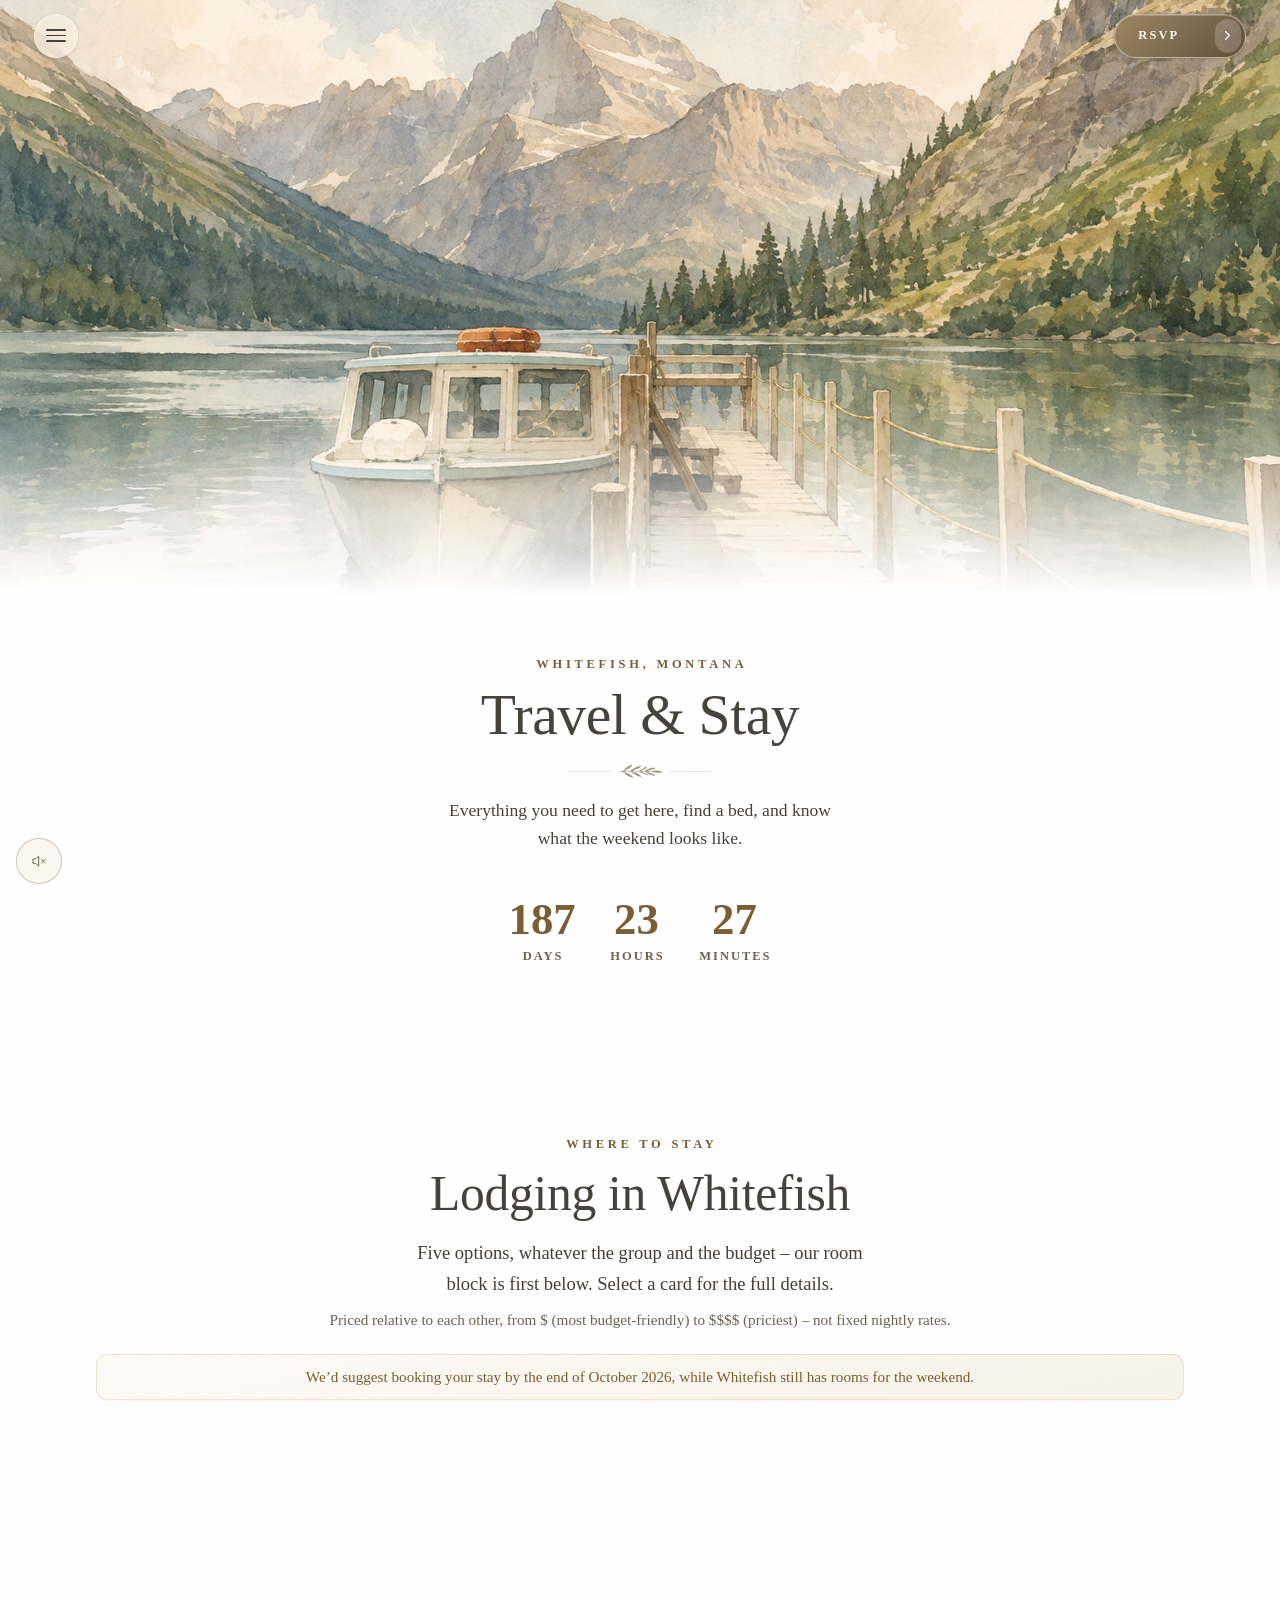
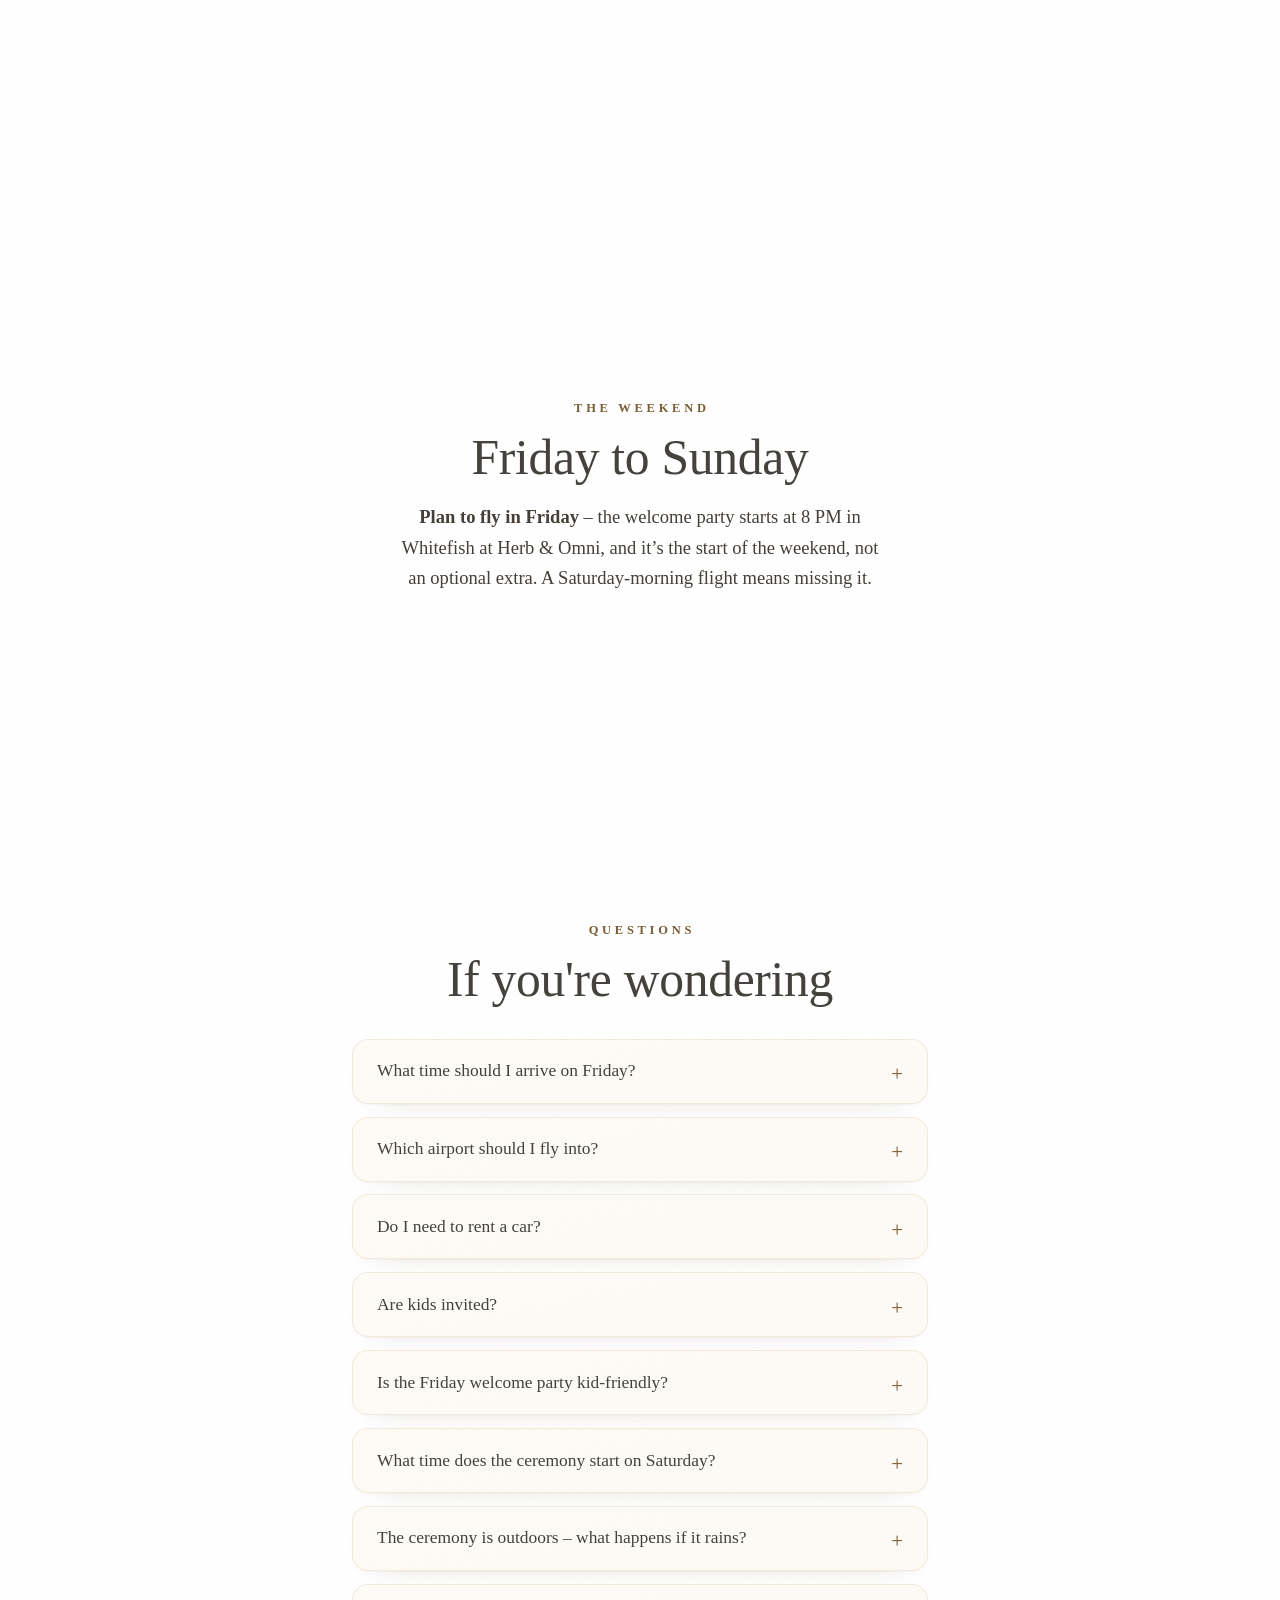
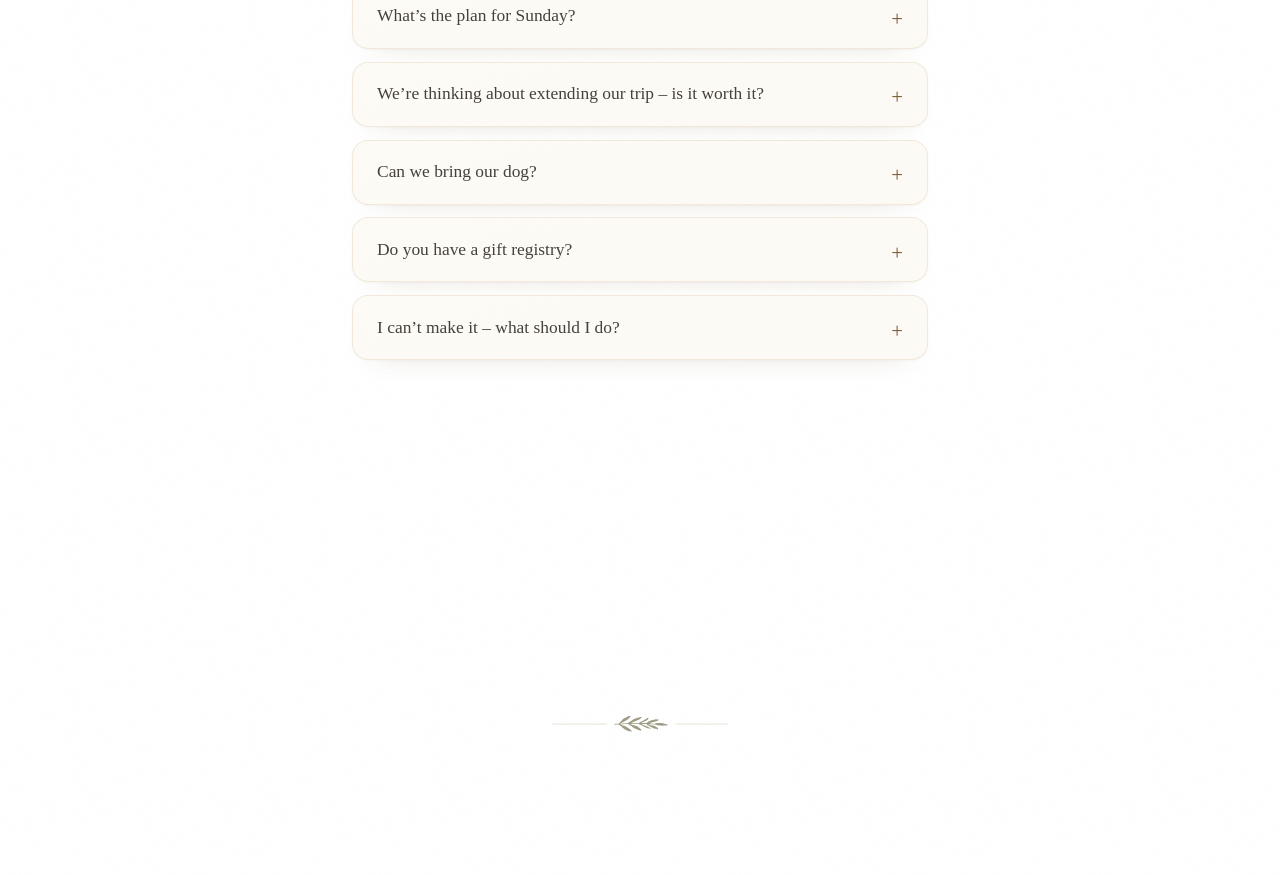
==== travel/index.html @ d7e6e29a "Add a Content-Security-Policy to every page Locks each page's script-src to 'self' plus the exact ha" ====
<!DOCTYPE html>
<html lang="en">
<head>
<meta charset="UTF-8">
<meta name="viewport" content="width=device-width, initial-scale=1, viewport-fit=cover">

<!-- Same policy shape as index.html's head — see the comment there. No
     form on this page, so no need for the script.google.com connect-src
     entry index.html carries for the guest-details submit. -->
<meta http-equiv="Content-Security-Policy" content="default-src 'self'; script-src 'self' 'sha256-DamCoPgB/VkDCPsu0R6X4sJsz1c66vGlUGBXLu04Yxg='; style-src 'self' https://fonts.googleapis.com; font-src 'self' https://fonts.gstatic.com; img-src 'self' data:; media-src 'self'; connect-src 'self'; base-uri 'self'; form-action 'self'; object-src 'none'; upgrade-insecure-requests">
<meta name="referrer" content="strict-origin-when-cross-origin">

<!-- ================================================================
     Sarah & Spencer — Travel & Stay

     Plain HTML, the existing stylesheet, and two small ES modules —
     see the architecture note in BUILDGUIDE §B.0. No build step: Spencer
     edits assets/js/travel-data.js in GitHub's web editor and pushes.

     This ships in stages (per the guide's own order of work): hero, nav
     and footer first, since that alone is a useful page; the content
     sections land in the commits after this one. Nothing here is a dead
     link — a section not yet built simply isn't linked from the nav yet.
     ================================================================ -->

<title>Travel &amp; Stay | Sarah &amp; Spencer</title>
<meta name="description" content="Where to stay for Sarah and Spencer's wedding in Whitefish, Montana – lodging and the weekend, June 12, 2027.">
<meta name="theme-color" content="#ffffff">
<meta name="color-scheme" content="light">
<!-- Guests reach this from the save-the-date's own nav, not search — see
     A8/§A8. Link-preview crawlers ignore robots meta either way. -->
<meta name="robots" content="noindex, nofollow">
<link rel="canonical" href="https://sreppond.github.io/Spencer-Sarah/travel/">
<link rel="icon" href="../assets/img/favicon.svg" type="image/svg+xml">
<link rel="apple-touch-icon" href="../assets/img/apple-touch-icon.png">

<meta property="og:type" content="website">
<meta property="og:site_name" content="Sarah &amp; Spencer">
<meta property="og:title" content="Travel &amp; Stay | Sarah &amp; Spencer">
<meta property="og:description" content="Lodging and the weekend – June 12, 2027, Whitefish, Montana">
<meta property="og:url" content="https://sreppond.github.io/Spencer-Sarah/travel/">
<meta property="og:image" content="https://sreppond.github.io/Spencer-Sarah/assets/img/social-preview.jpg">
<meta property="og:image:type" content="image/jpeg">
<meta property="og:image:width" content="1200">
<meta property="og:image:height" content="630">
<meta name="twitter:card" content="summary_large_image">
<meta name="twitter:title" content="Travel &amp; Stay | Sarah &amp; Spencer">
<meta name="twitter:description" content="Lodging and the weekend – June 12, 2027, Whitefish, Montana">
<meta name="twitter:image" content="https://sreppond.github.io/Spencer-Sarah/assets/img/social-preview.jpg">

<link rel="preconnect" href="https://fonts.googleapis.com">
<link rel="preconnect" href="https://fonts.gstatic.com" crossorigin>
<link href="https://fonts.googleapis.com/css2?family=Cormorant+Garamond:wght@500;600&family=EB+Garamond:ital,wght@0,400;0,500;0,600;1,400&display=swap" rel="stylesheet">
<!-- Same stylesheet as the rest of the site — one design system, no
     second copy of the tokens to drift out of sync. Bump ?v= whenever
     save-the-date.css changes; current token matches index.html's. -->
<link rel="stylesheet" href="../assets/css/save-the-date.css?v=20260813a">

<script>document.documentElement.className += ' js';</script>
<script defer src="../assets/js/config.js?v=20260813b"></script>
<script defer src="../assets/js/travel-data.js?v=20260813a"></script>
<script defer src="../assets/js/calendar.js?v=20260811g"></script>
<script defer src="../assets/js/travel.js?v=20260813b"></script>
</head>

<body class="page-sub travel-page">

<!-- Same hero-nav component as index.html: a hamburger (left) and an RSVP
     button (right), fixed over the top of the page from the first frame.
     RSVP points back at the save-the-date's own form, since this page has
     none of its own. Wired up by the "Hero nav" block in travel.js. -->
<nav class="hero-nav" id="hero-nav" aria-label="Site">
  <button type="button" class="hero-nav-toggle" id="hero-nav-toggle"
          aria-haspopup="true" aria-expanded="false" aria-controls="hero-nav-menu">
    <span class="hero-nav-toggle-bars" aria-hidden="true"><span></span><span></span><span></span></span>
    <span class="sr-only">Menu</span>
  </button>

  <a class="hero-nav-rsvp" href="../#details">
    <span class="hero-nav-rsvp-label">RSVP</span>
    <i class="hero-nav-rsvp-icon" aria-hidden="true">
      <svg viewBox="0 0 24 24" fill="none" stroke="currentColor" stroke-width="2" stroke-linecap="round" stroke-linejoin="round" focusable="false"><polyline points="9 18 15 12 9 6"></polyline></svg>
    </i>
  </a>

  <div class="hero-nav-menu" id="hero-nav-menu" hidden>
    <ul class="hero-nav-menu-links">
      <li><a href="../">Save the Date</a></li>
      <li><a href="./" aria-current="page">Travel &amp; Stay</a></li>
    </ul>
  </div>
</nav>

<main class="paper" id="page">

  <!-- ---------- HERO ----------
       Opens on the Glacier Image (full-bleed), masked so its foot
       dissolves straight into the white page background rather than
       cutting to a hard edge — see .travel-hero-media in CSS §11.2. No
       calendar action: the copy leads straight from the photo into a
       live countdown, then Where to Stay below. -->
  <header class="travel-hero" id="travel-hero">
    <div class="travel-hero-media">
      <img src="../images/Glacier Image.png" alt="Glacier-fed peaks above Whitefish, Montana" decoding="async" fetchpriority="high">
    </div>
    <div class="travel-hero-inner">
      <p class="eyebrow">Whitefish, Montana</p>
      <h1 class="travel-hero-title">Travel &amp; Stay</h1>
      <img class="travel-hero-divider" src="../assets/typography/botanical-divider-exact.svg" alt="" aria-hidden="true" width="322" height="30">
      <p class="travel-hero-lede">Everything you need to get here, find a bed, and know what the weekend looks like.</p>

      <!-- Days / hours / minutes only — seconds are frantic and burn
           battery for nothing. travel.js swaps this to a single line
           once the date has passed, and it is a plain updating number
           under prefers-reduced-motion rather than a digit-roll. -->
      <div class="countdown" id="countdown" aria-live="off">
        <p class="countdown-passed" id="countdown-passed" hidden>Married in Whitefish, June 12, 2027</p>
        <div class="countdown-grid" id="countdown-grid">
          <div class="countdown-cell"><span class="countdown-num" id="cd-days">–</span><span class="countdown-unit">days</span></div>
          <div class="countdown-cell"><span class="countdown-num" id="cd-hours">–</span><span class="countdown-unit">hours</span></div>
          <div class="countdown-cell"><span class="countdown-num" id="cd-mins">–</span><span class="countdown-unit">minutes</span></div>
        </div>
        <p class="sr-only" id="countdown-live" role="status" aria-live="polite"></p>
      </div>
    </div>
  </header>

  <!-- ---------- WHERE TO STAY ----------
       The centerpiece — an expand-on-select image carousel, not a static
       grid of cards. Panels are built entirely from travel-data.js by
       travel.js, so a price, a photo or the whole panel order can change
       there without touching this markup — see the note on reordering in
       travel-data.js if the Grouse Mountain / Hotel Whitefish situation
       changes the recommended hierarchy. One panel is expanded at a time,
       its name and tagline fading in as it becomes active; selecting the
       already-active panel opens the lightbox below with the full detail
       for that property. -->
  <section class="sheet travel-section" id="where-to-stay" aria-labelledby="where-to-stay-heading">
    <div class="sheet-inner sheet-inner--wide">
      <p class="eyebrow">Where to Stay</p>
      <h2 class="sheet-title" id="where-to-stay-heading">Lodging in Whitefish</h2>
      <p class="sheet-lede">Five options, whatever the group and the budget – our room block is
        first below. Select a card for the full details.</p>

      <!-- Context for the $ signs on every card below — see
           travel-data.js priceScale for the source of this line. -->
      <p class="lodge-price-legend" id="lodge-price-legend"></p>

      <!-- No confirmed cutoff date exists yet — see travel-data.js
           lodgingBookBy for where this line comes from and what needs
           confirming before June 2027. -->
      <p class="lodge-urgency" id="lodge-urgency"></p>

      <ul class="lodge-carousel" id="lodge-gallery" hidden aria-label="Lodging options — select a hotel to preview it, select again for full details"></ul>

      <!-- No-JS fallback: a plain list, always accurate, always in the
           DOM. travel.js hides it once the interactive gallery above is
           built and warns on localhost if the property count drifts
           from travel-data.js. -->
      <ul class="lodge-fallback" id="lodge-fallback">
        <li>
          <strong>Grouse Mountain Lodge</strong> – our room block. Call Central
          Reservations at (406) 892-2525 and mention the "Simmons – Reppond
          Wedding Block." Mid-renovation and relaunching as "Hotel Whitefish." $$ of $$$$.
        </li>
        <li>
          <strong>The Lodge at Whitefish Lake</strong> – Staying where the wedding is. $$$$ of $$$$.
          <span class="lodge-fallback-todo">Details coming.</span>
        </li>
        <li>
          <strong>The Firebrand</strong> – Downtown, walkable to dinner. $$$ of $$$$.
          <span class="lodge-fallback-todo">Details coming.</span>
        </li>
        <li>
          <strong>Hidden Moose Lodge</strong> – A quiet, small-inn stay. $$$ of $$$$.
          <span class="lodge-fallback-todo">Details coming.</span>
        </li>
        <li>
          <strong>Vacation rentals</strong> – Easier on the budget, or a longer stay. $$ of $$$$.
          <span class="lodge-fallback-todo">Details coming.</span>
        </li>
      </ul>
    </div>
  </section>

  <!-- ---------- LODGING LIGHTBOX ----------
       One dialog, reused for all five properties — travel.js fills it in
       and toggles `.is-open` on click. Lives outside the sheet flow
       (fixed overlay) but stays a sibling within <main> rather than a
       document.body append, so it needs no separate mount step. Starts
       hidden; travel.js is the only thing that ever removes [hidden]. -->
  <div class="lodge-lightbox" id="lodge-lightbox" hidden>
    <div class="lodge-lightbox-backdrop" id="lodge-lightbox-backdrop"></div>
    <div class="lodge-lightbox-dialog" id="lodge-lightbox-dialog"
         role="dialog" aria-modal="true" aria-labelledby="lodge-lightbox-name" tabindex="-1">
      <button type="button" class="lodge-lightbox-close" id="lodge-lightbox-close" aria-label="Close">
        <svg viewBox="0 0 20 20" aria-hidden="true" focusable="false">
          <path d="M5 5l10 10M15 5 5 15" fill="none" stroke="currentColor" stroke-width="1.6" stroke-linecap="round"/>
        </svg>
      </button>
      <div class="lodge-lightbox-media" id="lodge-lightbox-media"></div>
      <div class="lodge-lightbox-panel">
        <div class="lodge-lightbox-badges" id="lodge-lightbox-badges"></div>
        <h3 class="lodge-lightbox-name" id="lodge-lightbox-name"></h3>
        <p class="lodge-lightbox-price" id="lodge-lightbox-price"></p>
        <p class="lodge-lightbox-blurb" id="lodge-lightbox-blurb"></p>
        <p class="lodge-lightbox-proximity" id="lodge-lightbox-proximity" hidden></p>
        <div class="lodge-lightbox-meta" id="lodge-lightbox-meta"></div>
        <div class="lodge-lightbox-actions" id="lodge-lightbox-actions"></div>
      </div>
    </div>
  </div>

  <!-- ---------- THE WEEKEND ----------
       The most important logistical sentence on the whole site is in the
       lede below, not buried in a card: fly in Friday. Most of the detail
       under it is TODO by design (§E items 4 and 7) — each card still
       renders as a designed placeholder, never as empty space, per §E. -->
  <section class="sheet travel-section" id="the-weekend" aria-labelledby="the-weekend-heading">
    <div class="sheet-inner sheet-inner--wide">
      <p class="eyebrow">The Weekend</p>
      <h2 class="sheet-title" id="the-weekend-heading">Friday to Sunday</h2>
      <p class="sheet-lede"><strong>Plan to fly in Friday</strong> – the welcome party starts at
        8&nbsp;PM in Whitefish at Herb &amp; Omni, and it’s the start of the weekend,
        not an optional extra. A Saturday-morning flight means missing it.</p>

      <ol class="weekend-list" id="weekend-list"></ol>
    </div>
  </section>

  <!-- ---------- QUESTIONS ----------
       The section people land on when something has gone wrong, so it
       stays plain and warm. Native <details>/<summary> — an accordion
       that needs no JavaScript to open, close, or be keyboard-operable. -->
  <section class="sheet travel-section" id="questions" aria-labelledby="questions-heading">
    <div class="sheet-inner">
      <p class="eyebrow">Questions</p>
      <h2 class="sheet-title" id="questions-heading">If you're wondering</h2>

      <div class="faq" id="faq" aria-live="polite"></div>

      <div class="local-contact" id="local-contact">
        <span class="local-contact-mark" aria-hidden="true">
          <svg viewBox="0 0 40 40" focusable="false"><g fill="none" stroke="currentColor" stroke-width=".9" stroke-linecap="round">
            <path d="M20 33V13"/>
            <path d="M20 20c0-4 3.2-7.2 7.2-7.2C27.2 16.8 24 20 20 20Z"/>
            <path d="M20 26c0-3.4 2.7-6.1 6.1-6.1C26.1 23.3 23.4 26 20 26Z"/>
            <path d="M20 20c0-4-3.2-7.2-7.2-7.2C12.8 16.8 16 20 20 20Z"/>
            <path d="M20 26c0-3.4-2.7-6.1-6.1-6.1C13.9 23.3 16.6 26 20 26Z"/>
          </g></svg>
        </span>
        <p class="local-contact-line" id="local-contact-line">Questions before then? Drop either of us a
          message, we're happy to help!</p>
        <p class="local-contact-meta" id="local-contact-meta">Sarah – (901) 359-5143<br>Spencer – (206) 399-7024</p>
      </div>
    </div>
  </section>

  <!-- Just the divider — same call as the save-the-date's own footer.
       Nothing below the last content section but the botanical mark the
       page closes every section with elsewhere; the way back home is
       already the wordmark at the top of the nav. -->
  <footer class="sheet end-sheet">
    <img class="end-divider" src="../assets/typography/botanical-divider-exact.svg" alt="" aria-hidden="true" width="322" height="30">
  </footer>

</main>

<!-- Ambient audio — carries a guest's on/off choice over from the save
     the date (same std:audio localStorage key, same file). No envelope
     gesture happens on this page, so it only resumes automatically when
     that choice was already "on"; otherwise the toggle just sits ready,
     same as the save-the-date's before its own envelope tap. -->
<audio id="ambient" loop preload="none" playsinline></audio>
<button type="button" id="audio-toggle" class="audio-toggle" hidden
        aria-pressed="false" aria-label="Turn on ambient sound">
  <svg class="ico-on" viewBox="0 0 22 22" aria-hidden="true" focusable="false">
    <g fill="none" stroke="currentColor" stroke-width="1.1" stroke-linecap="round" stroke-linejoin="round">
      <path d="M4 8.4h2.7L10.4 5v12L6.7 13.6H4z"/>
      <path d="M13.6 8.2a4 4 0 0 1 0 5.6M16.1 5.8a7.4 7.4 0 0 1 0 10.4"/>
    </g>
  </svg>
  <svg class="ico-off" viewBox="0 0 22 22" aria-hidden="true" focusable="false">
    <g fill="none" stroke="currentColor" stroke-width="1.1" stroke-linecap="round" stroke-linejoin="round">
      <path d="M4 8.4h2.7L10.4 5v12L6.7 13.6H4z"/>
      <path d="M13.8 8.8l4.4 4.4M18.2 8.8l-4.4 4.4"/>
    </g>
  </svg>
</button>

</body>
</html>
---- assets/css/save-the-date.css ----
/* ==========================================================================
   Sarah & Spencer — Save the Date
   Quiet luxury: parchment, olive, stone, a little antique gold.
   Mobile first. One motion language: slow, eased, physical.
   ========================================================================== */

:root {
  /* --- paper & ink --- */
  --paper:        #f7f2e9;
  --paper-warm:   #f2ebdd;
  --paper-deep:   #ece3d2;
  --card:         #fbf7f0;

  /* --- measured hero palette (see spec) --- */
  --ink:          #45423e;   /* headings, names, input values — 9.8:1 */
  --ink-body:     #443f38;   /* body copy — 9.6:1 */
  --ink-soft:     #625b50;   /* secondary copy, field labels — 6.0:1 */
  --date:         #8f8981;   /* hero date line */
  --stone:        #9c9382;   /* hero location line */
  --leaf:         #9e9c84;   /* botanical fills */
  --rule:         #cdbca6;   /* hairline rules */
  --gold:         #c49f6c;   /* ampersand + accents */
  --gold-deep:    #a8834f;
  --olive:        #7f8a6b;

  /* Darker siblings of --stone and --gold-deep, for text set on paper.
     The lighter pair stays where it belongs: the hero lettering (whose
     colours are specified exactly) and non-text botanical artwork.

     These were originally set to the lightest value that still cleared
     4.5:1 on paper, which is the wrong target for a Garamond at 300–400:
     a thin, low-x-height serif needs real headroom above the minimum or
     it greys out. Every one of these now clears 5.4:1, measured against
     --paper (#f7f2e9), the warmest point on the page. */
  --stone-text:   #6a6152;   /* 5.5:1 — hints, captions, quiet meta */
  --gold-text:    #7a5c33;   /* 5.5:1 — eyebrows, accents, the send button */
  --err:          #8c4f39;   /* 5.6:1 — validation messages */

  /* --- type -----------------------------------------------------------
     Two faces, one family tree. Cormorant Garamond is a *display* cut:
     its x-height is roughly 0.36em against EB Garamond's 0.48em, so at
     the body sizes this page was using it rendered with the effective
     size of ~12px text, in a 300 weight, in a light ink. That — not the
     colour and not the layout — is why the page was hard to read.

     Cormorant now does only what it is good at: the large display lines.
     EB Garamond, a true text Garamond drawn for continuous reading, takes
     every piece of copy you actually have to read: paragraphs, form
     labels, inputs, buttons, hints, errors and captions. The two are
     close cousins, so the page looks like itself — it just resolves. */
  --font-display: 'Cormorant Garamond', 'Iowan Old Style', Georgia, 'Times New Roman', serif;
  --font-text:    'EB Garamond', 'Iowan Old Style', Georgia, 'Times New Roman', serif;

  /* Minimum legible sizes. Nothing on this page may go below --t-micro,
     and --t-micro is only ever allowed for tracked uppercase labels of
     three words or fewer. Body copy starts at --t-body. */
  --t-micro: .78rem;   /* 12.5px — tracked caps only */
  --t-small: .95rem;   /* 15.2px — hints, captions, notes */
  --t-body:  1.09rem;  /* 17.4px — paragraphs */

  /* --- motion --- */
  --ease-out:    cubic-bezier(.16, 1, .3, 1);
  --ease-inout:  cubic-bezier(.62, .02, .26, 1);
  --ease-soft:   cubic-bezier(.25, .8, .28, 1);
  /* the reveal easing: a long, slow settle with no overshoot */
  --ease-reveal: cubic-bezier(.22, 1, .36, 1);
  /* the hero-nav's own curve: a light overshoot past the resting point.
     Drives the hamburger's fold into an X and the dropdown's arrival, so
     the two read as one gesture rather than two unrelated transitions.
     --ease-bounce-strong is the same shape pushed further, reserved for
     the hamburger's middle bar (it has the least distance to travel and
     reads as inert next to the outer two without the extra snap). */
  --ease-bounce:        cubic-bezier(.5, .85, .25, 1.1);
  --ease-bounce-strong: cubic-bezier(.5, .85, .25, 1.8);

  /* --- hero nav ---
     One thin border standing in for both controls' former glow — see
     §1.5 — so the hamburger and RSVP read as one family. */
  --nav-border: rgba(255, 255, 255, .45);

  /* --- RSVP pill ---
     The warm taupe/khaki fill for the RSVP button (§1.5), darkened just
     enough below its reference swatch that white text on it still clears
     4.5:1. */
  --rsvp-light: #9c8863;
  --rsvp:       #7d6a4e;
  --rsvp-deep:  #5f4e38;

  /* How far down the hero the painting starts dissolving into paper. One
     value in every configuration now — there is no scroll hand-off to hold
     it back for, so the painting carries the same soft foot always. */
  --hero-fade-start: 76%;

  /* 0 → 1: how much of the ivory at the foot of the painting is present.
     Always 1. It used to be handed to the scroll under html.js so the
     ivory arrived as you moved; that was part of what made the scroll down
     from the hero feel wrong, and it is gone. Kept as a variable because
     the dissolve and its warm bloom both read it. */
  --hero-ivory: 1;

  /* How the 4:3 artwork is framed inside a viewport that is never 4:3.
     One token, because the still, the video and the three parallax planes
     must crop identically or the planes slide out of register with the
     picture they were cut from — see §8 for what the numbers are doing. */
  --hero-framing: 50% 46%;

  /* Where the name/date/actions group centres in the viewport. Deliberately
     below middle: it leaves the clouds and the mountain line — the only
     things actually moving in the loop — completely unobstructed, and sets
     the copy over the lake, which is the calmest, most even part of the
     painting and so the most readable. */
  --hero-anchor: 59%;

  /* Total scroll runway of the hero. The default is exactly one screen —
     no sticky hand-off — because that is the only version guaranteed to
     behave everywhere. The extra runway is opted into below, gated on the
     same feature that makes sticky survive our overflow rules. */
  --hero-runway: 100svh;

  /* Inline glyphs, drawn once and tinted by whatever masks them. */
  --ico-alert: url("data:image/svg+xml,%3Csvg xmlns='http://www.w3.org/2000/svg' viewBox='0 0 24 24' fill='none' stroke='%23000' stroke-width='2.2' stroke-linecap='round'%3E%3Ccircle cx='12' cy='12' r='9.5'/%3E%3Cpath d='M12 7.2v5.6M12 16.6h.01'/%3E%3C/svg%3E");
  --ico-check: url("data:image/svg+xml,%3Csvg xmlns='http://www.w3.org/2000/svg' viewBox='0 0 24 24' fill='none' stroke='%23000' stroke-width='2.6' stroke-linecap='round' stroke-linejoin='round'%3E%3Cpath d='M4.5 12.5l5 5 10-11'/%3E%3C/svg%3E");

  --gutter: clamp(1.25rem, 6vw, 2.5rem);
  --safe-t: env(safe-area-inset-top, 0px);
  --safe-b: env(safe-area-inset-bottom, 0px);
  --safe-l: env(safe-area-inset-left, 0px);
  --safe-r: env(safe-area-inset-right, 0px);

  /* --- spacing scale ---------------------------------------------------
     Not a repo-wide constraint — most spacing on this page is a fluid
     clamp() tuned to its own section, and that's earned its keep. This is
     for the handful of static, same-role gaps where nothing warrants an
     independent value: the frosted-glass card family below (§11.5/11.6)
     had picked three slightly different paddings — 1.6rem, 1.7rem, 1.5rem
     — for what is visually the same card. New shared spots should reach
     for one of these before inventing a fourth. */
  --space-2xs: .5rem;    /*  8px */
  --space-xs:  .7rem;    /* 11.2px */
  --space-sm:  1rem;     /* 16px */
  --space-md:  1.5rem;   /* 24px */
  --space-lg:  2rem;     /* 32px */
  --space-xl:  3rem;     /* 48px */
}

*, *::before, *::after { box-sizing: border-box; margin: 0; padding: 0; }

/* `overflow-x: hidden` turns an element into a scroll container, which
   silently kills `position: sticky` for everything inside it — that is what
   the hero hand-off rides on. `clip` does the same job without creating one.
   The `hidden` line stays first as the fallback for engines that predate
   `clip`; those engines also skip the sticky runway entirely (see below), so
   they get a plain one-screen hero rather than a broken one. */
html {
  -webkit-text-size-adjust: 100%;
  overflow-x: hidden;
  overflow-x: clip;
}

body {
  font-family: var(--font-text);
  font-size: var(--t-body);
  line-height: 1.6;
  color: var(--ink-body);
  background: var(--paper);
  overflow-x: hidden;
  overflow-x: clip;
  -webkit-font-smoothing: antialiased;
  -moz-osx-font-smoothing: grayscale;
  text-rendering: optimizeLegibility;
}

/* Scroll is held only while the envelope is on screen. */
html.is-sealed, html.is-sealed body { overflow: hidden; height: 100%; }

img, svg, video { display: block; max-width: 100%; }
.svg-defs { position: absolute; width: 0; height: 0; overflow: hidden; }

/* A 1.5px hairline is not a focus ring, it is a rumour. 2.5px in the
   darkest accent on the palette is visible on paper, on the painting and
   on the charcoal envelope alike, which is the whole job. */
:focus-visible {
  outline: 2.5px solid var(--gold-text);
  outline-offset: 3px;
  border-radius: 2px;
}

/* Keyboard users landed on the envelope and then had to tab the whole
   hero to reach the only thing on the page that asks for input. */
.skip-link {
  position: absolute;
  top: 0;
  left: 50%;
  z-index: 200;
  padding: .85rem 1.6rem;
  border: 1px solid var(--gold-text);
  border-radius: 0 0 .55rem .55rem;
  background: var(--card);
  font-family: var(--font-text);
  font-size: var(--t-micro);
  font-weight: 600;
  letter-spacing: .2em;
  text-indent: .2em;
  text-transform: uppercase;
  color: var(--gold-text);
  text-decoration: none;
  transform: translate(-50%, -110%);
  transition: transform .22s var(--ease-out);
}
.skip-link:focus { transform: translate(-50%, 0); }


/* ==========================================================================
   1 · ENVELOPE
   ========================================================================== */

.env-scene {
  position: fixed;
  inset: 0;
  z-index: 90;
  overflow: hidden;
  /* The footage's own studio backdrop, not black — so there is nothing
     for the eye to catch between this and the video's first frame. */
  background: var(--paper-deep);
  opacity: 1;
  transition: opacity .85s var(--ease-soft);
}
/* Without JS there is nothing to open, so never show the envelope. */
html:not(.js) .env-scene { display: none; }
.env-scene.is-gone { opacity: 0; pointer-events: none; }

.env-stage { position: absolute; inset: 0; }

.env {
  position: absolute;
  inset: 0;
  width: 100%;
  height: 100%;
  border: 0;
  padding: 0;
  background: none;
  cursor: pointer;
  -webkit-tap-highlight-color: transparent;
  transition: transform .3s var(--ease-soft);
}
/* The button fills the screen, so a default outline would draw off-canvas
   and never be seen — pull it back onto the visible edge instead. */
.env:focus-visible { outline-offset: -6px; }
.env.is-open { cursor: default; }
/* The footage is the affordance; this only confirms a tap registered. */
.env.is-pressed { transform: scale(.985); }

.env-video {
  position: absolute;
  inset: 0;
  width: 100%;
  height: 100%;
  object-fit: cover;
  object-position: center;
  background: var(--paper-deep);
}

/* --- the whole envelope, whichever clip ends up on screen ---------------
   Two clips, two native shapes: the landscape studio shot is ~1.82:1 (see
   assets/video/README.md), the portrait take save-the-date.js prefers on
   phones is 9:16. `cover` crops brutally whenever the screen's own shape
   runs the opposite way of whichever clip is loaded — on a phone showing
   the landscape clip barely a quarter of the width survives; on the rare
   screen showing the portrait clip sideways (a landscape phone under the
   767px mobile threshold, or a fallback after the portrait file itself
   fails — see setEnvelopeSource/onError in save-the-date.js) most of the
   height goes the same way. `.is-mobile-cut` on `.env-scene` is JS's own
   record of which clip is actually loaded (not just screen width, so the
   fallback path gets this right too — see setEnvelopeSource), and each
   rule below only fires for the clip it actually applies to, on the axis
   that actually crops it. Both switch to `contain`, letterboxed on the
   scene's own paper tone (`.env-video`'s background, already set above)
   — the same tone the clip's own tail fades to, so the bars read as
   composed rather than broken. */
@media (max-aspect-ratio: 4/3) {
  .env-scene:not(.is-mobile-cut) .env-video { object-fit: contain; }
}
@media (orientation: landscape) {
  .env-scene.is-mobile-cut .env-video { object-fit: contain; }
}


/* ==========================================================================
   1.5 · HERO NAV
   One component, one markup partial, shared by both pages: a hamburger
   (left) that opens a small glass menu, and an RSVP button (right) that
   needs no script at all. Fixed to the top of the viewport and visible
   from the very first frame, straight over each page's own artwork, and
   stays on through the rest of the scroll too — there is nothing to gate
   here, so it is simply always there. index.html wires the toggle up with
   assets/js/hero-nav.js; travel/index.html has its own copy of the same
   handful of lines in the "Hero nav" block of travel.js, so nothing about
   either page depends on the other's script.

   Neither control is a plate over the artwork, but they no longer lean on
   a soft glow to prove it either — a large radial halo read as cheap once
   the rest of the page settled on hard, deliberate edges. Both now carry
   their own contained fill (frosted glass on the hamburger, a solid taupe
   gradient on RSVP) plus one thin --nav-border hairline, so the separation
   from whatever passage of sky, peak or paper sits behind them comes from
   the control itself, not a bloom bleeding past its own bounds.

   z-index sits below the save-the-date's envelope (90): while the
   envelope is up this is fully covered, so it is only ever seen once the
   guest has already opened it. travel/index.html has no envelope, but
   keeps the same value for the one component shared between them. */

.hero-nav {
  position: fixed;
  top: 0;
  left: 0;
  right: 0;
  z-index: 70;
  display: flex;
  align-items: flex-start;
  justify-content: space-between;
  padding: calc(var(--safe-t) + .85rem)
           calc(var(--gutter) - .35rem + var(--safe-r)) 0
           calc(var(--gutter) - .35rem + var(--safe-l));
  pointer-events: none;
}

.hero-nav-toggle,
.hero-nav-rsvp {
  position: relative;
  pointer-events: auto;
}

.hero-nav-toggle {
  display: flex;
  align-items: center;
  justify-content: center;
  width: 44px;
  height: 44px;
  border-radius: 50%;
  border: 1px solid var(--nav-border);
  background: rgba(251, 247, 240, .58);
  box-shadow: 0 1px 3px rgba(46, 38, 26, .16);
  -webkit-backdrop-filter: blur(14px) saturate(160%);
          backdrop-filter: blur(14px) saturate(160%);
  cursor: pointer;
  color: var(--ink);
  transition: color .3s var(--ease-soft), background .3s var(--ease-soft), border-color .3s var(--ease-soft);
}
.hero-nav-toggle:hover,
.hero-nav-toggle:focus-visible,
.hero-nav-toggle.is-open {
  color: var(--gold-text);
  background: rgba(251, 247, 240, .84);
  border-color: rgba(255, 255, 255, .7);
}

.hero-nav-toggle-bars {
  position: relative;
  display: block;
  width: 20px;
  height: 13px;
}
.hero-nav-toggle-bars span {
  position: absolute;
  left: 0;
  width: 100%;
  height: 1.6px;
  border-radius: 1px;
  background: currentColor;
}
.hero-nav-toggle-bars span:nth-child(1) {
  top: 0;
  transition: top .3s var(--ease-bounce), transform .3s var(--ease-bounce);
}
.hero-nav-toggle-bars span:nth-child(2) {
  top: 5.7px;
  transition: opacity .2s var(--ease-bounce-strong), transform .3s var(--ease-bounce-strong);
}
.hero-nav-toggle-bars span:nth-child(3) {
  top: 11.4px;
  transition: top .3s var(--ease-bounce), transform .3s var(--ease-bounce);
}
/* Bars fold into an X once open, the standard hamburger-to-close tell.
   The full 315deg/135deg turns (rather than the shorter -45deg/135deg
   path) are deliberate: paired with the overshoot easings above, the
   extra travel is what makes the fold read as a snap instead of a slide. */
.hero-nav-toggle.is-open .hero-nav-toggle-bars span:nth-child(1) { top: 5.7px; transform: rotate(315deg); }
.hero-nav-toggle.is-open .hero-nav-toggle-bars span:nth-child(2) { opacity: 0; transform: rotate(45deg); }
.hero-nav-toggle.is-open .hero-nav-toggle-bars span:nth-child(3) { top: 5.7px; transform: rotate(135deg); }

/* RSVP: a solid taupe pill (see --rsvp tokens) rather than the glass fill
   the hamburger and dropdown share — it is the page's one call to action,
   so it is allowed its own color instead of blending into the family.
   The label fades and the trailing chip expands into a full-width "go"
   affordance on hover/focus, the same slide-reveal as the site's other
   flow-btn pills (§9), just packaged for this pill's own shape. */
.hero-nav-rsvp {
  display: inline-flex;
  align-items: center;
  overflow: hidden;
  min-width: 8.25rem;
  height: 44px;
  padding: 0 1.35rem;
  border-radius: 999px;
  font-family: var(--font-text);
  font-size: var(--t-micro);
  font-weight: 600;
  letter-spacing: .17em;
  text-indent: .17em;
  text-transform: uppercase;
  color: var(--card);
  background: linear-gradient(135deg, var(--rsvp-light) 0%, var(--rsvp) 55%, var(--rsvp-deep) 100%);
  border: 1px solid var(--nav-border);
  box-shadow: 0 1px 3px rgba(46, 38, 26, .22), inset 0 1px 0 rgba(255, 255, 255, .22);
  text-decoration: none;
  transition: border-color .3s var(--ease-soft), transform .2s var(--ease-bounce);
}
.hero-nav-rsvp:hover,
.hero-nav-rsvp:focus-visible { border-color: rgba(255, 255, 255, .7); }
.hero-nav-rsvp:active { transform: scale(.96); }

.hero-nav-rsvp-label {
  margin-right: 1.7rem;
  transition: opacity .35s var(--ease-soft);
}
.hero-nav-rsvp:hover .hero-nav-rsvp-label,
.hero-nav-rsvp:focus-visible .hero-nav-rsvp-label { opacity: 0; }

.hero-nav-rsvp-icon {
  position: absolute;
  top: 4px;
  right: 4px;
  bottom: 4px;
  display: grid;
  width: 26px;
  place-items: center;
  border-radius: 999px;
  background: rgba(255, 255, 255, .2);
  color: var(--card);
  transition: width .4s var(--ease-bounce);
}
.hero-nav-rsvp-icon svg { width: 15px; height: 15px; }
.hero-nav-rsvp:hover .hero-nav-rsvp-icon,
.hero-nav-rsvp:focus-visible .hero-nav-rsvp-icon { width: calc(100% - 8px); }

/* The dropdown menu is allowed to read as a solid card once open — unlike
   the two controls above, it is a brief, guest-triggered interaction, not
   something permanently laid over the painting. Same glass-pill treatment
   the old §1.5 nav used, so the two still feel like one family. The
   overshoot easing is shared with the hamburger's own fold (see
   --ease-bounce above), so opening the menu and folding the icon that
   opened it read as the same gesture rather than two unrelated ones. */
.hero-nav-menu {
  position: absolute;
  top: calc(var(--safe-t) + 3.55rem);
  left: calc(var(--gutter) - .35rem + var(--safe-l));
  width: max-content;
  max-width: calc(100vw - 2 * (var(--gutter) - .35rem) - var(--safe-l) - var(--safe-r));
  padding: 1rem 1.35rem;
  border-radius: 1rem;
  background: rgba(251, 247, 240, .92);
  border: 1px solid rgba(120, 104, 80, .14);
  box-shadow:
    inset 0 1px 0 rgba(255, 255, 255, .55),
    0 22px 44px -26px rgba(93, 74, 44, .42),
    0 4px 16px -10px rgba(93, 74, 44, .18);
  -webkit-backdrop-filter: blur(18px) saturate(160%);
          backdrop-filter: blur(18px) saturate(160%);
  pointer-events: auto;
  opacity: 0;
  transform: translateY(-10px) scale(.94);
  transform-origin: top left;
  transition: opacity .3s var(--ease-bounce), transform .34s var(--ease-bounce);
}
.hero-nav-menu.is-open {
  opacity: 1;
  transform: translateY(0) scale(1);
}

.hero-nav-menu-links { list-style: none; }
.hero-nav-menu-links li + li { margin-top: .3rem; }
.hero-nav-menu-links a {
  display: block;
  padding: .5rem 0;
  font-family: var(--font-text);
  font-size: var(--t-small);
  font-weight: 600;
  letter-spacing: .04em;
  color: var(--stone-text);
  text-decoration: none;
  white-space: nowrap;
  transition: color .3s var(--ease-soft);
}
.hero-nav-menu-links a:hover,
.hero-nav-menu-links a:focus-visible { color: var(--gold-text); }
.hero-nav-menu-links a[aria-current="page"] { color: var(--gold-text); }

@media (prefers-reduced-motion: reduce) {
  .hero-nav-menu,
  .hero-nav-toggle-bars span,
  .hero-nav-rsvp-label,
  .hero-nav-rsvp-icon { transition: none !important; }
}


/* ==========================================================================
   2 · HERO
   ========================================================================== */

.page {
  opacity: 1;
  transition: opacity 1.1s var(--ease-soft), transform 1.4s var(--ease-out);
}
html.is-sealed .page { opacity: 0; transform: scale(1.035); }

/* .hero is only a scroll runway. Nothing is painted on it directly —
   .hero-viewport is the pane that actually holds the picture, and it
   sticks to the top of the screen for the extra 18svh so the copy can
   lift away and the paper can climb over a painting that is standing
   still. Sticky (not fixed, not transformed) keeps iOS Safari honest
   when the URL bar collapses. */
.hero {
  position: relative;
  height: var(--hero-runway);
  min-height: 30rem;
  isolation: isolate;
}
@supports not (height: 100svh) { :root { --hero-runway: 100vh; } }

/* There is no sticky hand-off any more. The hero was 118svh of runway with
   a pinned pane inside it: the painting held still while the copy lifted
   away, an ivory wash climbed over it and three depth planes slid against
   each other. It read as the page refusing to move. The hero is one screen
   now and it scrolls like one, so the transition into the paper is just
   the dissolve the painting already carries at its foot. */

/* Exactly the visible screen, and deliberately no min-height: a sticky pane
   that is as tall as the block it sticks inside has nowhere to stick, which
   is what a shared 30rem floor did to short landscape windows. .hero keeps
   the floor; the pane just tracks the viewport. */
.hero-viewport {
  position: relative;
  height: 100svh;
  overflow: hidden;
  isolation: isolate;
}
@supports not (height: 100svh) { .hero-viewport { height: 100vh; } }

.hero-media {
  position: absolute;
  inset: 0;
  overflow: hidden;
  /* Warm, never black: if decode is slow this is what shows through. */
  background: var(--paper-deep);
  /* The painting dissolves into the paper instead of meeting it on an edge.
     Stops are fractions of the remaining height, so the ramp always finishes
     exactly at the bottom no matter where --hero-fade-start is set. A plain
     two-stop gradient bands and shows a start line partway up the artwork. */
  --fade-span: calc(100% - var(--hero-fade-start));
  --fade: linear-gradient(to bottom,
      #000 0%,
      #000              var(--hero-fade-start),
      rgba(0,0,0,.985)  calc(var(--hero-fade-start) + .09 * var(--fade-span)),
      rgba(0,0,0,.945)  calc(var(--hero-fade-start) + .18 * var(--fade-span)),
      rgba(0,0,0,.865)  calc(var(--hero-fade-start) + .28 * var(--fade-span)),
      rgba(0,0,0,.755)  calc(var(--hero-fade-start) + .38 * var(--fade-span)),
      rgba(0,0,0,.620)  calc(var(--hero-fade-start) + .48 * var(--fade-span)),
      rgba(0,0,0,.470)  calc(var(--hero-fade-start) + .58 * var(--fade-span)),
      rgba(0,0,0,.320)  calc(var(--hero-fade-start) + .68 * var(--fade-span)),
      rgba(0,0,0,.175)  calc(var(--hero-fade-start) + .79 * var(--fade-span)),
      rgba(0,0,0,.060)  calc(var(--hero-fade-start) + .89 * var(--fade-span)),
      rgba(0,0,0,0)     100%);
  -webkit-mask-image: var(--fade);
          mask-image: var(--fade);
}

/* The artwork is 4:3 and the viewport almost never is, so object-position
   is doing real compositional work at every size — see the breakpoints
   under §2.1. No transform, no scale, no Ken Burns: the loop already
   contains its own camera and a second one would fight it. */
.hero-still,
.hero-video {
  position: absolute;
  inset: 0;
  width: 100%;
  height: 100%;
  object-fit: cover;
  object-position: var(--hero-framing);
}
.hero-still,
.hero-video { background: var(--paper-deep); }
.hero-video { opacity: 0; transition: opacity 1.2s var(--ease-soft); }
.hero-video.is-playing { opacity: 1; }

/* Warm scrim: lifts the lettering off the water without a panel.
   Deliberately not a rectangle and not grey — it is a soft ivory bloom
   centred on the copy, so it reads as light in the painting rather than
   as a layer over it. It tracks --hero-anchor. */
/* Sized and weighted for the content group as it stands. When the two
   action buttons were removed the group got shorter, so — being centred on
   --hero-anchor — it slid down into the mountain haze, and the date and
   place lines are pale artwork whose colours are fixed by the reference and
   cannot be darkened. The scrim is the only lever, so it carries more: a
   wider, taller ellipse at higher opacity. It is still a bloom of light in
   the painting rather than a panel over it. */
.hero-scrim {
  position: absolute;
  inset: 0;
  z-index: 1;
  pointer-events: none;
  background: radial-gradient(ellipse 76% 34% at 50% var(--hero-anchor),
      rgba(252,250,246,.76) 0%,
      rgba(252,250,246,.62) 38%,
      rgba(252,250,246,.36) 62%,
      rgba(252,250,246,.14) 82%,
      rgba(252,250,246,0)   100%);
}

/* A whisper of edge vignette. Warm, not dark — it stops the painting
   from feeling like it was cut out with scissors at the screen edge. */
.hero-viewport::after {
  content: '';
  position: absolute;
  inset: 0;
  z-index: 1;
  pointer-events: none;
  background: radial-gradient(ellipse 92% 80% at 50% 46%,
      rgba(120,104,80,0)    62%,
      rgba(120,104,80,.045) 86%,
      rgba(120,104,80,.085) 100%);
}

/* Fallback dissolve for engines without mask-image, plus a soft warm bloom
   at the join in every engine. Like the mask above it, it is held at zero
   until the guest scrolls wherever something else can bring it in —
   --hero-ivory is what decides that, and it is 1 by default. */
.hero-dissolve {
  position: absolute;
  left: 0; right: 0; bottom: -1px;
  height: 34%;
  z-index: 2;
  pointer-events: none;
  /* full strength where this layer *is* the dissolve; halved where the
     mask is doing the real work and this is only the warm bloom */
  --dissolve-peak: 1;
  background: linear-gradient(to bottom,
      rgba(247,242,233,0) 0%,
      rgba(247,242,233,.03) 22%,
      rgba(247,242,233,.10) 38%,
      rgba(247,242,233,.24) 52%,
      rgba(247,242,233,.45) 64%,
      rgba(247,242,233,.68) 75%,
      rgba(247,242,233,.86) 84%,
      rgba(247,242,233,.96) 92%,
      rgba(247,242,233,1)  100%);
}
@supports (mask-image: linear-gradient(#000, #000)) or (-webkit-mask-image: linear-gradient(#000, #000)) {
  .hero-dissolve { --dissolve-peak: .5; }
}
.hero-dissolve { opacity: calc(var(--dissolve-peak) * var(--hero-ivory)); }

/* .hero-wash and the three .hero-layer planes are gone with the parallax —
   the dissolve at the foot of the painting does the whole hand-off now. The
   plane artwork and its generator were deleted with them. */

/* --- hero content group --------------------------------------------------
   Names, divider, date/place and the two actions travel as one block,
   centred on --hero-anchor. Grouping them is what keeps the spacing
   between the lettering and the buttons constant at every viewport
   height instead of stretching with it. */
.hero-content {
  position: absolute;
  left: 50%;
  top: var(--hero-anchor);
  z-index: 3;
  width: min(69.27%, 1003px);
  max-width: calc(100% - 2 * var(--gutter));
  display: flex;
  flex-direction: column;
  align-items: center;
  transform: translate(-50%, -50%);
}

/* --- hero typography (see spec §9) --------------------------------------
   Reference composition 1448 × 1086. Title group width min(69.27%, 1003px),
   divider 32.10% of that, metadata 23.93%. These internal proportions are
   traced from the reference and must not drift; only the group's position
   on the screen is ours to place. */
.hero-type {
  width: 100%;
  display: flex;
  flex-direction: column;
  align-items: center;
  pointer-events: none;
}

/* The three hero pieces are artwork traced from the painted reference, so
   they are sized by width alone and always keep their own aspect ratio.
   Widths are the measured reference proportions: the title spans the whole
   1003px composition, the divider is 322/1003 of it, the metadata 240/1003.
   Nothing here may set fill, stroke, filter or a text property — that would
   fight the artwork. There is deliberately no shadow or glow: the reference
   has none, and .hero-scrim already lifts the sky behind the lettering. */
.hero-title {
  display: block;
  width: 100%;
  line-height: 0;
}
.hero-title-art {
  display: block;
  width: 100%;
  height: auto;
}

.hero-divider {
  display: block;
  width: 32.1%;            /* 322 / 1003 */
  height: auto;
  margin-top: clamp(14px, 2.14vw, 31px);
}

.hero-meta {
  width: 100%;
  margin-top: clamp(10px, 1.45vw, 21px);
  line-height: 0;
}
.hero-meta-art {
  display: block;
  width: 23.93%;           /* 240 / 1003 */
  height: auto;
  margin-inline: auto;
}

/* --- hero actions ---
   No local glow behind these: .hero-scrim already blooms across the whole
   content group, and a second ellipse here sat in its own stacking context
   and washed out the names above it. One readability layer, not two. */
/* The hero action row and its booking note were removed with the buttons —
   the lodging ask now lives on the last screen of the form. The flow button
   below is still the site's one button component; the form uses it. */

/* --- §2.4 THE FLOW BUTTON -------------------------------------------------
   One button component for the whole site. On rest it is a quiet pill of
   printed stock. On engagement an ink circle floods out from the centre,
   the label steps aside for an arrow arriving from the left, the outgoing
   arrow leaves stage right, and the pill relaxes from a 100px radius into
   a 12px card. Four things move on four different curves, which is what
   makes it read as a gesture rather than a state change.

   Ported by hand from the React/Tailwind original — this site is static
   HTML with no build step, so the classes are real CSS instead. Behaviour
   is identical; only the palette changed, from #111 to the page's own
   charcoal and antique gold.

   Variants set three custom properties and inherit everything else:
     --fb-ink     the colour that floods in
     --fb-on-ink  the label colour once it has
     --fb-line    the resting hairline
   -------------------------------------------------------------------------- */
.flow-btn {
  --fb-ink:    var(--ink);
  --fb-on-ink: #fbf7f0;
  --fb-line:   rgba(168,131,79,.42);
  --fb-base:   rgba(252,249,243,.93);

  position: relative;
  display: inline-flex;
  align-items: center;
  justify-content: center;
  overflow: hidden;
  isolation: isolate;
  /* 3.25rem ≈ 52px: comfortably over the 44px floor even before padding,
     which the old 2.9rem pill was only just clearing. */
  min-height: 3.25rem;
  padding: .95em 2.15em;
  border: 1.5px solid var(--fb-line);
  border-radius: 100px;
  background: var(--fb-base);
  font-family: var(--font-text);
  /* was clamp(.68rem, …) — 10.9px of tracked uppercase serif. */
  font-size: clamp(.8rem, 2.9vw, .86rem);
  font-weight: 600;
  line-height: 1.15;
  letter-spacing: .17em;
  text-indent: .17em;
  text-transform: uppercase;
  text-decoration: none;
  white-space: nowrap;
  color: var(--ink);
  cursor: pointer;
  -webkit-tap-highlight-color: transparent;
  transition:
    color         .6s cubic-bezier(.23, 1, .32, 1),
    border-color  .6s cubic-bezier(.23, 1, .32, 1),
    border-radius .6s cubic-bezier(.23, 1, .32, 1),
    box-shadow    .4s var(--ease-soft),
    transform     .18s var(--ease-soft);
}

/* The label and both arrows travel together as one centred group. Early on
   this positioned the arrows against the outer button's own edges (a %
   of its full width), which reads fine on an auto-width pill but strands
   the arrow far from the label on a full-width variant like .btn-send,
   where the label sits centred but the edges are hundreds of pixels away.
   Anchoring both arrows to this tight wrapper instead — sized to the
   label alone, since the arrows are position:absolute and don't add to
   its flow width — keeps the arrow beside the label at any button width. */
.flow-btn__content {
  position: relative;
  z-index: 2;
  display: inline-flex;
  align-items: center;
}

/* The label rides above the ink and steps right as the arrow arrives. */
.flow-btn__label {
  position: relative;
  display: block;
  transform: translateX(-.55em);
  transition: transform .8s ease-out;
}

/* Both arrows are the same mark; only their resting position differs.
   --in waits just off the label's left edge, --out sits just past its
   right edge, and on engagement they swap sides so the pair reads as a
   single arrow passing through. Visibility is opacity-driven rather than
   distance-driven — the content group can be centred anywhere inside a
   button of any width, so there is no fixed "off the edge" to hide behind. */
.flow-btn__arrow {
  position: absolute;
  width: 1em;
  height: 1em;
  stroke: currentColor;
  fill: none;
  transition:
    left    .8s cubic-bezier(.34, 1.56, .64, 1),
    right   .8s cubic-bezier(.34, 1.56, .64, 1),
    opacity .5s cubic-bezier(.23, 1, .32, 1),
    stroke  .6s cubic-bezier(.23, 1, .32, 1);
}
.flow-btn__arrow--in  { left: -2.4em; opacity: 0; }
.flow-btn__arrow--out { right: -1.5em; opacity: 1; }

/* The flood. This used to be a small circle scaled up ~32× on the
   compositor rather than resized, so nothing relayouts mid-transition.
   That works everywhere except one place: on a wide flow-btn (.btn-send
   spans 500px+), Chromium fails to clip a child scaled that far past its
   own box to the button's rounded corners — the corners render dead
   square for the life of the hover, border-radius: 12px or not. Reproduced
   in isolation with nothing but overflow:hidden + border-radius on the
   parent and transform: scale(32) on an absolutely-positioned child, so
   it is not fixable by touching stacking context or layer hints.
   clip-path doesn't share that bug: the circle here is drawn at full
   size from the start and simply revealed, so there is no oversized
   layer for the corner clip to fail on. 75% is comfortably past the
   ~70.7% a clip-path circle needs to reach every corner of any box,
   per the spec's diagonal-based percentage resolution — verified
   full-bleed at 75% on the widest button on the site. */
.flow-btn__ink {
  position: absolute;
  z-index: 1;
  inset: 0;
  background: var(--fb-ink);
  clip-path: circle(0% at 50% 50%);
  transition: clip-path .8s cubic-bezier(.19, 1, .22, 1);
}

/* Any leading icon a variant supplies sits with the label. */
.flow-btn__icon {
  position: relative;
  z-index: 2;
  width: 1.05em;
  height: 1.05em;
  flex: none;
  margin-right: .6em;
  color: var(--gold-deep);
  transform: translateX(-.55em);
  transition: transform .8s ease-out, color .6s var(--ease-soft);
}

/* --- the engaged state ---
   Hover is only one of three ways in. Touch devices never hover, and
   keyboard users never hover, so :active and :focus-visible get the
   identical treatment rather than a degraded one. */
.flow-btn:focus-visible,
.flow-btn:active {
  border-radius: 12px;
  border-color: transparent;
  color: var(--fb-on-ink);
}
.flow-btn:focus-visible .flow-btn__ink,
.flow-btn:active .flow-btn__ink {
  clip-path: circle(75% at 50% 50%);
}
.flow-btn:focus-visible .flow-btn__label,
.flow-btn:active .flow-btn__label,
.flow-btn:focus-visible .flow-btn__icon,
.flow-btn:active .flow-btn__icon {
  transform: translateX(.55em);
}
.flow-btn:focus-visible .flow-btn__icon,
.flow-btn:active .flow-btn__icon { color: var(--fb-on-ink); }
.flow-btn:focus-visible .flow-btn__arrow--in,
.flow-btn:active .flow-btn__arrow--in { left: -1.5em; opacity: 1; }
.flow-btn:focus-visible .flow-btn__arrow--out,
.flow-btn:active .flow-btn__arrow--out { right: -2.4em; opacity: 0; }

@media (hover: hover) and (pointer: fine) {
  .flow-btn:hover {
    border-radius: 12px;
    border-color: transparent;
    color: var(--fb-on-ink);
  }
  .flow-btn:hover .flow-btn__ink {
    clip-path: circle(75% at 50% 50%);
  }
  .flow-btn:hover .flow-btn__label,
  .flow-btn:hover .flow-btn__icon { transform: translateX(.55em); }
  .flow-btn:hover .flow-btn__icon { color: var(--fb-on-ink); }
  .flow-btn:hover .flow-btn__arrow--in  { left: -1.5em; opacity: 1; }
  .flow-btn:hover .flow-btn__arrow--out { right: -2.4em; opacity: 0; }
}

.flow-btn:active { transform: scale(.96); }

/* Focus needs to survive the flood: once the ink is charcoal, a charcoal
   ring is invisible. The ring goes outside the button and stays gold. */
.flow-btn:focus-visible { outline: 2.5px solid var(--gold-text); outline-offset: 3px; }

/* --- variants ------------------------------------------------------------ */

/* Hero primary — warm ivory stock on the painting, charcoal flood. */
.flow-btn--stock {
  box-shadow: 0 1px 2px rgba(93,74,44,.06), 0 6px 18px rgba(93,74,44,.07);
}

/* Hero secondary. It sits over the trees and the lodge, the busiest
   quarter of the painting, so it stays nearly opaque — a properly glassy
   button was unreadable against the dark conifers. Hierarchy comes from
   the shadow, not from making this one hard to read. */
.flow-btn--quiet {
  --fb-base: rgba(252,249,243,.84);
  --fb-line: rgba(168,131,79,.5);
}

/* The form's send button — gold flood on paper. */
.flow-btn--gold {
  --fb-ink:    var(--gold-text);
  --fb-on-ink: var(--paper);
  --fb-line:   var(--gold-text);
  --fb-base:   transparent;
  color: var(--gold-text);
}

/* --- the stepper's Continue/Send button: a faster engage ---
   Every other flow-btn on the site is something a guest pauses on before
   acting — Book, Add to calendar. This one is tapped in rapid succession,
   once per question, and a real tap (or a quick click) releases well
   inside the base component's 600–800ms hover-tuned choreography. The
   flood-in starts, gets interrupted mid-transition by :active ending, and
   snaps back — which reads as a flash or a stutter, not a deliberate
   motion. Scoped to .btn-send only: the flood-fill itself stays, it just
   moves fast enough for a tap-and-release to actually see it land. */
.flow-btn.btn-send {
  transition:
    color         .2s var(--ease-out),
    border-color  .2s var(--ease-out),
    border-radius .2s var(--ease-out),
    box-shadow    .3s var(--ease-soft),
    transform     .18s var(--ease-soft);
}
.btn-send .flow-btn__label,
.btn-send .flow-btn__icon { transition: transform .2s var(--ease-out); }
.btn-send .flow-btn__arrow {
  transition: left .2s var(--ease-out), right .2s var(--ease-out), stroke .16s var(--ease-out);
}
.btn-send .flow-btn__ink {
  transition: clip-path .2s var(--ease-out);
}


/* --- scroll cue: a tracked line and a growing botanical stem ---
   The stem draws itself over ~4.4s, which is slower than any chevron
   would dare to be, and that slowness is the point. */
/* Now the only interactive thing in the hero, so it gets a real target
   (the whole label-plus-arrow column) rather than the tap-sized sliver a
   decorative cue could get away with. */
.hero-cue {
  position: absolute;
  left: 50%;
  bottom: calc(1.4rem + var(--safe-b));
  z-index: 4;
  display: flex;
  flex-direction: column;
  align-items: center;
  gap: .7rem;
  width: max-content;
  padding: .7rem 1.4rem;
  transform: translateX(-50%);
  color: var(--ink-body);
  opacity: 1;
  text-decoration: none;
  transition: opacity .6s ease;
}

/* Its own bloom. The cue lands on the marina — the busiest passage in the
   painting — and now that the ivory is held back until the scroll starts,
   that passage is at full detail on arrival rather than half dissolved.
   A halo on the text alone was not enough against boats and decking, so
   the light sits behind the whole group. Still a bloom, not a plate: it
   has no edge at any point. */
.hero-cue::before {
  content: '';
  position: absolute;
  left: 50%;
  top: 50%;
  z-index: -1;
  width: 168%;
  height: 190%;
  transform: translate(-50%, -50%);
  pointer-events: none;
  background: radial-gradient(ellipse 50% 50% at 50% 50%,
      rgba(250,246,238,.92) 0%,
      rgba(250,246,238,.72) 42%,
      rgba(250,246,238,.34) 68%,
      rgba(250,246,238,0)   100%);
}
.cue-label {
  /* Was 9.3px of tracked caps over the busiest passage of the painting —
     the least readable text on the page, doing the most important job.
     Up to ~14px, tracking pulled in, and the halo below widened so it
     holds over the marina without becoming a plate. */
  font-family: var(--font-text);
  font-size: clamp(.85rem, 3vw, .92rem);
  font-weight: 600;
  letter-spacing: .18em;
  text-indent: .18em;
  text-transform: uppercase;
  color: var(--ink);
  /* The cue lands over the marina, which is the fussiest passage in the
     painting. A tight double halo lifts it without becoming a plate. */
  text-shadow:
    0 0 5px  rgba(250,246,238,1),
    0 0 12px rgba(250,246,238,1),
    0 0 26px rgba(250,246,238,.92),
    0 0 44px rgba(250,246,238,.75);
}
/* A plain down arrow, drifting. The botanical stem that used to be here
   drew itself over 4.4 seconds and read as decoration — at a glance it was
   a sprig, not an instruction, and the one thing this screen asks you to do
   should not need decoding. */
.cue-arrow {
  width: 26px;
  height: auto;
  animation: cue-drift 2.6s var(--ease-inout) infinite;
}
@keyframes cue-drift {
  0%, 100% { transform: translateY(-2px); opacity: .75; }
  50%      { transform: translateY(4px);  opacity: 1; }
}


/* Framing per breakpoint lives with the rest of the responsive rules in §8. */


/* --- §2.2 first-load reveal ---------------------------------------------
   Opacity and transform only, staggered, all on --ease-reveal. The hero
   is armed by save-the-date.js the moment the page becomes visible —
   after the envelope hands off, or immediately for anyone who skipped it.

   The whole staged entrance is scoped to html.js, and that scoping is
   load-bearing: `.is-revealed` is added by the script, so an unscoped
   `opacity: 0` here meant that with JavaScript off the hero never came
   back — no names, no date, no actions, just the painting's ivory wash.
   The page has a no-JS story everywhere else (the envelope hides itself,
   the copy is mirrored in the markup); this is it holding up here too. */
html.js .hero-media,
html.js .hero-title,
html.js .hero-divider,
html.js .hero-meta,
html.js .hero-cue {
  opacity: 0;
  transform: translateY(14px);
  transition:
    opacity   .9s var(--ease-reveal),
    transform 1.1s var(--ease-reveal);
}
html.js .hero-media { transform: none; }   /* the painting fades, it never slides */
html.js .hero-cue   { transform: translateX(-50%) translateY(14px); }

.hero.is-revealed .hero-media,
.hero.is-revealed .hero-title,
.hero.is-revealed .hero-divider,
.hero.is-revealed .hero-meta {
  opacity: 1;
  transform: none;
}
.hero.is-revealed .hero-cue { opacity: 1; transform: translateX(-50%); }

.hero.is-revealed .hero-media    { transition-delay: .10s; }
.hero.is-revealed .hero-title    { transition-delay: .50s; }
.hero.is-revealed .hero-divider  { transition-delay: .68s; }
.hero.is-revealed .hero-meta     { transition-delay: .80s; }
.hero.is-revealed .hero-cue      { transition-delay: 1.50s; }

/* The cue has said its piece the moment you start scrolling, so it goes.

   This has to sit after the reveal rules: it and `.hero.is-revealed
   .hero-cue` are both three classes, so source order alone decides. It
   used to be higher up and was only ever beaten to the punch by a
   `.hero.is-scrolling` rule in the old scroll-response section — which
   went with the parallax, taking the cue's fade-out with it. The entrance
   delay is dropped too: waiting 1.5s to fade out is not a fade-out. */
.hero.is-scrolled .hero-cue {
  opacity: 0;
  pointer-events: none;
  transition-delay: 0s;
}


/* --- §2.3 scroll response ------------------------------------------------
   There isn't one any more, and that is the point.

   What used to live here: --hero-p (0 → 1 across a 118svh runway) drove
   the copy's opacity and lift, the arrival of the ivory at the foot of the
   painting, an ivory wash climbing 74% up over it, and three depth planes
   falling at 2.5 / 5.5 / 9%. With the pane pinned, all of that moved while
   the painting did not, which is what made the scroll down from the hero
   feel wrong rather than smooth.

   Now the hero is one screen, --hero-ivory stays at its default of 1, and
   the painting's foot carries the same gentle dissolve at every moment —
   nothing to time, nothing to catch up with. The one scroll-linked thing
   left is the cue fading out once you have taken its advice, which is a
   plain opacity transition on a class, up in §2.2. */


/* ==========================================================================
   3 · PAPER
   ========================================================================== */

.paper {
  position: relative;
  /* laps up into the tail of the hero dissolve; its own fill starts fully
     transparent so the two never meet on an edge */
  margin-top: -9svh;
  background:
    linear-gradient(to bottom,
      rgba(242,235,221,0) 0,
      rgba(242,235,221,.55) 16rem,
      var(--paper-warm) 40rem,
      var(--paper) 100%);
}
/* fine tooth, so it reads as stock rather than a flat fill */
.paper::before {
  content: '';
  position: absolute;
  inset: 12rem 0 0;
  pointer-events: none;
  opacity: .45;
  background-image: url("data:image/svg+xml,%3Csvg xmlns='http://www.w3.org/2000/svg' width='180' height='180'%3E%3Cfilter id='n'%3E%3CfeTurbulence type='fractalNoise' baseFrequency='.9' numOctaves='3'/%3E%3CfeColorMatrix type='saturate' values='0'/%3E%3C/filter%3E%3Crect width='180' height='180' filter='url(%23n)' opacity='.045'/%3E%3C/svg%3E");
}

.sheet { position: relative; z-index: 2; padding: 0 var(--gutter); }
.sheet-inner { max-width: 33rem; margin: 0 auto; }
/* A prose measure is the wrong width for a multi-column card grid — this
   modifier is the only place on the site that needs a wider column.
   Double-class selector deliberately: CSS §8's responsive `.sheet-inner`
   overrides at 768/1024 have equal specificity and come later in the
   file, and would win the cascade over a single-class `.sheet-inner--wide`
   at those breakpoints otherwise. */
.sheet-inner.sheet-inner--wide { max-width: 68rem; }

.eyebrow {
  font-family: var(--font-text);
  font-size: var(--t-micro);   /* was .68rem — 10.9px */
  font-weight: 600;
  letter-spacing: .3em;        /* was .42em; wide tracking hurts tiny text */
  text-indent: .3em;
  text-transform: uppercase;
  color: var(--gold-text);
  text-align: center;
}
/* Display type is where Cormorant belongs and the only place it is used. */
.sheet-title {
  margin-top: .8rem;
  font-family: var(--font-display);
  font-size: clamp(2.2rem, 8.4vw, 3.1rem);
  font-weight: 500;            /* was 400: Cormorant 400 is a hairline at size */
  line-height: 1.06;
  /* Was +.012em — the one display heading on the site tracking open
     instead of tight. .celebrate proves the rule at a bigger size (see
     its own comment); this is the same face a tier down, so it gets the
     same direction at half the magnitude. */
  letter-spacing: -.006em;
  color: var(--ink);
  text-align: center;
  text-wrap: balance;
}
/* The single worst offender on the page: the first sentence a guest reads,
   set in a display serif at 300 in the lightest ink available. */
.sheet-lede {
  margin: 1.1rem auto 0;
  max-width: 30rem;
  font-size: clamp(var(--t-body), 4.1vw, 1.16rem);
  font-weight: 400;
  line-height: 1.65;
  color: var(--ink-body);
  text-align: center;
  text-wrap: pretty;
}



/* ==========================================================================
   3.5 · THE INVITATION LINE
   One sentence, one screen. It is the handshake between the painting and
   everything that follows, so it gets room and nothing else gets to share
   the view with it.
   ========================================================================== */

.celebrate-sheet {
  padding-top: clamp(4.5rem, 16vh, 9rem);
  padding-bottom: clamp(4rem, 14vh, 8rem);
  /* The hero cue links here (#celebrate) — cleared against the fixed
     hero-nav's real rendered height rather than a guessed constant; see
     --nav-h in hero-nav.js and the identical note on .travel-section. */
  scroll-margin-top: calc(var(--nav-h, 100px) + .75rem + var(--safe-t));
}

.celebrate {
  max-width: 20ch;              /* ~3 lines at every width — set by the
                                   measure, not by manual line breaks */
  margin: 0 auto;
  font-family: var(--font-display);
  /* Genuinely large. Cormorant is built for exactly this size and this is
     the only place on the page it gets to behave like a display face. */
  font-size: clamp(2.6rem, 11vw, 5.5rem);
  font-weight: 500;
  line-height: 1.02;
  letter-spacing: -.012em;
  color: var(--ink);
  text-align: center;
  text-wrap: balance;
}
.celebrate em {
  display: block;
  font-style: italic;
  color: var(--gold-text);
}

/* --- the calendar action ---
   The one thing to do on this screen, and the reason the hero's "Scroll for
   detail" now leads somewhere. It gets real space above it so it reads as a
   consequence of the sentence rather than a caption attached to it, and it
   is --quiet rather than --gold: the invitation is the loud thing here. */
.date-actions {
  max-width: 22rem;
  margin: clamp(2.8rem, 10vh, 4.5rem) auto 0;
  text-align: center;
}
.date-btn { width: 100%; }

/* The Android/Gmail path. A second full button would read as a choice
   between two equal things, which it is not — almost everyone wants the
   file. This is the escape hatch for the people who do not. */
.date-alt {
  display: inline-flex;
  align-items: center;
  justify-content: center;
  margin-top: 1.1rem;
  min-height: 44px;              /* the padding alone landed at ~41px */
  padding: .5rem .4rem;
  font-size: var(--t-small);
  color: var(--stone-text);
  text-decoration: underline;
  text-underline-offset: .3em;
  text-decoration-thickness: 1px;
  text-decoration-color: var(--rule);
  transition: color .3s var(--ease-soft), text-decoration-color .3s var(--ease-soft);
}
.date-alt:hover, .date-alt:focus-visible {
  color: var(--ink);
  text-decoration-color: var(--gold-text);
}


/* The sentence arrives a word at a time, each one lifting out of a soft
   blur into its resting position as the section scrolls through view —
   tied to the scroll itself, so scrolling back up dissolves the line
   again, last word home first.

   Nothing is pinned to do this. The section scrolls normally; only the
   words read the progress.

   --celebrate-p (0 → 1) is published by the script as the section crosses
   the viewport. --word-dur and --word-off are published once, from the
   word count: each word's own local progress --lp is the slice of
   --celebrate-p between (word-i × word-off) and that plus word-dur, so
   the words overlap into a cascade rather than blinking through in strict
   sequence, and the last word always lands exactly as --celebrate-p
   reaches 1. --ew shapes --lp with a quick ease-out (matching --ease-out
   elsewhere on the page) so each word settles rather than arriving at a
   constant rate. */
.celebrate {
  --celebrate-p: 0;
}
html.js .celebrate .word {
  --lp: clamp(0, calc((var(--celebrate-p, 0) - (var(--word-i, 0) * var(--word-off, 0))) / var(--word-dur, .4)), 1);
  --ew: calc(2 * var(--lp) - var(--lp) * var(--lp));
  display: inline-block;
  opacity: var(--ew);
  filter: blur(calc((1 - var(--ew)) * 6px));
  transform: translateY(calc((1 - var(--ew)) * 14px));
  /* Deliberately no transition: the scroll position *is* the timeline, and
     a transition on top of it would lag behind the finger. The ease-out
     lives in --ew above, not in a transition-timing-function. */
  will-change: opacity, filter, transform;
}
/* Without the script there is no progress to read, so the line is simply
   set — same rule the hero and the mosaic follow. */
html:not(.js) .celebrate .word { opacity: 1; filter: none; transform: none; }


/* ==========================================================================
   3.6 · THE MOSAIC
   One photograph fills the screen, then shrinks into a framed card while
   five more fly in from the edges around it.

   Restored from the original site's "Cordially-style scroll-driven hero
   mosaic". That version wrote width/height/border-radius/box-shadow and a
   transform onto six elements on every scroll frame — a layout pass per
   card per frame. Here JS publishes exactly one number, --mosaic-p, and
   every card composes itself from it with a transform and an opacity,
   which is all the compositor needs.

   The centre card does not animate width/height either: it is laid out at
   its FINAL size and scaled UP at p=0, so the expensive state is the one
   that never moves and the whole shrink is a single scale().
   ========================================================================== */

.mosaic {
  position: relative;
  z-index: 2;
  /* The runway. The sticky pane below holds still for this whole distance
     while the arrangement assembles. */
  height: 260svh;
  --mosaic-p: 1;
}
@supports not (height: 100svh) { .mosaic { height: 260vh; } }

/* Only a page with a script to drive it starts at 0. Without JS nothing
   ever advances --mosaic-p, so an unscoped 0 would leave one full-bleed
   photograph followed by two and a half screens of empty sticky pane —
   the same trap the hero and photo reveals had. Assembled is the correct
   resting state; the animation is the enhancement. */
html.js .mosaic { --mosaic-p: 0; }
html:not(.js) .mosaic { height: auto; }
html:not(.js) .mosaic-viewport { position: relative; height: auto; padding: 4rem 0; }
html:not(.js) .mosaic-stage { height: min(80svh, 46rem); }

.mosaic-viewport {
  position: sticky;
  top: 0;
  height: 100svh;
  overflow: hidden;
  display: grid;
  place-items: center;
}
@supports not (height: 100svh) { .mosaic-viewport { height: 100vh; } }

/* The frame the whole arrangement is composed inside. */
.mosaic-stage {
  position: relative;
  width: min(100%, 78rem);
  height: min(86svh, 52rem);
}

.m-card {
  position: absolute;
  overflow: hidden;
  border-radius: .9rem;
  background: var(--paper-deep);
  will-change: transform, opacity;
}
.m-card img {
  width: 100%;
  height: 100%;
  object-fit: cover;
  display: block;
}
/* When config supplies a WebP source, mosaic() wraps the <img> in a
   <picture> — display:contents drops the wrapper out of the box tree so
   the <img> above still sizes exactly as if it were .m-card's direct
   child, same as every card without a WebP source. */
.m-card picture { display: contents; }
.m-frame {
  position: absolute;
  inset: 0;
  pointer-events: none;
  border: 1px solid rgba(157,144,120,.3);
  border-radius: inherit;
}

/* --- the centre card ---
   Interpolates from exactly the viewport to exactly its framed size. A
   fixed scale factor was tried first and cannot be right at more than one
   window width: the stage is capped at 78rem, so one multiplier that fills
   a 1280px window leaves a letterbox on a 1920px one. Starting at 100vw /
   100svh is correct at every size by construction.

   This is the one element on the page that animates width and height. It
   is absolutely positioned inside a fixed-size stage, so the layout it
   dirties is itself and its own <img> — no sibling reflows. The five
   satellites stay transform-only. */
.m-hero {
  top: 50%;
  left: 50%;
  z-index: 2;
  --m-w: 54%;      /* framed size, as a share of the stage */
  --m-h: 74%;
  width:  calc(100vw  + (var(--m-w) - 100vw)  * var(--mosaic-p));
  height: calc(100svh + (var(--m-h) - 100svh) * var(--mosaic-p));
  transform: translate(-50%, -50%);
  border-radius: calc(.9rem * var(--mosaic-p));
  box-shadow: 0 calc(22px * var(--mosaic-p)) calc(60px * var(--mosaic-p))
              rgba(70,58,42, calc(.3 * var(--mosaic-p)));
}
@supports not (height: 100svh) {
  .m-hero { height: calc(100vh + (var(--m-h) - 100vh) * var(--mosaic-p)); }
}

/* --- the satellites ---
   Each declares where it flies in FROM in its own percentages; the shared
   rule interpolates that to zero. Opacity and scale come along for the ride
   so they arrive rather than simply appear. They start at 0 and hold there
   until the centre card is well clear — see --m-in below. */
.m-sat {
  z-index: 1;
  /* satellite progress: nothing until 18%, complete by 88% */
  --m-in: clamp(0, calc((var(--mosaic-p) - .18) / .7), 1);
  opacity: var(--m-in);
  transform:
    translate(calc(var(--m-fx) * (1 - var(--m-in))), calc(var(--m-fy) * (1 - var(--m-in))))
    scale(calc(.72 + .28 * var(--m-in)));
  box-shadow: 0 10px 38px rgba(70,58,42,.16);
}

/* .m-tl/.m-tr sit under the fixed hero-nav bar, which spans the width at
   phone sizes with a control in each corner — not just one corner — so
   both top cards can end up under it, not only the one nearer either
   control. Measured before hero-nav replaced the old floating pill: that
   pill could wrap to two lines on some phone widths and overlap .m-tl by
   13px, .m-tr by 7px. hero-nav's height doesn't vary with content the way
   the old pill did, but --nav-h (published by hero-nav.js — see CSS §5.5)
   still reads its real rendered height rather than a hardcoded one, so
   this stays correct if that ever changes (a taller safe-area inset, a
   larger touch target). margin-top only engages past a single-line pill's
   worth of height, so this is a small constant buffer today, not a
   response to active wrapping. */
.m-tl, .m-tr { margin-top: max(0px, calc(var(--nav-h, 57px) - 45px)); }

.m-tl { top:  3%; left:  1%; width: 22%; height: 46%; --m-fx: -130%; --m-fy:  -80%; }
.m-bl { bottom: 5%; left:  3%; width: 20%; height: 34%; --m-fx: -120%; --m-fy:  110%; }
.m-tr { top:  4%; right: 2%; width: 18%; height: 31%; --m-fx:  120%; --m-fy: -110%; }
.m-br { bottom: 3%; right: 1%; width: 24%; height: 41%; --m-fx:  130%; --m-fy:   90%; }
.m-mr { top: 39%; right: 0%; width: 14%; height: 23%; --m-fx:  160%; --m-fy:   20%; }

/* --- the "photograph to come" frame, same language as the old strip --- */
.m-card.is-empty img { display: none; }
.m-inner {
  position: absolute;
  inset: 0;
  display: flex;
  flex-direction: column;
  align-items: center;
  justify-content: center;
  gap: .8rem;
  padding: 1rem;
  background: linear-gradient(158deg, #f4eee1 0%, var(--paper-deep) 100%);
}
.m-empty-mark { width: clamp(20px, 3.4vw, 34px); color: var(--leaf); opacity: .75; }
.m-empty-mark svg { width: 100%; height: auto; }
.m-empty-note {
  font-family: var(--font-text);
  font-size: clamp(.6rem, 1.5vw, var(--t-micro));
  font-weight: 600;
  letter-spacing: .18em;
  text-indent: .18em;
  text-transform: uppercase;
  color: var(--stone-text);
  text-align: center;
}
/* The satellites are small; at their size the label is unreadable, so they
   show the mark alone rather than a caption nobody can read. */
.m-sat .m-empty-note { display: none; }

/* Phones: the stage is portrait, so the satellites move to the corners of a
   taller frame and the centre card starts less oversized. */
@media (max-width: 767px) {
  .mosaic { height: 220svh; }
  .mosaic-stage { width: 100%; height: min(80svh, 40rem); }
  .m-hero { --m-w: 68%; --m-h: 58%; }
  .m-tl { top: 2%;    left: 1%;  width: 30%; height: 22%; }
  .m-bl { bottom: 3%; left: 2%;  width: 27%; height: 19%; }
  .m-tr { top: 3%;    right: 1%; width: 26%; height: 18%; }
  .m-br { bottom: 2%; right: 2%; width: 31%; height: 21%; }
  .m-mr { display: none; }        /* six cards is a crowd at this width */
}


/* ==========================================================================
   4 · FORM
   ========================================================================== */

/* The form is now the last thing on the page — the footer that used to
   follow it, and cushion the bottom of the screen, is gone. The extra
   bottom padding (and the safe-area inset a device's home indicator
   needs) replaces that cushion so the page doesn't end abruptly against
   the edge of the viewport. */
.form-sheet {
  padding-top: clamp(4rem, 13vh, 7rem);
  padding-bottom: calc(clamp(3.5rem, 11vh, 5.5rem) + var(--safe-b));
  /* The skip-link targets #details directly — same reasoning as
     .celebrate-sheet above. */
  scroll-margin-top: calc(var(--nav-h, 100px) + .75rem + var(--safe-t));
}

.gform { margin-top: clamp(2.2rem, 7vw, 3rem); }

.field { position: relative; margin-bottom: 1.6rem; }
.field-row { display: grid; gap: 0 1.6rem; }

/* The label carries the field's name and nothing else, so it can be small
   caps — but 11.2px of tracked 300-weight serif was past the point where
   small caps stay readable. Up to 12.5px, up to 600, and the tracking
   pulled back from .3em to .22em: wide tracking on tiny text is exactly
   what stops the eye assembling it into a word. */
.field label {
  display: block;
  margin-bottom: .55rem;
  font-family: var(--font-text);
  font-size: var(--t-micro);
  font-weight: 600;
  letter-spacing: .22em;
  text-indent: .22em;
  text-transform: uppercase;
  color: var(--ink-soft);
}

/* A bottom rule is a beautiful field and a poor one: there is no enclosed
   shape, so nothing tells you where the target begins, how tall it is, or
   that it is a target at all — and on touch the hit area was the text line
   plus whatever padding happened to be there. These are wells now: a real
   boundary, a warm fill that separates them from the paper, and a 3.4rem
   floor so every one of them clears the 44px touch minimum. The engraved
   feel survives in the fill and the hairline; only the affordance changed. */
/* Same frosted-glass family as the Travel & Lodging cards: a translucent
   warm gradient over backdrop blur and a soft ambient shadow, layered on
   top of the well's own inset shadow rather than replacing it — the
   "engraved" affordance above still needs its real boundary, this just
   makes the fill read as glass instead of flat paint. Hover and focus
   both brighten the border and deepen the glow, the same feedback
   language as the rest of the site's frosted surfaces. */
.field input,
.field textarea {
  width: 100%;
  min-height: 3.4rem;
  padding: .85rem 1rem;
  border: 1px solid rgba(196,159,108,.28);
  border-radius: .7rem;
  background: linear-gradient(168deg, rgba(255,255,255,.62) 0%, rgba(251,247,240,.4) 100%);
  box-shadow: inset 0 1px 2px rgba(93,74,44,.05), 0 10px 24px -20px rgba(93,74,44,.35);
  -webkit-backdrop-filter: blur(10px);
          backdrop-filter: blur(10px);
  font-family: var(--font-text);
  font-size: 1.12rem;          /* >=16px: stops iOS zooming on focus */
  font-weight: 400;
  line-height: 1.45;
  color: var(--ink);
  transition:
    border-color .3s var(--ease-soft),
    background   .3s var(--ease-soft),
    box-shadow   .3s var(--ease-soft);
  -webkit-appearance: none;
          appearance: none;
}
.field textarea { resize: vertical; min-height: 5.4rem; line-height: 1.55; }
.field input::placeholder,
.field textarea::placeholder { color: var(--stone-text); opacity: .7; }

.field input:hover, .field textarea:hover {
  border-color: rgba(196,159,108,.5);
  box-shadow: inset 0 1px 2px rgba(93,74,44,.05), 0 14px 30px -20px rgba(93,74,44,.42);
}
.field input:focus, .field textarea:focus {
  outline: none;
  border-color: var(--gold-deep);
  background: linear-gradient(168deg, rgba(255,253,249,.95) 0%, rgba(255,250,240,.85) 100%);
  box-shadow: inset 0 1px 2px rgba(93,74,44,.04), 0 0 0 3px rgba(196,159,108,.2), 0 16px 34px -20px rgba(93,74,44,.4);
}
/* Keyboard focus gets a real ring on top of the soft treatment — the fill
   change alone is too quiet to navigate by, and the ring only ever shows
   for keyboard. */
.field input:focus-visible,
.field textarea:focus-visible {
  outline: 2.5px solid var(--gold-text);
  outline-offset: 3px;
}

.field-hint {
  margin-top: .55rem;
  font-size: var(--t-small);
  font-weight: 400;
  line-height: 1.5;
  color: var(--stone-text);
}
/* The way out for a guest who is mid-move and genuinely does not have an
   address yet. Text, not a button shape — it is an escape hatch, not a
   second call to action competing with "Send our details" below it. */
.field-skip {
  display: block;
  margin-top: .8rem;
  border: 0;
  padding: .4rem 0;
  background: none;
  font: inherit;
  font-size: var(--t-small);
  text-align: left;
  text-decoration: underline;
  text-underline-offset: .25em;
  text-decoration-thickness: 1px;
  text-decoration-color: var(--rule);
  color: var(--stone-text);
  cursor: pointer;
  transition: color .3s var(--ease-soft), text-decoration-color .3s var(--ease-soft);
}
.field-skip:hover, .field-skip:focus-visible {
  color: var(--ink);
  text-decoration-color: var(--gold-text);
}

/* Errors led with italic text of the same weight and nearly the same
   colour as the hint sitting three pixels away. This one gets a mark, a
   solid weight and a colour that is only ever used for errors. */
.field-err {
  display: flex;
  align-items: flex-start;
  gap: .45em;
  margin-top: .55rem;
  font-size: var(--t-small);
  font-weight: 500;
  line-height: 1.5;
  color: var(--err);
  /* Everything else in the form eases in (border-color, background,
     box-shadow all transition); the error message itself was popping in
     via the bare hidden→flex toggle below with no motion at all. A
     transition can't animate that toggle (display can't tween), so this
     is an animation, same as .gform.is-stepped .step's step-in — it
     restarts for free every time [hidden] flips off and display goes
     from none to flex. */
  animation: field-err-in .2s var(--ease-out) both;
}
@keyframes field-err-in {
  from { opacity: 0; transform: translateY(-4px); }
  to   { opacity: 1; transform: none; }
}
/* `display: flex` above outranks the UA's `[hidden] { display: none }`,
   which would leave an empty error marker sitting under every field. */
.field-err[hidden] { display: none; }
.field-err::before {
  content: '';
  flex: none;
  width: 1.05em;
  height: 1.05em;
  margin-top: .18em;
  background: var(--err);
  -webkit-mask: var(--ico-alert) center / contain no-repeat;
          mask: var(--ico-alert) center / contain no-repeat;
}
.field.has-error input,
.field.has-error textarea {
  border-color: var(--err);
  background: #fdf6f3;
}
.field.has-error input:focus,
.field.has-error textarea:focus { box-shadow: 0 0 0 3px rgba(140,79,57,.18); }
/* A gold focus ring around a field flagged in red says two things at once.
   While the field is in error, the ring speaks the error's colour. */
.field.has-error input:focus-visible,
.field.has-error textarea:focus-visible { outline-color: var(--err); }

/* honeypot */
.hp {
  position: absolute;
  left: -9999px;
  width: 1px;
  height: 1px;
  overflow: hidden;
}

/* --- §4.1 THE STEPPER ----------------------------------------------------
   Four short fields presented one at a time, with the progress made
   visible. The same information, but the guest is answering a question
   instead of facing a form — and each answer is checked as it is given
   rather than all four at the end.

   Ported from the React multistep component. Everything below is
   progressive enhancement: the chrome ships hidden and only the script
   turns it on, so with JavaScript off the same markup is one plain form
   with all four fields visible and a working native submit.
   -------------------------------------------------------------------------- */
.stepper { margin-bottom: 2.4rem; }

.stepper-dots {
  display: flex;
  align-items: center;
  justify-content: center;
  gap: .55rem;
  list-style: none;
  margin-bottom: 1.5rem;
}
.stepper-dots li { display: flex; align-items: center; gap: .55rem; }

.step-dot {
  position: relative;
  display: grid;
  place-items: center;
  /* 2.75rem = 44px: the tap-target floor, not just the visible size —
     was 2.3rem (36.8px), under it on every phone. */
  width: 2.75rem;
  height: 2.75rem;
  border: 1px solid var(--rule);
  border-radius: 50%;
  background: rgba(255,255,255,.5);
  font-family: var(--font-text);
  font-size: 1rem;
  font-weight: 600;
  font-variant-numeric: tabular-nums;
  color: var(--stone-text);
  transition:
    background   .5s var(--ease-out),
    border-color .5s var(--ease-out),
    color        .5s var(--ease-out),
    box-shadow   .5s var(--ease-out),
    transform    .5s var(--ease-out);
}
/* Only steps already answered can be jumped back to. Ahead is not a
   target, so it is not focusable and does not pretend to be pressable. */
.step-dot[disabled] { cursor: default; opacity: .75; }
.step-dot:not([disabled]) { cursor: pointer; }

.step-dot.is-done {
  border-color: var(--gold-deep);
  background: rgba(196,159,108,.16);
  color: var(--gold-text);
}
/* The tick replaces the numeral once the step is behind you. */
.step-dot.is-done .step-dot-num { display: none; }
.step-dot.is-done::after {
  content: '';
  width: 1rem;
  height: 1rem;
  background: var(--gold-text);
  -webkit-mask: var(--ico-check) center / contain no-repeat;
          mask: var(--ico-check) center / contain no-repeat;
  animation: dot-tick .45s var(--ease-out) both;
}
@keyframes dot-tick { from { transform: scale(.4); opacity: 0; } to { transform: scale(1); opacity: 1; } }

.step-dot.is-current {
  border-color: transparent;
  background: var(--ink);
  color: var(--card);
  box-shadow: 0 4px 14px -4px rgba(69,66,62,.55);
  transform: scale(1.08);
}

/* The connector between two dots, filling left to right as you advance. */
.step-link {
  position: relative;
  width: clamp(1.6rem, 7vw, 2.6rem);
  height: 1.5px;
  background: var(--rule);
  overflow: hidden;
}
.step-link::after {
  content: '';
  position: absolute;
  inset: 0;
  background: var(--gold-deep);
  transform: scaleX(0);
  transform-origin: left;
  transition: transform .7s var(--ease-out);
}
.step-link.is-filled::after { transform: scaleX(1); }

/* The overall progress rail. */
.stepper-rail {
  height: 2px;
  border-radius: 2px;
  background: var(--rule);
  overflow: hidden;
}
.stepper-rail-fill {
  display: block;
  width: 100%;
  height: 100%;
  border-radius: 2px;
  background: linear-gradient(to right, var(--gold-deep), var(--gold-text));
  transform: scaleX(0);
  transform-origin: left;
  transition: transform .9s var(--ease-out);
}

/* Step panes. Only the stepped form hides anything — without JS every
   pane stays in flow and the form reads as one page, as it always did. */
.gform.is-stepped .step[hidden] { display: none; }
.gform.is-stepped .step {
  animation: step-in .6s var(--ease-out) both;
}
@keyframes step-in {
  from { opacity: 0; transform: translateY(10px); }
  to   { opacity: 1; transform: none; }
}

/* The question itself gets a second, livelier entrance on top of the pane's
   plain fade: each word blurs, drifts up and scales in, one after another,
   settling with a small overshoot rather than just easing to a stop — the
   bit of bounce that makes a four-question form feel like it is greeting
   you instead of processing you. Ported from the React DepthParallaxWords
   component (animate-text catalog's depth-parallax-words), retimed a touch
   snappier since this plays on every "Continue" tap rather than once.
   Words are wrapped by save-the-date.js's buildStepper(); the animation
   itself needs nothing from JS — it replays for free whenever go() lifts
   [hidden] off a pane, the same mechanic step-in above already relies on. */
.step-q .word {
  display: inline-block;
  will-change: filter, opacity, transform;
}
html.js .gform.is-stepped .step-q .word {
  animation: step-q-word-in .6s var(--ease-reveal) both;
  animation-delay: calc(var(--word-i, 0) * 55ms);
}
@keyframes step-q-word-in {
  0% {
    filter: blur(4px);
    opacity: 0;
    transform: translateY(16px) scale(.9);
  }
  65% {
    filter: blur(0);
    opacity: 1;
    transform: translateY(-2px) scale(1.02);
  }
  100% {
    transform: none;
  }
}

/* One field per screen means the label is no longer a caption on a list —
   it is the question being asked, so it is set as one. It stays the real
   <label>, so this is a size change, not an extra layer of text for a
   screen reader to read past. */
.step-head {
  display: flex;
  align-items: baseline;
  justify-content: space-between;
  gap: 1rem;
  margin-bottom: 1rem;
}
.field label.step-q {
  margin-bottom: 0;
  font-family: var(--font-display);
  font-size: clamp(1.45rem, 5.6vw, 1.75rem);
  font-weight: 600;
  line-height: 1.2;
  letter-spacing: .005em;
  text-indent: 0;
  text-transform: none;
  color: var(--ink);
}
/* A required-looking question that turns out to be optional reads as a
   small betrayal three fields in. Said plainly, in the question itself,
   rather than left for the guest to discover by trying to skip it. */
.step-optional {
  font-style: normal;
  font-size: .62em;
  font-weight: 400;
  color: var(--stone-text);
}
/* "2 of 4". Without it, a form that reveals itself one field at a time is
   a form with no visible end — which is the classic way multistep goes
   wrong. Announced separately by the live region, so it is decorative here. */
.step-count {
  flex: none;
  font-size: var(--t-micro);
  font-weight: 600;
  font-variant-numeric: tabular-nums;
  letter-spacing: .14em;
  color: var(--stone-text);
}
/* With JavaScript off there are no steps to count. */
.gform:not(.is-stepped) .step-count { display: none; }
.gform:not(.is-stepped) .step { margin-bottom: 2rem; }

.form-actions {
  display: flex;
  flex-direction: column;
  align-items: center;
  gap: 1rem;
  margin-top: 2.2rem;
}
/* The send button is the flow button at full width — see §2.4. */
.btn-send { width: 100%; }
/* Deliberately not `disabled` until a field is filled. A dead button gives
   no reason for being dead; pressing this one always does something, and
   an empty field answers with the inline error that says what it wants. */
.btn-send[aria-disabled="true"] { opacity: .55; }
.btn-send.is-sending { pointer-events: none; }

.step-back {
  border: 0;
  padding: .55rem 1rem;
  background: none;
  font-family: var(--font-text);
  font-size: var(--t-small);
  color: var(--stone-text);
  text-decoration: underline;
  text-underline-offset: .3em;
  cursor: pointer;
  transition: color .3s var(--ease-soft);
}
.step-back:hover, .step-back:focus-visible { color: var(--ink); }

.form-status {
  margin-top: 1.2rem;
  min-height: 1.4em;
  font-size: var(--t-small);
  font-weight: 400;
  line-height: 1.55;
  color: var(--ink-soft);
  text-align: center;
  text-wrap: pretty;
}
.form-status.is-error { color: var(--err); font-weight: 500; }
/* The way out of a failed send. It sits inside an error sentence, so it
   inherits the error ink and is distinguished by the underline alone —
   a second colour here would be one accent too many. */
.form-status-link {
  color: inherit;
  font-weight: 600;
  text-decoration: underline;
  text-underline-offset: .25em;
  text-decoration-thickness: 1px;
}

/* Screen-reader-only, for the live region that narrates step changes. */
.sr-only {
  position: absolute;
  width: 1px; height: 1px;
  margin: -1px; padding: 0;
  overflow: hidden;
  clip: rect(0 0 0 0);
  clip-path: inset(50%);
  white-space: nowrap;
  border: 0;
}

/* The confirmation. It used to be a divider and two lines of text that
   looked like any other passage on the page; the reference component's
   medallion is the part worth keeping, because arrival needs a mark. */
.form-done {
  /* The lede is removed when this appears, so without a margin the card
     lands hard against the section heading. */
  margin-top: clamp(1.8rem, 6vw, 2.6rem);
  text-align: center;
  padding: clamp(1.6rem, 6vw, 2.6rem) clamp(1rem, 5vw, 2rem);
  border: 1px solid rgba(196,159,108,.34);
  border-radius: 1rem;
  background: linear-gradient(168deg, #fdfaf4 0%, var(--card) 60%, #f4ecdd 100%);
  box-shadow: 0 1px 2px rgba(93,74,44,.05), 0 18px 40px -28px rgba(93,74,44,.5);
  animation: done-in .8s var(--ease-out) both;
}
@keyframes done-in {
  from { opacity: 0; transform: scale(.97); }
  to   { opacity: 1; transform: none; }
}
.form-done:focus { outline: none; }
.form-done:focus-visible { outline: 2.5px solid var(--gold-text); outline-offset: 4px; }

.done-mark {
  display: grid;
  place-items: center;
  width: 3.6rem;
  height: 3.6rem;
  margin: 0 auto 1.4rem;
  border: 1px solid rgba(196,159,108,.5);
  border-radius: 50%;
  background: rgba(196,159,108,.14);
}
.done-mark::after {
  content: '';
  width: 1.6rem;
  height: 1.6rem;
  background: var(--gold-text);
  -webkit-mask: var(--ico-check) center / contain no-repeat;
          mask: var(--ico-check) center / contain no-repeat;
  animation: dot-tick .55s var(--ease-out) .2s both;
}

.done-line {
  font-family: var(--font-display);
  font-size: clamp(1.7rem, 6.6vw, 2.1rem);
  font-weight: 500;
  line-height: 1.15;
  color: var(--ink);
}
.done-sub {
  margin-top: .8rem;
  font-size: var(--t-body);
  font-weight: 400;
  color: var(--ink-soft);
}

/* The hand-off to Travel & Stay. A deliberate click rather than a timed
   redirect: the note underneath is the whole point of pausing here, and
   an automatic navigation would carry the guest past it unread. */
.done-next {
  margin-top: clamp(1.6rem, 5vw, 2.2rem);
}

/* --- "sent something already?" ---
   Only ever rendered on a return visit, where the done screen is shown
   from a remembered submission rather than one that just happened. It is
   the escape hatch for a guest who has moved house since August, so it
   has to be findable — and quiet enough that it never competes with the
   lodging hand-off above it. */
.done-again {
  margin-top: clamp(1.8rem, 6vw, 2.4rem);
  font-size: var(--t-small);
  line-height: 1.55;
  color: var(--stone-text);
}
.done-again-link {
  border: 0;
  padding: 0;
  background: none;
  font: inherit;
  color: var(--gold-text);
  text-decoration: underline;
  text-underline-offset: .25em;
  text-decoration-thickness: 1px;
  cursor: pointer;
  transition: color .3s var(--ease-soft);
}
.done-again-link:hover, .done-again-link:focus-visible { color: var(--ink); }


/* ---- Booking nudge popup ------------------------------------------------
   Same fixed-overlay / backdrop / dialog pattern as .lodge-lightbox in
   travel/index.html, condensed to one column since there is no photo
   here. save-the-date.js is the only thing that ever opens it, once,
   right after a fresh successful submission. */
.book-nudge[hidden] { display: none; }
.book-nudge {
  position: fixed;
  inset: 0;
  z-index: 110;
  display: flex;
  align-items: center;
  justify-content: center;
  padding: var(--gutter);
}
html.book-nudge-open,
html.book-nudge-open body { overflow-y: hidden; }

.book-nudge-backdrop {
  position: absolute;
  inset: 0;
  background: rgba(37,29,18,.66);
  opacity: 0;
  transition: opacity .25s var(--ease-out);
}
@supports (backdrop-filter: blur(1px)) {
  .book-nudge-backdrop { backdrop-filter: blur(3px); }
}
.book-nudge.is-open .book-nudge-backdrop { opacity: 1; }

.book-nudge-dialog {
  position: relative;
  z-index: 1;
  width: min(100%, 26rem);
  max-height: 88vh;
  overflow-y: auto;
  padding: clamp(1.8rem, 6vw, 2.4rem) clamp(1.4rem, 6vw, 2rem);
  border-radius: 1.1rem;
  text-align: center;
  background: linear-gradient(168deg, #fdfaf4 0%, var(--card) 60%, #f4ecdd 100%);
  box-shadow: 0 1px 2px rgba(93,74,44,.05), 0 30px 70px -28px rgba(37,29,18,.55);
  opacity: 0;
  transform: translateY(14px) scale(.98);
  transition: opacity .25s var(--ease-out), transform .25s var(--ease-out);
}
.book-nudge.is-open .book-nudge-dialog { opacity: 1; transform: none; }
.book-nudge-dialog:focus { outline: none; }
.book-nudge-dialog:focus-visible { outline: 2.5px solid var(--gold-text); outline-offset: 4px; }

.book-nudge-close {
  position: absolute;
  top: .5rem;
  right: .5rem;
  z-index: 2;
  display: flex;
  align-items: center;
  justify-content: center;
  /* 2.75rem = 44px at the default root size — the accessible touch-target
     floor, matching .lodge-lightbox-close. */
  width: 2.75rem;
  height: 2.75rem;
  border: 0;
  border-radius: 50%;
  background: transparent;
  color: var(--stone-text);
  cursor: pointer;
  transition: background .2s var(--ease-soft), color .2s var(--ease-soft), transform .2s var(--ease-soft);
}
.book-nudge-close:hover,
.book-nudge-close:focus-visible { background: rgba(196,159,108,.16); color: var(--gold-text); }
.book-nudge-close:hover { transform: scale(1.06); }
.book-nudge-close:focus-visible { outline: 2px solid var(--gold-text); outline-offset: 2px; }
.book-nudge-close svg { width: 42%; height: 42%; }

.book-nudge-eyebrow { margin-bottom: .7rem; }

.book-nudge-title {
  font-family: var(--font-display);
  font-size: clamp(1.5rem, 5.6vw, 1.8rem);
  font-weight: 500;
  line-height: 1.2;
  color: var(--ink);
}

.book-nudge-body {
  margin-top: .9rem;
  font-size: var(--t-body);
  line-height: 1.6;
  color: var(--ink-soft);
}
.book-nudge-body strong { color: var(--gold-text); font-weight: 600; }

.book-nudge-cta { margin-top: 1.7rem; }

.book-nudge-dismiss {
  display: block;
  margin: .9rem auto 0;
  border: 0;
  padding: .4rem;
  background: none;
  font-family: var(--font-text);
  font-size: var(--t-small);
  color: var(--stone-text);
  text-decoration: underline;
  text-underline-offset: .25em;
  text-decoration-thickness: 1px;
  cursor: pointer;
  transition: color .3s var(--ease-soft);
}
.book-nudge-dismiss:hover, .book-nudge-dismiss:focus-visible { color: var(--ink); }


/* §5 (the photo strip) is gone — the mosaic in §3.6 replaced it. */


/* ==========================================================================
   5.5 · SUB-PAGES (any page with no envelope and no hero of its own)
   Reuse .sheet / .sheet-inner / .sheet-title / .sheet-lede / .flow-btn as-is;
   this section is only what those pages need on top.
   ========================================================================== */

/* Clearance for the fixed hero nav (CSS §1.5), which occupies no layout
   space of its own. travel/index.html is the only .page-sub page today,
   and §11.1 zeroes this padding right back out there — its hero-nav sits
   over that page's own full-bleed hero, the same as index.html, so there
   is nothing to reserve room for. This stays in place as the generic
   fallback for any future .page-sub page with no full-bleed hero of its
   own, where the nav would otherwise sit directly over the page title.
   --nav-h is published by that page's own copy of the hero-nav script
   from the bar's real rendered height, not a guessed constant — see
   travel.js and index.html's hero-nav.js. The 100px fallback covers a
   generous worst case for the moment before the script runs. */
.page-sub .paper { margin-top: 0; padding-top: calc(var(--nav-h, 100px) + .9rem + var(--safe-t)); }
.page-sub .paper::before { inset: 0; }


/* ==========================================================================
   6 · END
   ========================================================================== */

.end-sheet {
  text-align: center;
  padding-top: clamp(3rem, 10vh, 5.5rem);
  padding-bottom: calc(clamp(3.5rem, 12vh, 6.5rem) + var(--safe-b));
}
.end-divider { width: 11rem; max-width: 54%; height: auto; margin: 0 auto clamp(1.6rem, 6vw, 2.4rem); }
.end-names {
  font-family: var(--font-display);
  font-size: clamp(1.45rem, 5.2vw, 1.8rem);
  font-weight: 600;            /* tracked caps need weight to survive */
  /* Was .24em — the widest tracked-caps value on the site, on the one
     tracked-caps label that isn't --t-micro-sized. In absolute pixels
     that was nearly double the eyebrow's gap; brought down to match the
     other "important, not tiny" tracked labels (.flow-btn, .cue-label). */
  letter-spacing: .18em;
  text-indent: .18em;
  text-transform: uppercase;
  color: var(--ink);
}
.end-meta {
  margin-top: 1rem;
  font-size: clamp(1rem, 3.6vw, 1.08rem);
  font-weight: 400;
  letter-spacing: .1em;
  color: var(--ink-soft);
}
.end-dot { margin: 0 .55em; color: var(--stone); }
.end-note {
  margin: 1.9rem auto 0;
  max-width: 26rem;
  font-size: var(--t-body);
  font-weight: 400;
  font-style: italic;
  line-height: 1.62;
  color: var(--ink-soft);
  text-wrap: pretty;
}

/* The footer's quiet links: the calendar catch-all, and the page links that
   are the no-JavaScript fallback for the site nav (which cannot show itself
   without a script to gate it off the hero). Both are text, both are quiet,
   and neither is allowed to turn the end card into a menu. */
.end-cal { margin-top: 1.8rem; }
.end-link {
  display: inline-block;
  padding: .5rem .4rem;          /* 44px tap target on a text link */
  font-size: var(--t-small);
  color: var(--stone-text);
  text-decoration: underline;
  text-underline-offset: .3em;
  text-decoration-thickness: 1px;
  text-decoration-color: var(--rule);
  transition: color .3s var(--ease-soft), text-decoration-color .3s var(--ease-soft);
}
.end-link:hover, .end-link:focus-visible {
  color: var(--ink);
  text-decoration-color: var(--gold-text);
}
.end-nav {
  margin-top: .9rem;
  font-size: var(--t-small);
}
.end-nav a {
  padding: .4rem;
  color: var(--stone-text);
  text-decoration: underline;
  text-underline-offset: .3em;
  text-decoration-thickness: 1px;
  text-decoration-color: var(--rule);
  transition: color .3s var(--ease-soft), text-decoration-color .3s var(--ease-soft);
}
.end-nav a:hover, .end-nav a:focus-visible {
  color: var(--ink);
  text-decoration-color: var(--gold-text);
}


/* ==========================================================================
   7 · AUDIO CONTROL
   ========================================================================== */

.audio-toggle {
  position: fixed;
  z-index: 60;
  left: calc(1rem + var(--safe-l));
  bottom: calc(1rem + var(--safe-b));
  /* 2.6rem is 41.6px — under the 44px floor, on the one control that
     floats over scrolling content and has to be hit on the move. */
  width: 2.85rem;
  height: 2.85rem;
  display: grid;
  place-items: center;
  border: 1px solid rgba(157,144,120,.5);
  border-radius: 50%;
  background: rgba(251,247,240,.88);
  -webkit-backdrop-filter: blur(8px);
          backdrop-filter: blur(8px);
  color: var(--ink-soft);
  cursor: pointer;
  opacity: 0;
  transform: translateY(8px);
  transition: opacity .8s var(--ease-out), transform .8s var(--ease-out),
              background .4s ease, color .4s ease;
}
.audio-toggle.is-shown { opacity: 1; transform: none; }
.audio-toggle:hover { background: rgba(251,247,240,.95); color: var(--ink); }
.audio-toggle svg { width: 1.15rem; height: 1.15rem; }
.audio-toggle .ico-on { display: none; }
.audio-toggle[aria-pressed="true"] .ico-on  { display: block; }
.audio-toggle[aria-pressed="true"] .ico-off { display: none; }


/* ==========================================================================
   8 · RESPONSIVE
   ========================================================================== */

/* --- reframing the painting per breakpoint ------------------------------
   The artwork is 4:3 and almost no viewport is, so `object-position` is
   doing real compositional work. On a wide screen `cover` crops height, so
   only the vertical number matters; on a phone it crops width brutally —
   roughly a third of the painting survives — so the horizontal number
   decides what the picture is even about.

   Biasing right keeps the lodge, the tent and the ceremony chairs. Going
   too far right (we tried 74%) throws away the mountain gap and the lake
   opening, which is the subject the whole composition is built around.
   These values hold both: the valley on the left of frame, the lodge and
   tent on the right. */
@media (max-width: 1023px) {
  :root { --hero-framing: 58% 48%; }
}

@media (max-width: 767px) {
  :root { --hero-framing: 66% 50%; }

  /* The phone hero is not the reference 4:3 crop, so the composition opens
     up: the divider and the metadata grow against the title to stay legible.
     They grow together — 240/322 is the reference ratio between them. */
  .hero-content { width: min(84%, 1003px); }
  .hero-divider { width: 46%; margin-top: 1.1rem; }
  .hero-meta { margin-top: .85rem; }
  .hero-meta-art { width: 34.3%; }   /* 46% x 240/322 */
}

@media (max-width: 480px) {
  :root { --hero-framing: 69% 50%; }
}

/* .audio-toggle sits fixed in the bottom-left corner; .hero-cue is
   centred and sized to its own "Scroll for detail" label. Measured in a
   real render: the two hit targets physically overlap by 17px at 320px
   width and are within 3px of touching at 360px — a tap meant for one can
   land on the other. Trimming the cue's horizontal padding (its tap
   target, not its visible text) buys back some of that on its own; below
   350px it isn't quite enough, so the cue also steps a few px right of
   dead-centre, which is imperceptible against a column already reading
   as centred at a glance. */
@media (max-width: 400px) {
  .hero-cue { padding-inline: .8rem; }
}
@media (max-width: 350px) {
  .hero-cue { left: calc(50% + 20px); }
}

/* Stack the actions only once they genuinely run out of width, and give
   them the full column so both stay comfortably thumb-sized. */

/* Very short phones in landscape, or small windows. Wide and short crops
   like a desktop, so the framing goes back to centre. The actions stay —
   they are the point of the page — but the group tightens and the scroll
   cue steps aside rather than colliding with it. */
@media (max-height: 560px) and (max-width: 900px) {
  :root { --hero-framing: 50% 46%; }
  :root { --hero-anchor: 52%; }
  .hero-cue { display: none; }
}

/* --- tablet and up --- */
@media (min-width: 768px) {
  .field-row { grid-template-columns: 1fr 1fr; }
  .sheet-inner { max-width: 34rem; }
}

@media (min-width: 1024px) {
  .sheet-inner { max-width: 36rem; }
  .form-sheet { padding-top: clamp(6rem, 16vh, 9rem); padding-bottom: calc(5rem + var(--safe-b)); }
  .end-sheet { padding-top: 4rem; }
}

/* Stack the form actions comfortably and keep the stepper from crowding
   on the narrowest phones. */
@media (max-width: 380px) {
  .stepper-dots { gap: .4rem; }
  .stepper-dots li { gap: .4rem; }
  /* Used to shrink the dot itself below the 44px floor to fit narrow
     phones — four dots at the full 2.75rem plus the connectors between
     them still fit inside 320px, so only the gap needs to tighten. */
  .flow-btn { padding: .95em 1.5em; letter-spacing: .12em; text-indent: .12em; }
}

/* --- forced colours / high contrast --------------------------------------
   Every state on this page is carried by a colour or a soft shadow, both of
   which forced-colours mode discards. These give the same states a shape. */
@media (prefers-contrast: more) {
  :root {
    --ink-soft:   #4a443b;
    --stone-text: #514a3e;
    --gold-text:  #61481f;
    --rule:       #9c8e78;
  }
  .field input, .field textarea { border-width: 2px; }
  .flow-btn { border-width: 2px; }
}
@media (forced-colors: active) {
  .flow-btn { border: 2px solid ButtonBorder; }
  .flow-btn__ink { display: none; }          /* the flood cannot be tinted */
  .step-dot { border: 2px solid ButtonBorder; }
  .step-dot.is-current { border-color: Highlight; }
  .stepper-rail-fill, .step-link::after { background: Highlight; }
  .field.has-error input, .field.has-error textarea { border-style: dashed; }
}


/* ==========================================================================
   9 · REDUCED MOTION
   Everything still happens — it just stops moving.
   ========================================================================== */

@media (prefers-reduced-motion: reduce) {
  *, *::before, *::after {
    animation-duration: .01ms !important;
    animation-iteration-count: 1 !important;
    transition-duration: .01ms !important;
    scroll-behavior: auto !important;
  }

  /* Belt and braces: save-the-date.js hides the whole scene outright under
     reduced motion before any of this could ever run — pinning it here
     costs nothing. */
  .env-scene { transition: opacity .5s linear !important; }
  .env { transition: opacity .45s linear !important; }

  .page { transition: opacity .5s linear !important; }
  html.is-sealed .page { transform: none; }

  /* The hero arrives whole: no stagger, no lift. The runway and the sticky
     hand-off are gone for everyone now, so the only thing left to undo
     here is the staged entrance. */
  .hero-media,
  .hero-title,
  .hero-divider,
  .hero-meta,
  .hero-cue { opacity: 1; transform: none; transition: none !important; }
  .hero-cue { transform: translateX(-50%); opacity: .85; }
  .hero-content { opacity: 1; transform: translate(-50%, -50%); }

  /* The flow button keeps its meaning and loses its choreography: no arrow
     flight, no radius morph, no expanding circle. The state change is a
     plain fill, which is the part that actually carries information.
     A 140ms crossfade is re-allowed on top of the global .01ms clamp —
     "reduce" asks for less motion, not for instant snapping. */
  .flow-btn {
    transition: background-color .14s linear, color .14s linear !important;
  }
  .flow-btn__arrow { display: none; }
  .flow-btn__label, .flow-btn__icon { transform: none !important; }
  .flow-btn__ink { display: none; }
  .flow-btn:hover, .flow-btn:focus-visible, .flow-btn:active {
    border-radius: 100px;
    background: var(--fb-ink);
    border-color: var(--fb-ink);
    color: var(--fb-on-ink);
  }
  .flow-btn:hover .flow-btn__icon,
  .flow-btn:focus-visible .flow-btn__icon,
  .flow-btn:active .flow-btn__icon { color: var(--fb-on-ink); }
  .flow-btn:active { transform: none; }

  /* Steps still change, they just do not slide or pop. */
  .gform.is-stepped .step { animation: none; }
  html.js .gform.is-stepped .step-q .word {
    animation: none; opacity: 1; filter: none; transform: none; will-change: auto;
  }
  .form-done { animation: none; }
  .step-dot.is-done::after, .done-mark::after { animation: none; }
  .step-dot.is-current { transform: none; }

  /* The invitation line is simply there — every letter, at once, in place.
     The script bails before it publishes any progress, so pinning the
     variable here is belt and braces rather than a second source of truth. */
  html.js .celebrate { --celebrate-p: 1 !important; }
  html.js .celebrate .word { filter: none; transform: none; will-change: auto; }

  /* The mosaic is assembled, not assembling: --mosaic-p pinned at 1 puts
     every card at its final position, the runway collapses to one screen,
     and the sticky pane becomes an ordinary block. The JS bails before it
     ever installs a scroll listener, so nothing fights this. */
  .mosaic { height: auto; --mosaic-p: 1 !important; }
  .mosaic-viewport { position: relative; height: auto; padding: 4rem 0; }
  .mosaic-stage { height: min(80svh, 46rem); }
  .m-card { will-change: auto; }
  .cue-arrow { animation: none; opacity: .9; }

}


/* ==========================================================================
   10 · PRINT
   Someone's grandmother will print this. Chrome (the envelope, the nav,
   the audio toggle, the scroll cue, the mosaic's flying satellites) has no
   job on paper — the content underneath it does. Background images are
   dropped outright: they cost ink for no information and most home
   printers render them badly or not at all.
   ========================================================================== */

@media print {
  .env-scene,
  .hero-nav,
  .audio-toggle,
  .hero-cue,
  .skip-link { display: none !important; }

  /* The painting is the one background image worth the ink — everything
     else (the paper's grain texture, the envelope's gradients, card
     shadows) is decoration that print strips for free by dropping
     background-image and box-shadow globally below. */
  .hero-media { position: static; }
  .hero-video { display: none; }

  * , *::before, *::after {
    box-shadow: none !important;
    text-shadow: none !important;
  }
  .paper::before { display: none; }   /* the paper-grain noise texture */

  body { background: #fff; color: #000; }

  /* The mosaic's scroll choreography has no meaning on a static page —
     lay every card out in normal flow, at its natural size, so all six
     print rather than five of them being cropped satellites mid-flight. */
  .mosaic-viewport, .mosaic-stage { position: static; height: auto; }
  .m-card {
    position: static;
    width: 100% !important;
    height: auto !important;
    aspect-ratio: 4 / 3;
    margin-bottom: 1rem;
    page-break-inside: avoid;
  }

  a { color: inherit; text-decoration: underline; }
  /* A printed page cannot follow a link, so a URL worth having is worth
     printing next to the words that carry it. Scoped to the content
     links most likely to matter on paper (booking, mailto, tel); nav
     chrome above is already display:none. */
  .form-status a[href]::after,
  .end-link[href]::after { content: " (" attr(href) ")"; font-size: .85em; }

  /* The lodging gallery and its lightbox have no job on paper — the
     static no-JS fallback list is the whole answer, and it prints even
     though html.js's is-superseded rule (§11.4) has hidden it on screen. */
  .lodge-carousel, .lodge-lightbox { display: none !important; }
  .lodge-fallback { display: block !important; }
}


/* ==========================================================================
   11 · TRAVEL PAGE
   /travel/ reuses every token and structural class above — .paper, .sheet,
   .sheet-inner, .flow-btn, .hero-nav — and adds only what those don't
   cover. Grows a subsection at a time as the page does; see travel.js.
   ========================================================================== */

/* --- 11.1 · Page background ---
   This page reads white, not the site's tan --paper: the hero photo
   fades into it directly (11.2), so anything less than true white would
   show a seam where the mask ends. Scoped to body.travel-page rather
   than touching --paper itself, which the save-the-date still needs at
   its original tan.

   .page-sub .paper's padding-top (§7) reserved clearance for a full-width
   nav bar; the nav is a floating fixed pill now (it overlays instead of
   sitting in flow), so that reserved space would just be a blank white
   strip above the photo. Zeroed here, scoped to the travel page only —
   any future .page-sub page without a full-bleed hero still gets the
   original clearance. */
body.travel-page .paper { background: #fff; padding-top: 0; }

/* --- 11.2 · Hero ---
   Opens full-bleed on the Glacier Image — right at the top of the
   viewport, under the floating nav pill, with the peak itself as the
   top edge of the frame (the source file is cropped to the summit; see
   the note by .travel-hero-media below) — then masked so its foot
   dissolves into the white page background rather than cutting to a
   hard edge. Quieter than the save-the-date's hero — no calendar action
   — but keeps a live countdown, the one piece of urgency this page
   still carries before it gets to Where to Stay. */
.travel-hero { text-align: center; }

/* Full-bleed, edge to edge — breaks out of .travel-hero-inner's measure
   deliberately, the one element on this page that isn't gutter-padded.
   The mask (not a solid overlay) is what makes the fade actually read as
   the photo dissolving into paper rather than a rectangle laid over it;
   it only works because the page behind it is the same white the mask
   fades to (11.1).

   aspect-ratio is set to the source file's own ratio (1537:760), not a
   round design number — with the box shaped exactly like the image,
   object-fit: cover has nothing left to crop, at any viewport width.
   An earlier version filled the viewport height with flex-grow, which
   forced a vertical crop on short/wide windows and ate the boat at the
   bottom of the frame; matching the ratio exactly is what guarantees
   the whole photo — summit to boat — is always in frame. */
.travel-hero-media { width: 100%; line-height: 0; }
.travel-hero-media img {
  width: 100%;
  aspect-ratio: 1537 / 760;
  object-fit: cover;
  -webkit-mask-image: linear-gradient(to bottom, #000 62%, transparent 94%);
          mask-image: linear-gradient(to bottom, #000 62%, transparent 94%);
}

.travel-hero-inner {
  max-width: 34rem;
  margin: 0 auto;
  padding: 1.4rem var(--gutter) clamp(3rem, 9vh, 4.5rem);
}
.travel-hero-title {
  margin-top: .6rem;
  font-family: var(--font-display);
  font-size: clamp(2.4rem, 10vw, 3.6rem);
  font-weight: 500;
  line-height: 1.05;
  /* Same tier and same treatment as .sheet-title — this reaches the
     largest size of the two, so it gets the tighter neighbor's value. */
  letter-spacing: -.008em;
  color: var(--ink);
  text-wrap: balance;
}
.travel-hero-divider { width: 9rem; height: auto; margin: 1.2rem auto 0; }
.travel-hero-lede {
  margin: 1.1rem auto 0;
  max-width: 26rem;
  font-size: clamp(var(--t-body), 3.6vw, 1.1rem);
  line-height: 1.6;
  color: var(--ink-body);
  text-wrap: pretty;
}

/* --- 11.2b · Countdown --- */
.countdown { margin: clamp(2rem, 7vw, 2.8rem) auto 0; }
.countdown-passed {
  font-family: var(--font-display);
  font-size: clamp(1.4rem, 5.6vw, 1.8rem);
  font-weight: 600;
  color: var(--ink);
}
.countdown-grid {
  display: flex;
  justify-content: center;
  gap: clamp(1rem, 5vw, 2rem);
}
.countdown-cell {
  display: flex;
  flex-direction: column;
  align-items: center;
  min-width: 3.6rem;
}
.countdown-num {
  font-family: var(--font-display);
  font-size: clamp(2.1rem, 8vw, 2.8rem);
  font-weight: 600;
  font-variant-numeric: tabular-nums;
  line-height: 1;
  color: var(--gold-text);
}
.countdown-unit {
  margin-top: .35rem;
  font-size: var(--t-micro);
  font-weight: 600;
  letter-spacing: .16em;
  text-indent: .16em;
  text-transform: uppercase;
  color: var(--stone-text);
}
/* A quick flip on the number that actually changed, not a jittery
   ticker — one keyframe, retriggered by travel.js removing and
   re-adding this class. Neutralized by the sitewide reduced-motion
   animation-duration clamp (§9), same as every other animation here. */
.countdown-num.is-rolling { animation: countdown-flip .5s var(--ease-out); }
@keyframes countdown-flip {
  0%   { opacity: .35; transform: translateY(-.3em); }
  100% { opacity: 1;   transform: none; }
}

/* --- 11.3 · shared section rhythm --- */
.travel-section { padding-top: clamp(4rem, 12vh, 6rem); padding-bottom: clamp(2.25rem, 6.5vh, 3.25rem); }
.travel-section + .travel-section { padding-top: clamp(2.25rem, 6.5vh, 3.25rem); }
/* Only the first section inherits enough top padding from .page-sub .paper
   (above) to already clear the fixed nav; the second and third sections'
   own padding-top is smaller and was never meant to carry that job alone.
   scroll-margin-top is what actually matters here: it's what a hash link
   or a restored scroll position to #where-to-stay/#the-weekend/#questions
   lands against (none of the three is in the hero-nav's menu any more,
   but all three ids are still real anchors other links and bookmarks can
   still point at), not the padding used for the first paint. Measured
   against the fixed nav's real rendered height via --nav-h, not a
   hardcoded constant — see the note by .travel-section above. */
.travel-section { scroll-margin-top: calc(var(--nav-h, 100px) + .75rem + var(--safe-t)); }

/* --- 11.4 · Where to Stay (lodging gallery + lightbox) --- */

/* Context for the $ signs on every lodging card — see travel-data.js
   priceScale. Quiet meta text, not an alert like .lodge-urgency below. */
.lodge-price-legend {
  margin-top: .6rem;
  font-size: var(--t-small);
  line-height: 1.5;
  color: var(--stone-text);
  text-align: center;
}
.lodge-price-legend:empty { display: none; }

/* The "book by" urgency line — see travel-data.js lodgingBookBy for
   where the copy comes from. A soft callout, not an alarm: it's real,
   useful guidance, not a warning. */
.lodge-urgency {
  margin-top: clamp(1rem, 4vw, 1.4rem);
  padding: .7em 1.2em;
  border-radius: .7rem;
  background: linear-gradient(168deg, rgba(253,250,244,.88) 0%, rgba(244,236,221,.72) 100%);
  border: 1px solid rgba(196,159,108,.24);
  box-shadow: 0 1px 2px rgba(93,74,44,.04), 0 12px 26px -22px rgba(93,74,44,.4);
  -webkit-backdrop-filter: blur(12px);
          backdrop-filter: blur(12px);
  font-size: var(--t-small);
  font-weight: 500;
  line-height: 1.5;
  color: var(--gold-text);
  text-align: center;
}
.lodge-urgency:empty { display: none; }

/* Expand-on-select carousel, not a filtered/reflowing grid — one row of
   five panels on tablet+, stacked into one column on phones (the site's
   own mobile-first rule from the file header applies here too). One
   panel is active at a time; travel.js drives which. */
.lodge-carousel {
  display: flex;
  flex-direction: column;
  gap: .7rem;
  height: clamp(30rem, 118vw, 36rem);
  margin-top: clamp(2rem, 6vw, 2.6rem);
  list-style: none;
}
@media (min-width: 768px) {
  .lodge-carousel {
    flex-direction: row;
    height: clamp(21rem, 32vw, 27rem);
    gap: .55rem;
  }
}

/* Same fade + rise as .weekend-card — travel.js toggles .is-revealed
   per panel, staggered slightly, the first time each scrolls into view.
   flex-grow lives HERE, on the <li>, not on the button inside it — the
   <li> is the direct child of the flex row/column in .lodge-carousel, so
   it's the only element whose flex-grow actually reflows its siblings.
   Split into longhand so travel.js can stagger just the reveal (opacity,
   transform) without also delaying every hover-triggered expand by the
   same stagger — flex-grow always transitions with zero delay. */
.lodge-carousel-item {
  display: flex;
  flex: 1 1 0%;
  min-height: 0;
  min-width: 0;
  opacity: 0;
  transform: translateY(18px);
  transition-property: opacity, transform, flex-grow;
  transition-duration: .6s, .6s, .6s;
  transition-timing-function: var(--ease-out), var(--ease-out), var(--ease-soft);
}
.lodge-carousel-item.is-revealed { opacity: 1; transform: none; }
/* The hover/focus preview is desktop-only — see the (hover: hover) note
   below on the photo zoom. Below 768px, panels are a fixed-height
   column: two panels independently satisfying "expand" at once (one
   hovered, one is-active from a prior tap) would each claim a share of
   that fixed height and cramp both. Gating hover out down there leaves
   .is-active — always exactly one panel, set by travel.js — as the only
   thing that expands a panel on touch. */
@media (hover: hover) and (pointer: fine) and (min-width: 768px) {
  .lodge-carousel-item:hover,
  .lodge-carousel-item:focus-within { flex-grow: 5; }
}
.lodge-carousel-item.is-active { flex-grow: 5; }

.lodge-carousel-panel {
  position: relative;
  display: flex;
  flex: 1 1 auto;
  flex-direction: column;
  width: 100%;
  min-height: 3.6rem;
  padding: 0;
  border: 1px solid var(--rule);
  border-radius: .9rem;
  background: var(--card);
  overflow: hidden;
  font: inherit;
  text-align: left;
  color: inherit;
  cursor: pointer;
  transition: box-shadow .3s var(--ease-soft), border-color .3s var(--ease-soft);
}
@media (hover: hover) and (pointer: fine) and (min-width: 768px) {
  .lodge-carousel-item:hover .lodge-carousel-panel,
  .lodge-carousel-item:focus-within .lodge-carousel-panel {
    box-shadow: 0 18px 34px -22px rgba(93,74,44,.4);
    border-color: var(--gold);
  }
}
.lodge-carousel-item.is-active .lodge-carousel-panel {
  box-shadow: 0 18px 34px -22px rgba(93,74,44,.4);
  border-color: var(--gold);
}
.lodge-carousel-panel:focus-visible { outline: 2.5px solid var(--gold-text); outline-offset: 3px; }

.lodge-carousel-media {
  position: absolute;
  inset: 0;
  /* Same gradient as the mosaic's "photograph to come" card — one
     placeholder language, not two. */
  background: linear-gradient(158deg, #f4eee1 0%, var(--paper-deep) 100%);
}
.lodge-carousel-media img {
  width: 100%;
  height: 100%;
  object-fit: cover;
  transition: transform .6s var(--ease-out);
}
/* Hover zoom is desktop-only — (hover: hover) keeps a lingering touch
   from leaving the image scaled on a phone with no way to "unhover" it. */
@media (hover: hover) and (pointer: fine) and (min-width: 768px) {
  .lodge-carousel-item:hover .lodge-carousel-media img,
  .lodge-carousel-item:focus-within .lodge-carousel-media img { transform: scale(1.05); }
}
.lodge-carousel-item.is-active .lodge-carousel-media img { transform: scale(1.05); }

/* A bare icon centered in a lot of empty space reads as "nothing
   loaded" rather than a considered placeholder — the soft vignette and
   medallion ring below give it enough presence to read as intentional,
   without turning five identical panels into five competing focal points. */
.lodge-carousel-media.is-empty {
  display: flex;
  flex-direction: column;
  align-items: center;
  justify-content: center;
  gap: .5rem;
  background-image:
    radial-gradient(circle at 50% 42%, rgba(158,156,132,.16) 0%, rgba(158,156,132,0) 62%),
    linear-gradient(158deg, #f4eee1 0%, var(--paper-deep) 100%);
}
.lodge-carousel-media.is-empty .m-empty-mark {
  display: flex;
  align-items: center;
  justify-content: center;
  width: clamp(34px, 8vw, 52px);
  height: clamp(34px, 8vw, 52px);
  padding: clamp(9px, 2vw, 13px);
  border: 1px solid rgba(158,156,132,.38);
  border-radius: 50%;
  color: var(--leaf);
  opacity: .85;
}
.lodge-carousel-media.is-empty .m-empty-mark svg { width: 100%; height: 100%; }
.lodge-carousel-media.is-empty .m-empty-note {
  font-size: var(--t-micro);
  font-style: italic;
  color: var(--stone-text);
  opacity: 0;
  transition: opacity .35s var(--ease-soft);
}
@media (hover: hover) and (pointer: fine) and (min-width: 768px) {
  .lodge-carousel-item:hover .lodge-carousel-media.is-empty .m-empty-note,
  .lodge-carousel-item:focus-within .lodge-carousel-media.is-empty .m-empty-note { opacity: 1; }
}
.lodge-carousel-item.is-active .lodge-carousel-media.is-empty .m-empty-note { opacity: 1; }

/* The shaded scrim the name/tagline sit on — always present, low and
   soft when collapsed, deeper once the panel is active/hovered so the
   full label stays readable over a bright photo. */
.lodge-carousel-shadow {
  position: absolute;
  left: 0; right: 0; bottom: 0;
  height: 55%;
  background: linear-gradient(to top, rgba(35,27,16,.72), rgba(35,27,16,0));
  pointer-events: none;
  opacity: .7;
  transition: opacity .4s var(--ease-soft);
}
@media (hover: hover) and (pointer: fine) and (min-width: 768px) {
  .lodge-carousel-item:hover .lodge-carousel-shadow,
  .lodge-carousel-item:focus-within .lodge-carousel-shadow { opacity: 1; }
}
.lodge-carousel-item.is-active .lodge-carousel-shadow { opacity: 1; }

/* Badges pin over the photo regardless of where they fall in panel's
   own document flow — position: absolute lifts them into the same
   painted-after-static-content layer as .lodge-carousel-media, with a
   higher z-index so they land above it rather than under it. */
.lodge-gallery-badges {
  position: absolute;
  top: .6rem;
  left: .6rem;
  right: .6rem;
  z-index: 2;
  display: flex;
  flex-wrap: wrap;
  justify-content: space-between;
  gap: .5rem;
  /* Collapsed panels in the mobile column are short enough that a
     top-pinned badge and the bottom-pinned .lodge-carousel-spine name
     would overlap (see the note on that element) — so on phones, badges
     only show once a panel is active. Desktop's collapsed panels are
     narrow-but-tall columns with room for both, so badges stay shown
     there unconditionally, as they always have. */
  opacity: 0;
  transition: opacity .3s var(--ease-soft);
}
.lodge-carousel-item.is-active .lodge-gallery-badges { opacity: 1; }
@media (min-width: 768px) {
  .lodge-gallery-badges { opacity: 1; }
}

/* Collapsed name — always visible so a guest can tell the five
   properties apart before expanding any of them. A vertical spine on
   the desktop row (where a collapsed panel is narrow and tall); a small
   horizontal bar on the phone column (where a collapsed panel is wide
   and short) — same element, the breakpoint just changes its axis.
   Fades out the moment .lodge-carousel-label takes over. */
.lodge-carousel-spine {
  position: absolute;
  left: .8rem;
  bottom: .6rem;
  z-index: 1;
  max-width: calc(100% - 1.6rem);
  font-family: var(--font-display);
  font-size: 1.05rem;
  font-weight: 600;
  color: #fff8ec;
  text-shadow: 0 1px 6px rgba(0,0,0,.5);
  white-space: nowrap;
  overflow: hidden;
  text-overflow: ellipsis;
  opacity: 1;
  transition: opacity .35s var(--ease-soft);
}
@media (min-width: 768px) {
  .lodge-carousel-spine {
    left: .6rem;
    top: .8rem;
    bottom: .8rem;
    max-width: none;
    max-height: calc(100% - 1.6rem);
    writing-mode: vertical-rl;
    transform: rotate(180deg);
    text-overflow: clip;
  }
}
@media (hover: hover) and (pointer: fine) and (min-width: 768px) {
  .lodge-carousel-item:hover .lodge-carousel-spine,
  .lodge-carousel-item:focus-within .lodge-carousel-spine { opacity: 0; }
}
.lodge-carousel-item.is-active .lodge-carousel-spine { opacity: 0; }

/* The full label — name, tagline, price — that replaces the spine the
   moment a panel is hovered, focused, or made active. This is the part
   that changes as you move between panels: it fades and slides in on
   whichever one is expanded, and back out the instant it isn't. */
.lodge-carousel-label {
  position: relative;
  z-index: 1;
  margin-top: auto;
  display: flex;
  align-items: flex-end;
  justify-content: space-between;
  gap: .6rem;
  width: 100%;
  padding: .8rem .9rem;
}
.lodge-carousel-text {
  display: flex;
  flex-direction: column;
  gap: .15rem;
  min-width: 0;
  opacity: 0;
  transform: translateX(14px);
  transition: opacity .5s var(--ease-out), transform .5s var(--ease-out);
}
@media (hover: hover) and (pointer: fine) and (min-width: 768px) {
  .lodge-carousel-item:hover .lodge-carousel-text,
  .lodge-carousel-item:focus-within .lodge-carousel-text { opacity: 1; transform: none; }
}
.lodge-carousel-item.is-active .lodge-carousel-text { opacity: 1; transform: none; }
.lodge-carousel-name {
  font-family: var(--font-display);
  font-size: clamp(1.05rem, 2.6vw, 1.3rem);
  font-weight: 600;
  line-height: 1.2;
  color: #fff8ec;
}
.lodge-carousel-sub {
  font-size: var(--t-small);
  line-height: 1.35;
  color: rgba(255,248,236,.84);
}
.lodge-carousel-price {
  flex: none;
  font-size: var(--t-small);
  font-weight: 600;
  letter-spacing: .05em;
  color: #fff8ec;
  opacity: 0;
  transition: opacity .5s var(--ease-out);
}
@media (hover: hover) and (pointer: fine) and (min-width: 768px) {
  .lodge-carousel-item:hover .lodge-carousel-price,
  .lodge-carousel-item:focus-within .lodge-carousel-price { opacity: .92; }
}
.lodge-carousel-item.is-active .lodge-carousel-price { opacity: .92; }

.lodge-gallery-badge {
  display: inline-flex;
  align-items: center;
  padding: .3em .7em;
  border-radius: 999px;
  background: radial-gradient(circle at 32% 28%, #d59a63, #b0743f 55%, #70441f 100%);
  font-size: var(--t-micro);
  font-weight: 600;
  letter-spacing: .08em;
  color: #fff8ec;
}
/* "Details coming" reads as a status, not an achievement — a muted
   scrim badge rather than the gold treatment .lodge-gallery-badge
   otherwise gets, so the two are never mistaken for each other. */
.lodge-gallery-badge--pending {
  margin-left: auto;
  background: rgba(37,29,18,.62);
  font-weight: 500;
  letter-spacing: .04em;
  text-transform: none;
}

.lodge-fallback { margin-top: clamp(1.6rem, 5vw, 2.2rem); list-style: none; }
.lodge-fallback li {
  padding: .7rem 0;
  font-size: var(--t-small);
  line-height: 1.6;
  color: var(--ink-body);
  border-bottom: 1px solid rgba(205,188,166,.4);
}
.lodge-fallback li:last-child { border-bottom: none; }
.lodge-fallback strong { color: var(--ink); }
.lodge-fallback-todo { font-style: italic; color: var(--stone-text); }
html.js .lodge-fallback.is-superseded { display: none; }


/* ---- Lodging lightbox ---------------------------------------------------
   One dialog, reused for all five properties — see the markup note in
   travel/index.html and the open() function in travel.js. Desktop is a
   two-column dialog (media / detail panel); phone stacks them as a
   bottom sheet. Motion is a fade + slight rise, ~220ms, and the sitewide
   reduced-motion clamp (§9) already reduces its duration to ~0, so no
   separate reduced-motion override is needed here. */
.lodge-lightbox[hidden] { display: none; }
.lodge-lightbox {
  position: fixed;
  inset: 0;
  z-index: 100;
  display: flex;
  align-items: center;
  justify-content: center;
  padding: var(--gutter);
}
html.lodge-lightbox-open,
html.lodge-lightbox-open body { overflow-y: hidden; }

.lodge-lightbox-backdrop {
  position: absolute;
  inset: 0;
  background: rgba(37,29,18,.66);
  opacity: 0;
  transition: opacity .25s var(--ease-out);
}
@supports (backdrop-filter: blur(1px)) {
  .lodge-lightbox-backdrop { backdrop-filter: blur(3px); }
}
.lodge-lightbox.is-open .lodge-lightbox-backdrop { opacity: 1; }

.lodge-lightbox-dialog {
  position: relative;
  z-index: 1;
  display: grid;
  width: min(100%, 62rem);
  max-height: min(88vh, 46rem);
  border-radius: 1.1rem;
  background: var(--card);
  box-shadow: 0 1px 2px rgba(93,74,44,.05), 0 30px 70px -28px rgba(37,29,18,.55);
  overflow: hidden;
  opacity: 0;
  transform: translateY(14px) scale(.98);
  transition: opacity .25s var(--ease-out), transform .25s var(--ease-out);
}
.lodge-lightbox.is-open .lodge-lightbox-dialog { opacity: 1; transform: none; }
.lodge-lightbox-dialog:focus { outline: none; }
@media (min-width: 768px) {
  .lodge-lightbox-dialog { grid-template-columns: 1.1fr 1fr; max-height: min(84vh, 40rem); }
}

/* Phone: a near-bottom-sheet feel — full-bleed to the viewport edges,
   anchored low, scrollable as one column rather than a centered card. */
@media (max-width: 767px) {
  .lodge-lightbox { padding: 0; align-items: flex-end; }
  .lodge-lightbox-dialog {
    grid-template-rows: auto auto;
    width: 100%;
    max-height: 92svh;
    border-radius: 1.1rem 1.1rem 0 0;
    overflow-y: auto;
  }
}

.lodge-lightbox-close {
  position: absolute;
  top: .6rem;
  right: .6rem;
  z-index: 2;
  display: flex;
  align-items: center;
  justify-content: center;
  /* 2.75rem = 44px at the default root size — the accessible touch-target
     floor (WCAG 2.5.5 / Apple HIG), not just whatever looked balanced
     against the icon glyph inside it. */
  width: 2.75rem;
  height: 2.75rem;
  border: 0;
  border-radius: 50%;
  background: rgba(37,29,18,.5);
  color: #fff8ec;
  cursor: pointer;
  transition: background .2s var(--ease-soft), transform .2s var(--ease-soft);
}
.lodge-lightbox-close:hover,
.lodge-lightbox-close:focus-visible { background: rgba(37,29,18,.75); }
.lodge-lightbox-close:hover { transform: scale(1.06); }
.lodge-lightbox-close:focus-visible { outline: 2px solid #fff8ec; outline-offset: 2px; }
.lodge-lightbox-close svg { width: 40%; height: 40%; }

.lodge-lightbox-media {
  position: relative;
  min-height: 15rem;
  background-image:
    radial-gradient(circle at 50% 42%, rgba(158,156,132,.16) 0%, rgba(158,156,132,0) 60%),
    linear-gradient(158deg, #f4eee1 0%, var(--paper-deep) 100%);
  overflow: hidden;
  /* The photo swipe (travel.js) reads pointermove for 1:1 drag tracking —
     pan-y leaves vertical page scroll to the browser but stops it from
     also trying to interpret the horizontal drag as a scroll gesture. */
  touch-action: pan-y;
}
.lightbox-photo-empty {
  position: absolute;
  inset: 0;
  display: flex;
  flex-direction: column;
  align-items: center;
  justify-content: center;
  gap: .8rem;
}
.lightbox-photo-empty .m-empty-mark {
  display: flex;
  align-items: center;
  justify-content: center;
  width: clamp(76px, 13vw, 100px);
  height: clamp(76px, 13vw, 100px);
  padding: clamp(19px, 3.4vw, 25px);
  border: 1px solid rgba(158,156,132,.38);
  border-radius: 50%;
  color: var(--leaf);
  opacity: .85;
}
.lightbox-photo-empty .m-empty-mark svg { width: 100%; height: 100%; }
.lightbox-photo-empty .m-empty-note { font-size: var(--t-small); font-style: italic; color: var(--stone-text); }
.lightbox-photo-track {
  display: flex;
  height: 100%;
  transition: transform .35s var(--ease-out);
}
.lightbox-photo-track img { flex: 0 0 100%; width: 100%; height: 100%; object-fit: cover; }
.lightbox-photo-nav {
  position: absolute;
  top: 50%;
  transform: translateY(-50%);
  display: flex;
  align-items: center;
  justify-content: center;
  width: 2.75rem;
  height: 2.75rem;
  border: 0;
  border-radius: 50%;
  background: rgba(37,29,18,.5);
  color: #fff8ec;
  cursor: pointer;
  transition: background .2s var(--ease-soft);
}
.lightbox-photo-nav:hover,
.lightbox-photo-nav:focus-visible { background: rgba(37,29,18,.75); }
.lightbox-photo-nav:focus-visible { outline: 2px solid #fff8ec; outline-offset: 2px; }
.lightbox-photo-nav--prev { left: .6rem; }
.lightbox-photo-nav--next { right: .6rem; }
.lightbox-photo-nav svg { width: 38%; height: 38%; }
.lightbox-photo-dots {
  position: absolute;
  bottom: .8rem;
  left: 50%;
  transform: translateX(-50%);
  display: flex;
  gap: .4rem;
}
/* The visible dot stays small and quiet; padding pads the actual hit
   area out to a real touch target without inflating the dot itself. */
.lightbox-photo-dot {
  width: .5rem;
  height: .5rem;
  padding: .55rem;
  background-clip: content-box;
  border: 0;
  border-radius: 50%;
  background-color: rgba(255,248,236,.55);
  cursor: pointer;
  transition: background-color .2s var(--ease-soft);
}
.lightbox-photo-dot[aria-selected="true"] { background-color: #fff8ec; }
.lightbox-photo-dot:focus-visible { outline: 2px solid #fff8ec; outline-offset: 2px; }

.lodge-lightbox-panel {
  padding: 1.6rem 1.7rem clamp(1.6rem, 4vh, 2rem);
  overflow-y: auto;
}
.lodge-lightbox-badges { display: flex; flex-wrap: wrap; gap: .5rem; }
.lodge-lightbox-badges .lodge-gallery-badge { color: #fff8ec; }
.lodge-lightbox-name {
  margin-top: .7rem;
  font-family: var(--font-display);
  font-size: clamp(1.4rem, 3.4vw, 1.7rem);
  font-weight: 600;
  color: var(--ink);
}
.lodge-lightbox-price { margin-top: .2rem; font-size: var(--t-small); font-weight: 600; letter-spacing: .05em; color: var(--gold-text); }
.lodge-lightbox-blurb { margin-top: .9rem; font-size: var(--t-small); line-height: 1.65; color: var(--ink-body); }
.lodge-lightbox-blurb.is-todo { font-style: italic; color: var(--stone-text); }
.lodge-lightbox-proximity { margin-top: .6rem; font-size: var(--t-small); color: var(--ink-soft); }
.lodge-lightbox-proximity[hidden] { display: none; }
.lodge-lightbox-meta { margin-top: .9rem; font-size: var(--t-small); }
.lodge-lightbox-amenities {
  padding-bottom: .7rem;
  margin-bottom: .7rem;
  border-bottom: 1px solid rgba(205,188,166,.4);
  letter-spacing: .01em;
  color: var(--ink-soft);
}
.lodge-lightbox-contact { line-height: 1.7; color: var(--ink-soft); }
.lodge-lightbox-meta .is-todo { font-style: italic; color: var(--stone-text); }
.lodge-lightbox-actions { margin-top: 1.2rem; display: flex; flex-direction: column; gap: .7rem; }

.lodge-detail-code {
  display: inline-grid;
  place-items: center;
  padding: .5em 1em;
  border: 1px dashed var(--gold-text);
  border-radius: .6rem;
  font-variant-numeric: tabular-nums;
  font-weight: 600;
  color: var(--gold-text);
  background: none;
  cursor: pointer;
}
/* Both labels share one grid cell — the box sizes to the taller of the
   two, so swapping which one is visible never shifts the layout. The
   toast (role="status", below) still carries the accessible "Copied."
   announcement; these are aria-hidden, purely the eye-level feedback
   right where the guest already clicked, faster to notice than a toast
   half a line away. */
.lodge-detail-code-label {
  grid-area: 1 / 1;
  transition: opacity .25s var(--ease-soft);
}
.lodge-detail-code-label--done { opacity: 0; color: var(--olive); }
.lodge-detail-code.is-copied .lodge-detail-code-label--done { opacity: 1; }
.lodge-detail-code.is-copied .lodge-detail-code-label:not(.lodge-detail-code-label--done) { opacity: 0; }
.lodge-detail-toast {
  margin-top: -.3rem;
  font-size: var(--t-micro);
  color: var(--olive);
  opacity: 0;
  transition: opacity .3s ease;
}
.lodge-detail-toast.is-shown { opacity: 1; }
.lodge-detail-meta { font-size: var(--t-small); line-height: 1.6; color: var(--ink-soft); }
.lodge-detail-meta.is-todo { font-style: italic; color: var(--stone-text); }
.lodge-detail-book { width: 100%; }
.lodge-detail-directions {
  align-self: flex-start;
  font-size: var(--t-small);
  color: var(--gold-text);
  text-decoration: underline;
  text-decoration-color: transparent;
  transition: text-decoration-color .25s var(--ease-soft);
}
.lodge-detail-directions:hover,
.lodge-detail-directions:focus-visible { text-decoration-color: currentColor; }

@media (prefers-reduced-motion: reduce) {
  .lodge-carousel-item { opacity: 1; transform: none; }
}

/* --- 11.5 · The Weekend ---
   Three cards, a fixed count (Friday/Saturday/Sunday — see the note on
   travel-data.js's schedule array), stacked on phones and tablets same
   as before. At 768px+ — the same breakpoint the lodging carousel above
   already switches on — they move into a 3-up row inside the section's
   own sheet-inner--wide (see travel/index.html), instead of staying a
   single ~36rem column stranded in the middle of a desktop viewport
   with the wide lodging gallery directly above it for comparison. */
.weekend-list { margin-top: clamp(2rem, 6vw, 2.6rem); list-style: none; }
@media (min-width: 768px) {
  .weekend-list {
    display: grid;
    grid-template-columns: repeat(3, 1fr);
    align-items: stretch;
    gap: var(--space-sm);
  }
}
/* Frosted-glass treatment: a warm, translucent card over the plain white
   .paper background rather than a flat fill — a soft gradient tint,
   a hairline gold-tinted border, backdrop blur (so anything that ever
   scrolls beneath, e.g. a future photo, reads through softly), and a
   deep, diffuse shadow instead of a hard one. Hover lifts the card and
   warms the border/shadow, giving the same quiet "alive" feedback as
   the rest of the site's interactive elements — this content isn't
   clickable, but it isn't inert either. */
.weekend-card {
  position: relative;
  padding: var(--space-md);
  margin-bottom: var(--space-sm);
  border-left: 3px solid var(--gold);
  border-radius: 0 1rem 1rem 0;
  background: linear-gradient(168deg, rgba(253,250,244,.85) 0%, rgba(251,247,240,.66) 100%);
  border-top: 1px solid rgba(196,159,108,.2);
  border-right: 1px solid rgba(196,159,108,.2);
  border-bottom: 1px solid rgba(196,159,108,.2);
  box-shadow: 0 1px 2px rgba(93,74,44,.04), 0 16px 34px -26px rgba(93,74,44,.4);
  -webkit-backdrop-filter: blur(14px);
          backdrop-filter: blur(14px);
  opacity: 0;
  transform: translateY(14px);
  transition:
    opacity .6s var(--ease-out),
    transform .45s var(--ease-soft),
    box-shadow .45s var(--ease-soft),
    border-color .45s var(--ease-soft);
}
@media (min-width: 768px) {
  /* The grid's own gap replaces the stacked list's margin-bottom; align-
     items: stretch (the grid default) then gives all three cards the
     same height regardless of which have real copy yet and which are
     still the "details coming" placeholder — no card reads as the odd
     one out just because its neighbor's sentence is longer. */
  .weekend-card { margin-bottom: 0; height: 100%; }
}
.weekend-card.is-revealed { opacity: 1; transform: none; }
.weekend-card:hover {
  transform: translateY(-3px);
  border-color: rgba(196,159,108,.42);
  box-shadow: 0 1px 2px rgba(93,74,44,.06), 0 26px 48px -26px rgba(93,74,44,.5);
}
/* A quiet display-face numeral (01/02/03), the same idea as the
   countdown's own big Cormorant digits (§11.2b) — it gives each card in
   the 3-up row a typographic anchor to differentiate it at a glance,
   rather than three identical-looking text blocks whose only difference
   is a small uppercase day label. Decorative only (aria-hidden — see
   travel.js), so it never duplicates weekend-day for a screen reader. */
.weekend-card-head { display: flex; align-items: baseline; gap: .6rem; }
.weekend-num {
  flex: none;
  font-family: var(--font-display);
  font-size: clamp(1.5rem, 4vw, 1.9rem);
  font-weight: 600;
  line-height: 1;
  color: var(--gold);
  opacity: .6;
}
.weekend-day {
  font-size: var(--t-micro);
  font-weight: 600;
  letter-spacing: .12em;
  text-transform: uppercase;
  color: var(--gold-text);
}
.weekend-date { margin-left: .5em; color: var(--stone-text); font-weight: 400; letter-spacing: normal; text-transform: none; }
.weekend-title {
  margin-top: .5rem;
  font-family: var(--font-display);
  font-size: 1.3rem;
  font-weight: 600;
  color: var(--ink);
}
.weekend-detail { margin-top: .5rem; font-size: var(--t-small); line-height: 1.6; color: var(--ink-body); }
.weekend-detail.is-todo { font-style: italic; color: var(--stone-text); }
.weekend-time { color: var(--gold-text); font-weight: 600; }
.weekend-detail a { color: var(--gold-text); text-decoration: underline; text-underline-offset: 2px; }
.weekend-detail a:hover, .weekend-detail a:focus-visible { color: var(--ink); }

@media (prefers-reduced-motion: reduce) {
  .weekend-card { opacity: 1; transform: none; }
  .weekend-card:hover { transform: none; }
}

/* --- 11.6 · Questions (FAQ + local contact) ---
   Same frosted-glass family as .weekend-card: each question becomes its
   own translucent card (gap between them replaces the old border-bottom
   dividers) with a hairline gold border, backdrop blur and a soft deep
   shadow. Hovering — or opening — lifts the card and warms its border,
   so the row reads as "alive" before a guest even taps it. */
.faq { margin-top: clamp(1.6rem, 5vw, 2rem); display: flex; flex-direction: column; gap: .8rem; }
.faq-item {
  border-radius: 1rem;
  background: linear-gradient(168deg, rgba(253,250,244,.85) 0%, rgba(251,247,240,.66) 100%);
  border: 1px solid rgba(196,159,108,.2);
  box-shadow: 0 1px 2px rgba(93,74,44,.04), 0 14px 30px -26px rgba(93,74,44,.38);
  -webkit-backdrop-filter: blur(14px);
          backdrop-filter: blur(14px);
  transition:
    transform .45s var(--ease-soft),
    box-shadow .45s var(--ease-soft),
    border-color .45s var(--ease-soft);
}
.faq-item:hover,
.faq-item[open] {
  transform: translateY(-3px);
  border-color: rgba(196,159,108,.42);
  box-shadow: 0 1px 2px rgba(93,74,44,.06), 0 24px 46px -26px rgba(93,74,44,.48);
}
.faq-item summary {
  padding: 1.1rem var(--space-md);
  position: relative;
  font-family: var(--font-text);
  font-size: var(--t-body);
  font-weight: 500;
  color: var(--ink);
  cursor: pointer;
  list-style: none;
  transition: color .25s var(--ease-soft);
}
/* The chevron rotates open already; the row itself gave no sign it was
   clickable until then. Same gold the nav links and links elsewhere use
   on hover, so this reads as "interactive" rather than "static text". */
.faq-item summary:hover { color: var(--gold-text); }
.faq-item summary::-webkit-details-marker { display: none; }
.faq-item summary::after {
  content: '+';
  position: absolute;
  right: var(--space-md);
  top: 1.1rem;
  font-size: 1.3rem;
  color: var(--gold-text);
  transition: transform .25s var(--ease-out);
}
.faq-item[open] summary::after { transform: rotate(45deg); }
.faq-answer { padding: 0 var(--space-md) 1.3rem; font-size: var(--t-small); line-height: 1.65; color: var(--ink-body); }
.faq-answer.is-todo { font-style: italic; color: var(--stone-text); }

@media (prefers-reduced-motion: reduce) {
  .faq-item:hover, .faq-item[open] { transform: none; }
}

.local-contact {
  margin-top: clamp(2.4rem, 7vw, 3rem);
  padding: var(--space-md);
  border-radius: 1rem;
  text-align: center;
  background: linear-gradient(168deg, rgba(253,250,244,.92) 0%, rgba(251,247,240,.85) 60%, rgba(244,236,221,.85) 100%);
  border: 1px solid rgba(196,159,108,.22);
  box-shadow: 0 1px 2px rgba(93,74,44,.05), 0 18px 40px -28px rgba(93,74,44,.5);
  -webkit-backdrop-filter: blur(14px);
          backdrop-filter: blur(14px);
  opacity: 0;
  transform: translateY(14px);
  transition:
    opacity .6s var(--ease-out),
    transform .45s var(--ease-soft),
    box-shadow .45s var(--ease-soft),
    border-color .45s var(--ease-soft);
}
.local-contact.is-revealed { opacity: 1; transform: none; }
.local-contact:hover {
  transform: translateY(-3px);
  border-color: rgba(196,159,108,.42);
  box-shadow: 0 1px 2px rgba(93,74,44,.06), 0 26px 48px -26px rgba(93,74,44,.58);
}
@media (prefers-reduced-motion: reduce) {
  .local-contact { opacity: 1; transform: none; }
  .local-contact:hover { transform: none; }
}

/* The mark gets a slow, quiet double ping — the same "someone's there"
   cue as a phone icon's ring, not a tech-dashboard pulse. Rings are
   pseudo-elements so the SVG itself never resizes; each expands and
   fades on its own offset for a soft, continuous heartbeat rather than
   a single one-shot animation. */
.local-contact-mark {
  position: relative;
  display: inline-block;
  width: 2.2rem;
  color: var(--gold-deep);
  opacity: .8;
}
.local-contact-mark::before,
.local-contact-mark::after {
  content: '';
  position: absolute;
  inset: -.3rem;
  border-radius: 50%;
  border: 1px solid var(--gold);
  opacity: 0;
  animation: local-contact-ping 3.6s var(--ease-out) infinite;
}
.local-contact-mark::after { animation-delay: 1.8s; }
.local-contact-mark svg { position: relative; width: 100%; height: auto; }
@keyframes local-contact-ping {
  0%   { transform: scale(.7); opacity: .55; }
  70%  { transform: scale(1.55); opacity: 0; }
  100% { transform: scale(1.55); opacity: 0; }
}
@media (prefers-reduced-motion: reduce) {
  .local-contact-mark::before, .local-contact-mark::after { animation: none; }
}

.local-contact-line,
.local-contact-meta {
  opacity: 0;
  transform: translateY(6px);
  transition: opacity .5s var(--ease-out), transform .5s var(--ease-soft);
}
.local-contact.is-revealed .local-contact-line { opacity: 1; transform: none; transition-delay: .15s; }
.local-contact.is-revealed .local-contact-meta { opacity: 1; transform: none; transition-delay: .3s; }
@media (prefers-reduced-motion: reduce) {
  .local-contact-line, .local-contact-meta { opacity: 1; transform: none; transition-delay: 0s; }
}
.local-contact-line { margin-top: .6rem; font-size: var(--t-body); line-height: 1.6; color: var(--ink-body); }
.local-contact-meta { margin-top: .7rem; font-size: var(--t-small); color: var(--ink-soft); }
.local-contact-meta .is-todo { font-style: italic; color: var(--stone-text); }
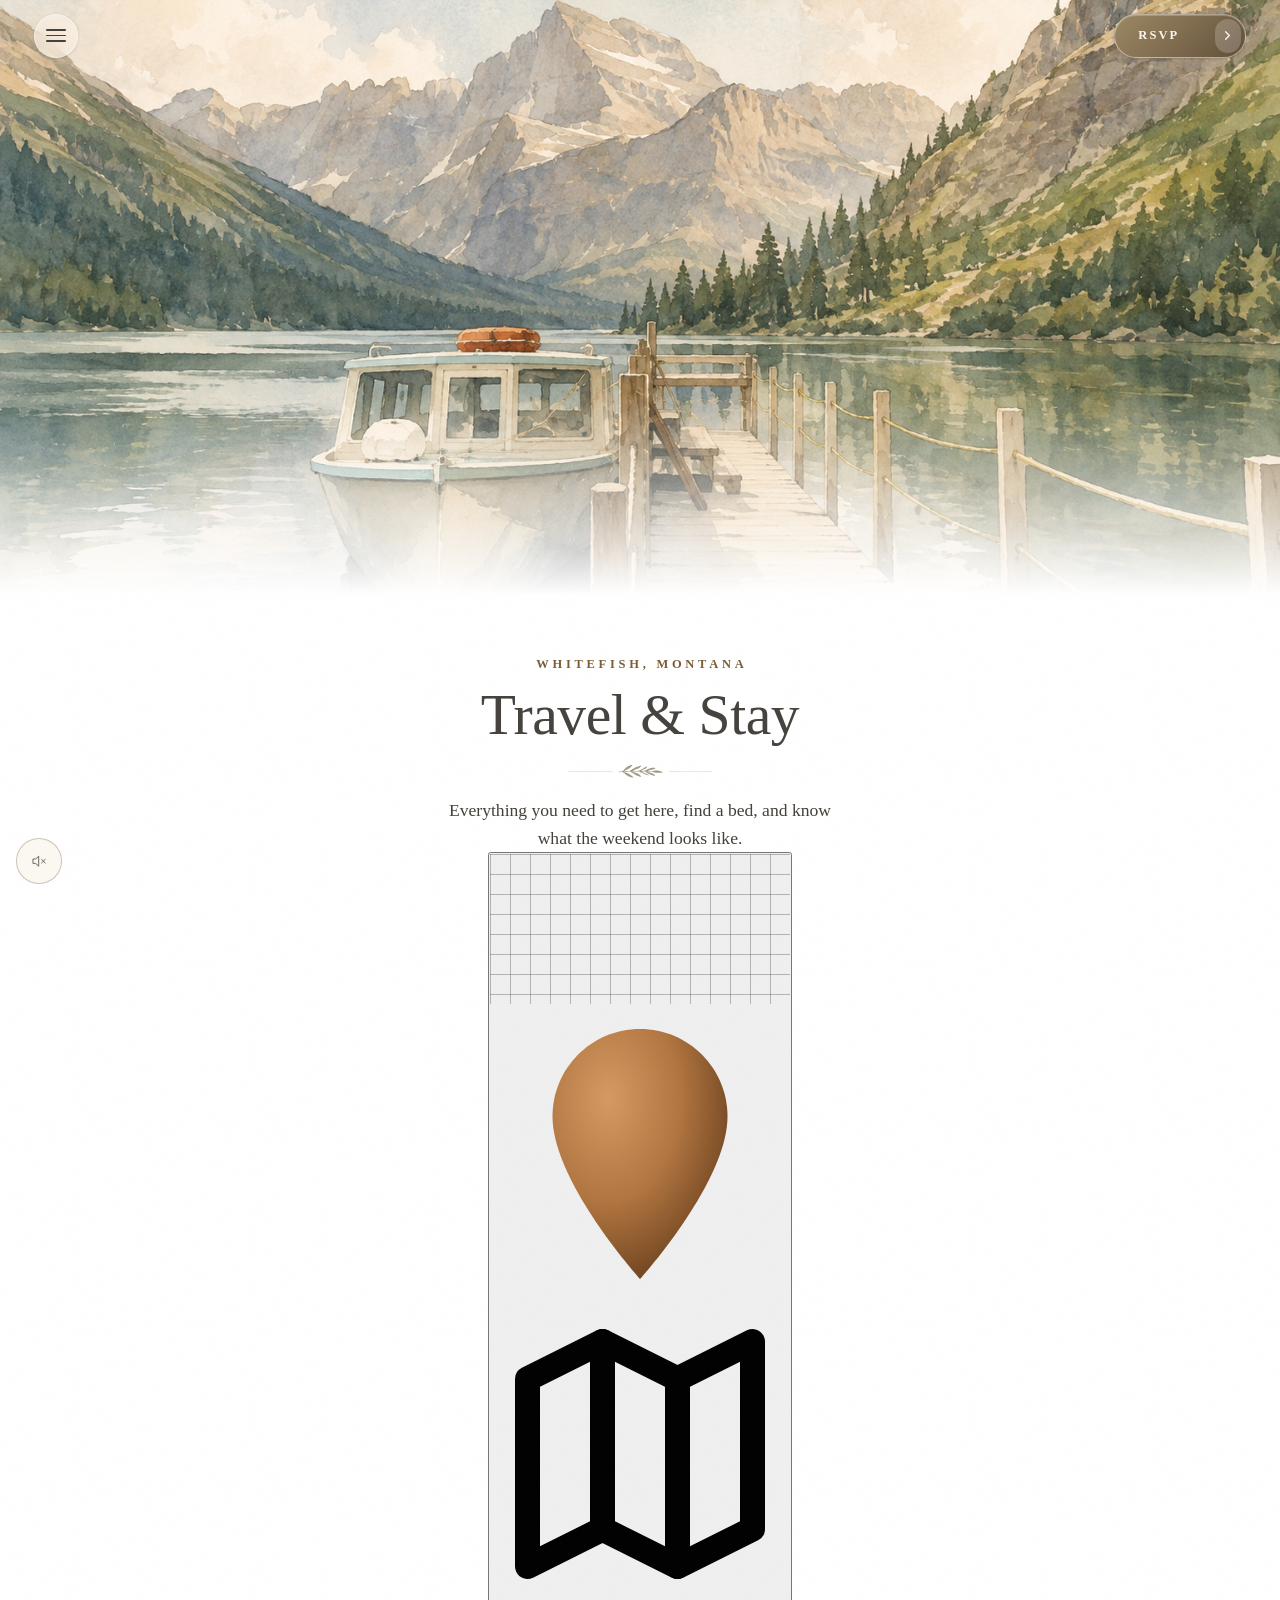
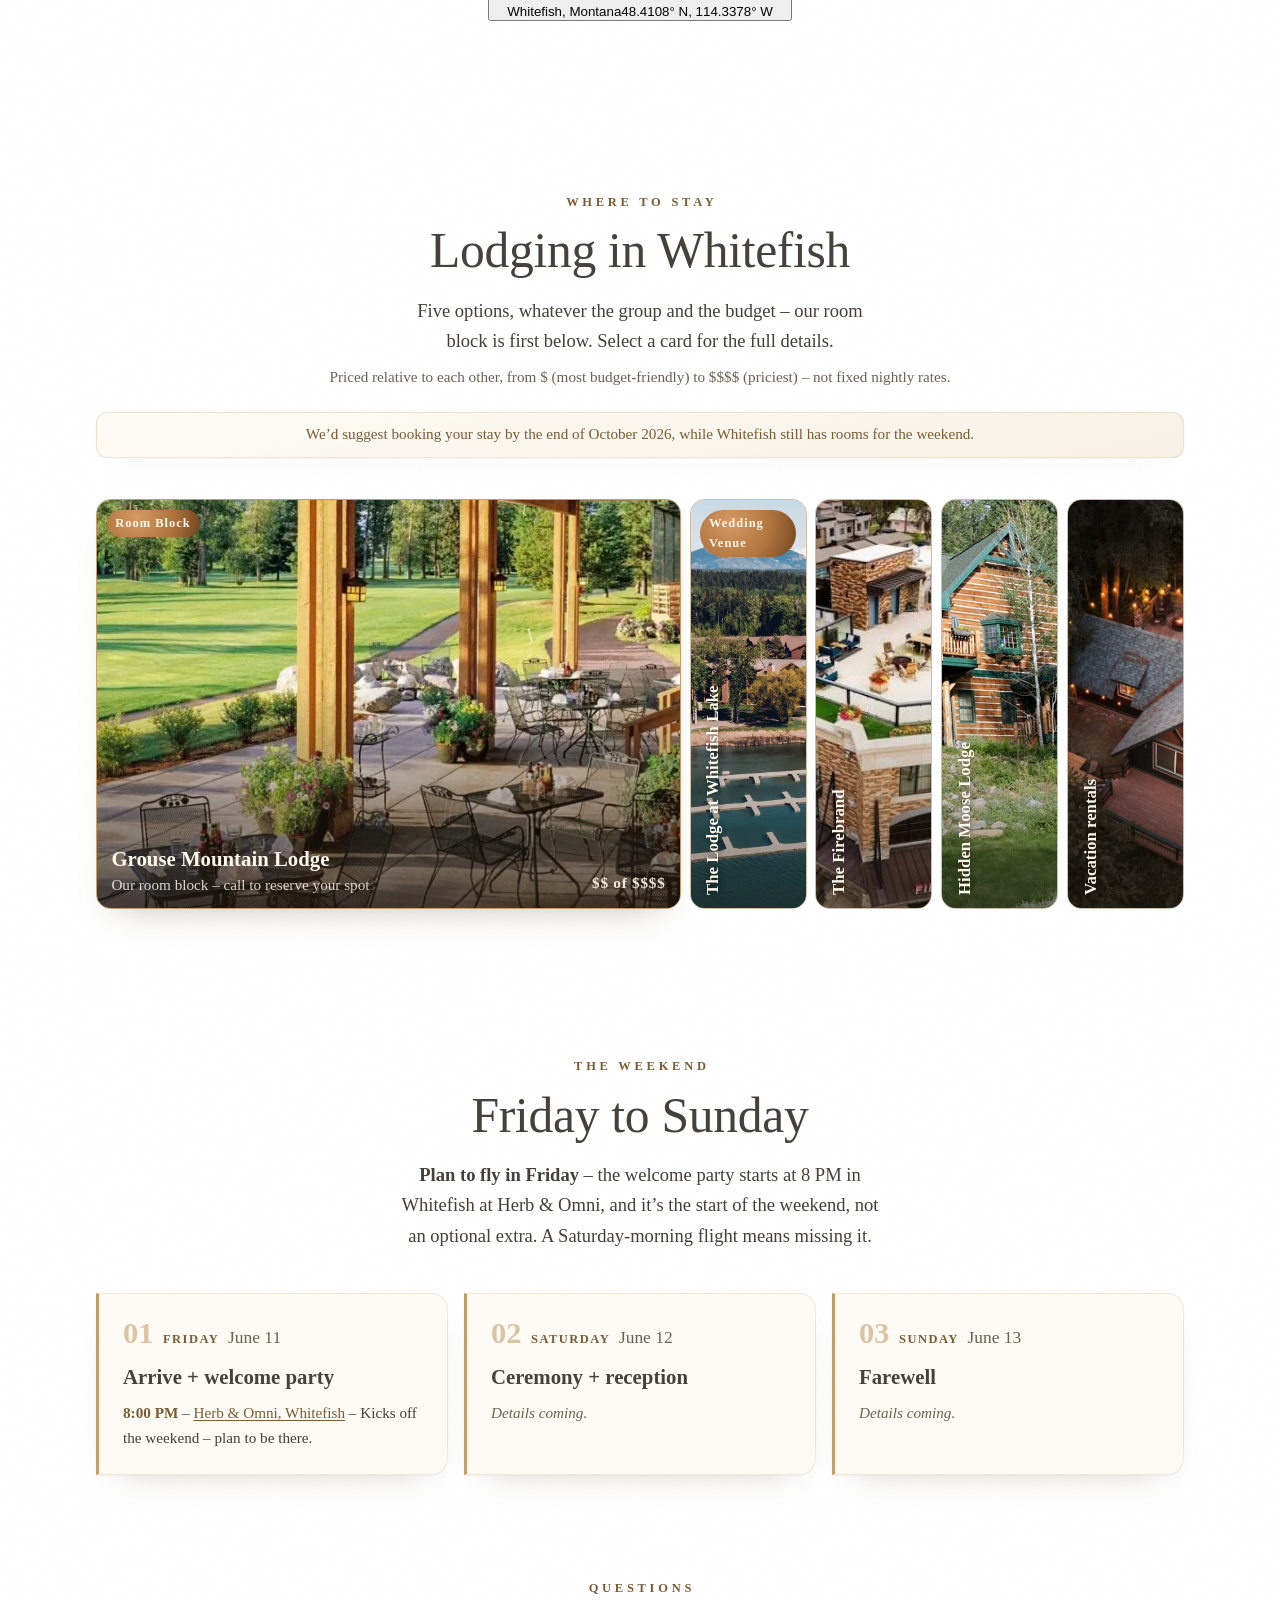
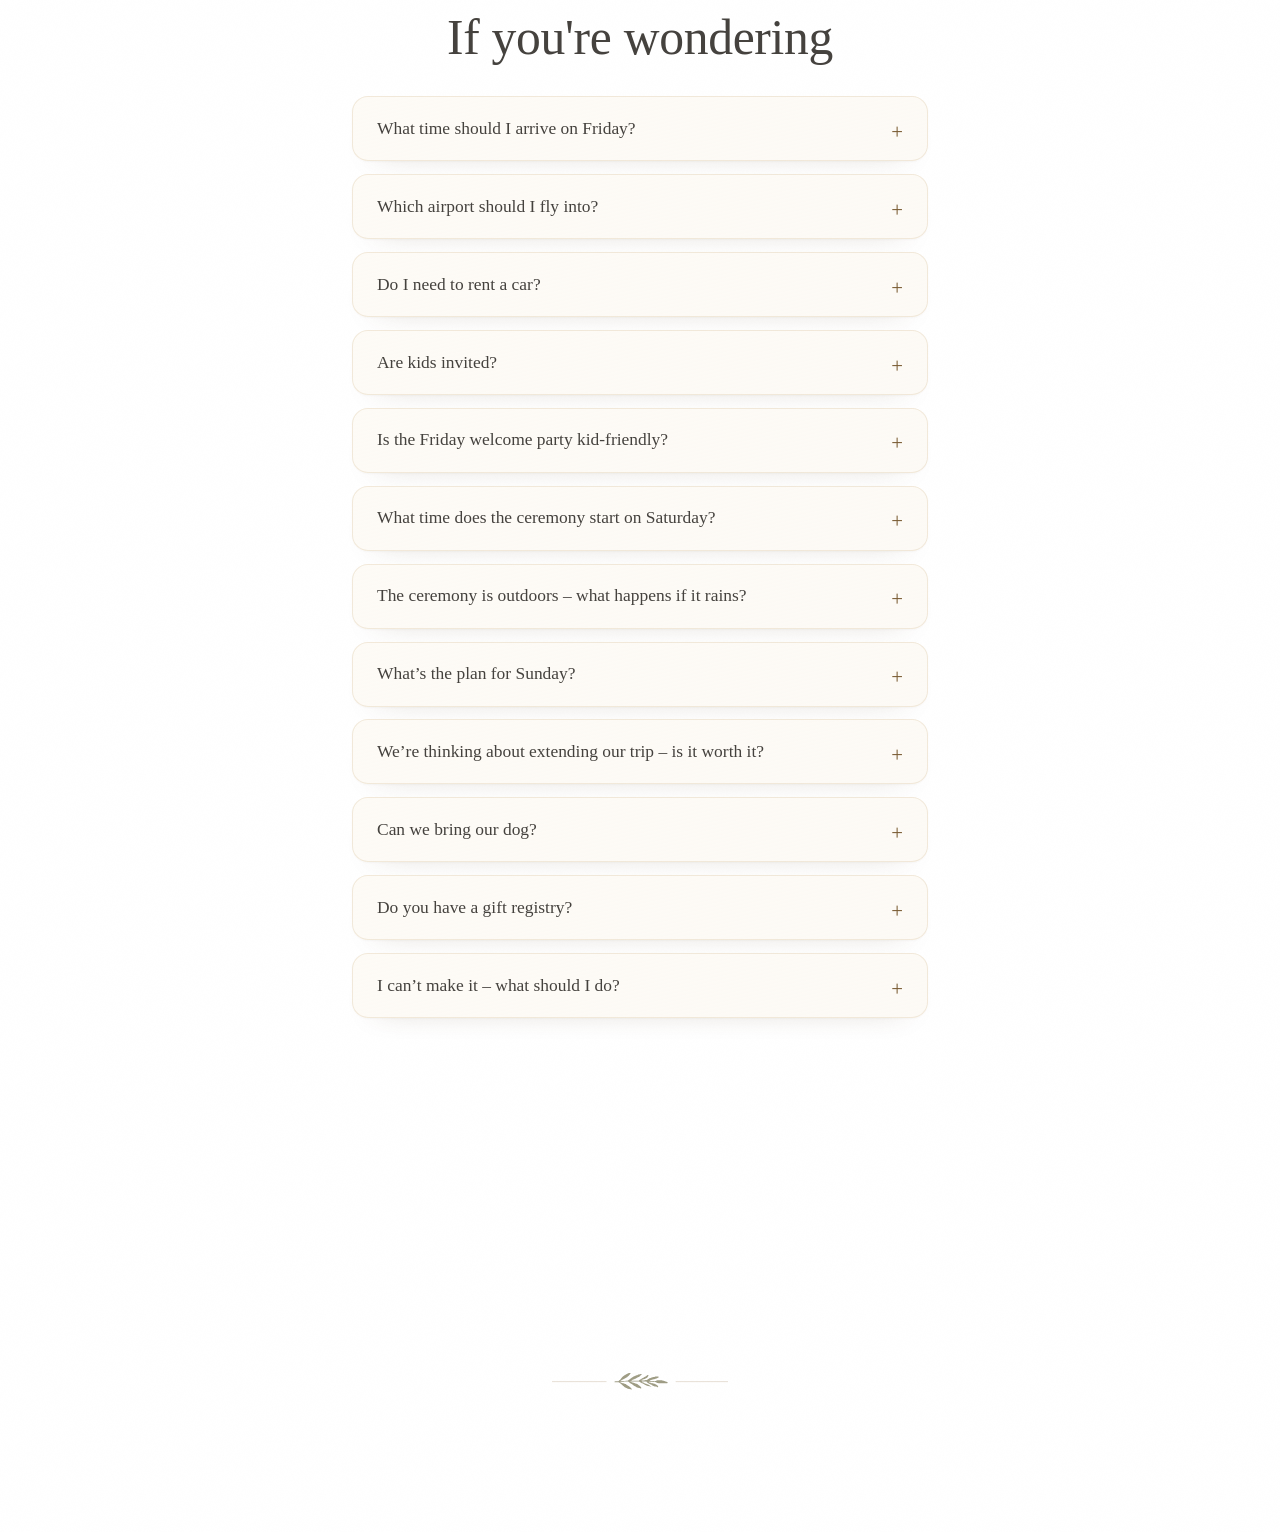
==== commit 05a03c15: "Fix silent ambient audio when the toggle shows on but AudioContext never resumed Chrome's Media Enga" ====
--- a/travel/index.html
+++ b/travel/index.html
@@ -3,12 +3,6 @@
 <head>
 <meta charset="UTF-8">
 <meta name="viewport" content="width=device-width, initial-scale=1, viewport-fit=cover">
-
-<!-- Same policy shape as index.html's head — see the comment there. No
-     form on this page, so no need for the script.google.com connect-src
-     entry index.html carries for the guest-details submit. -->
-<meta http-equiv="Content-Security-Policy" content="default-src 'self'; script-src 'self' 'sha256-DamCoPgB/VkDCPsu0R6X4sJsz1c66vGlUGBXLu04Yxg='; style-src 'self' https://fonts.googleapis.com; font-src 'self' https://fonts.gstatic.com; img-src 'self' data:; media-src 'self'; connect-src 'self'; base-uri 'self'; form-action 'self'; object-src 'none'; upgrade-insecure-requests">
-<meta name="referrer" content="strict-origin-when-cross-origin">
 
 <!-- ================================================================
      Sarah & Spencer — Travel & Stay
@@ -60,7 +54,7 @@
 <script defer src="../assets/js/config.js?v=20260813b"></script>
 <script defer src="../assets/js/travel-data.js?v=20260813a"></script>
 <script defer src="../assets/js/calendar.js?v=20260811g"></script>
-<script defer src="../assets/js/travel.js?v=20260813b"></script>
+<script defer src="../assets/js/travel.js?v=20260813c"></script>
 </head>
 
 <body class="page-sub travel-page">
@@ -97,8 +91,8 @@
        Opens on the Glacier Image (full-bleed), masked so its foot
        dissolves straight into the white page background rather than
        cutting to a hard edge — see .travel-hero-media in CSS §11.2. No
-       calendar action: the copy leads straight from the photo into a
-       live countdown, then Where to Stay below. -->
+       calendar action: the copy leads straight from the photo into the
+       location map, then Where to Stay below. -->
   <header class="travel-hero" id="travel-hero">
     <div class="travel-hero-media">
       <img src="../images/Glacier Image.png" alt="Glacier-fed peaks above Whitefish, Montana" decoding="async" fetchpriority="high">
@@ -109,18 +103,13 @@
       <img class="travel-hero-divider" src="../assets/typography/botanical-divider-exact.svg" alt="" aria-hidden="true" width="322" height="30">
       <p class="travel-hero-lede">Everything you need to get here, find a bed, and know what the weekend looks like.</p>
 
-      <!-- Days / hours / minutes only — seconds are frantic and burn
-           battery for nothing. travel.js swaps this to a single line
-           once the date has passed, and it is a plain updating number
-           under prefers-reduced-motion rather than a digit-roll. -->
-      <div class="countdown" id="countdown" aria-live="off">
-        <p class="countdown-passed" id="countdown-passed" hidden>Married in Whitefish, June 12, 2027</p>
-        <div class="countdown-grid" id="countdown-grid">
-          <div class="countdown-cell"><span class="countdown-num" id="cd-days">–</span><span class="countdown-unit">days</span></div>
-          <div class="countdown-cell"><span class="countdown-num" id="cd-hours">–</span><span class="countdown-unit">hours</span></div>
-          <div class="countdown-cell"><span class="countdown-num" id="cd-mins">–</span><span class="countdown-unit">minutes</span></div>
-        </div>
-        <p class="sr-only" id="countdown-live" role="status" aria-live="polite"></p>
+      <!-- Replaces the old countdown clock — a small tilting card that
+           expands on select into a real map centered on the venue. Built
+           entirely by locationMap() in travel.js from travel-data.js
+           `locationMap`; the plain text below is only what a guest with
+           JavaScript off ever sees. -->
+      <div class="location-map" id="location-map">
+        <p class="location-map-fallback">Whitefish, Montana</p>
       </div>
     </div>
   </header>
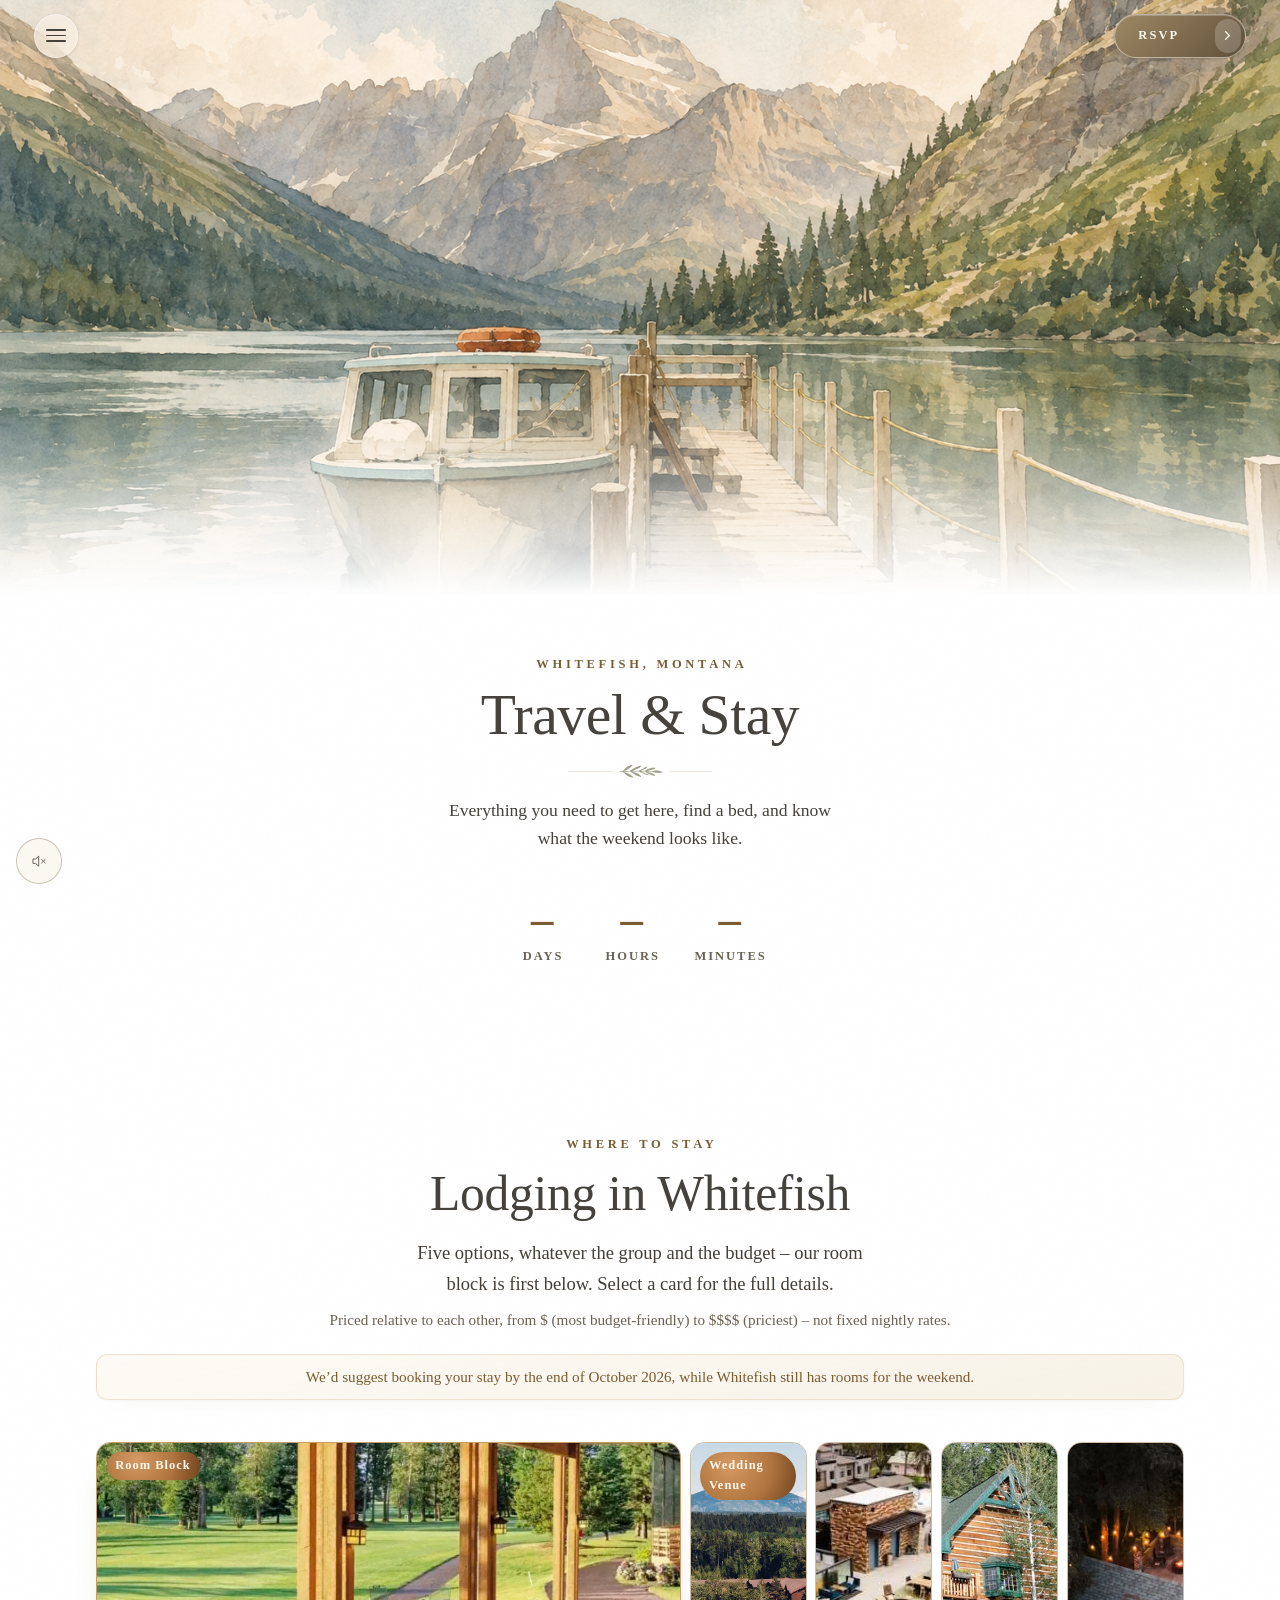
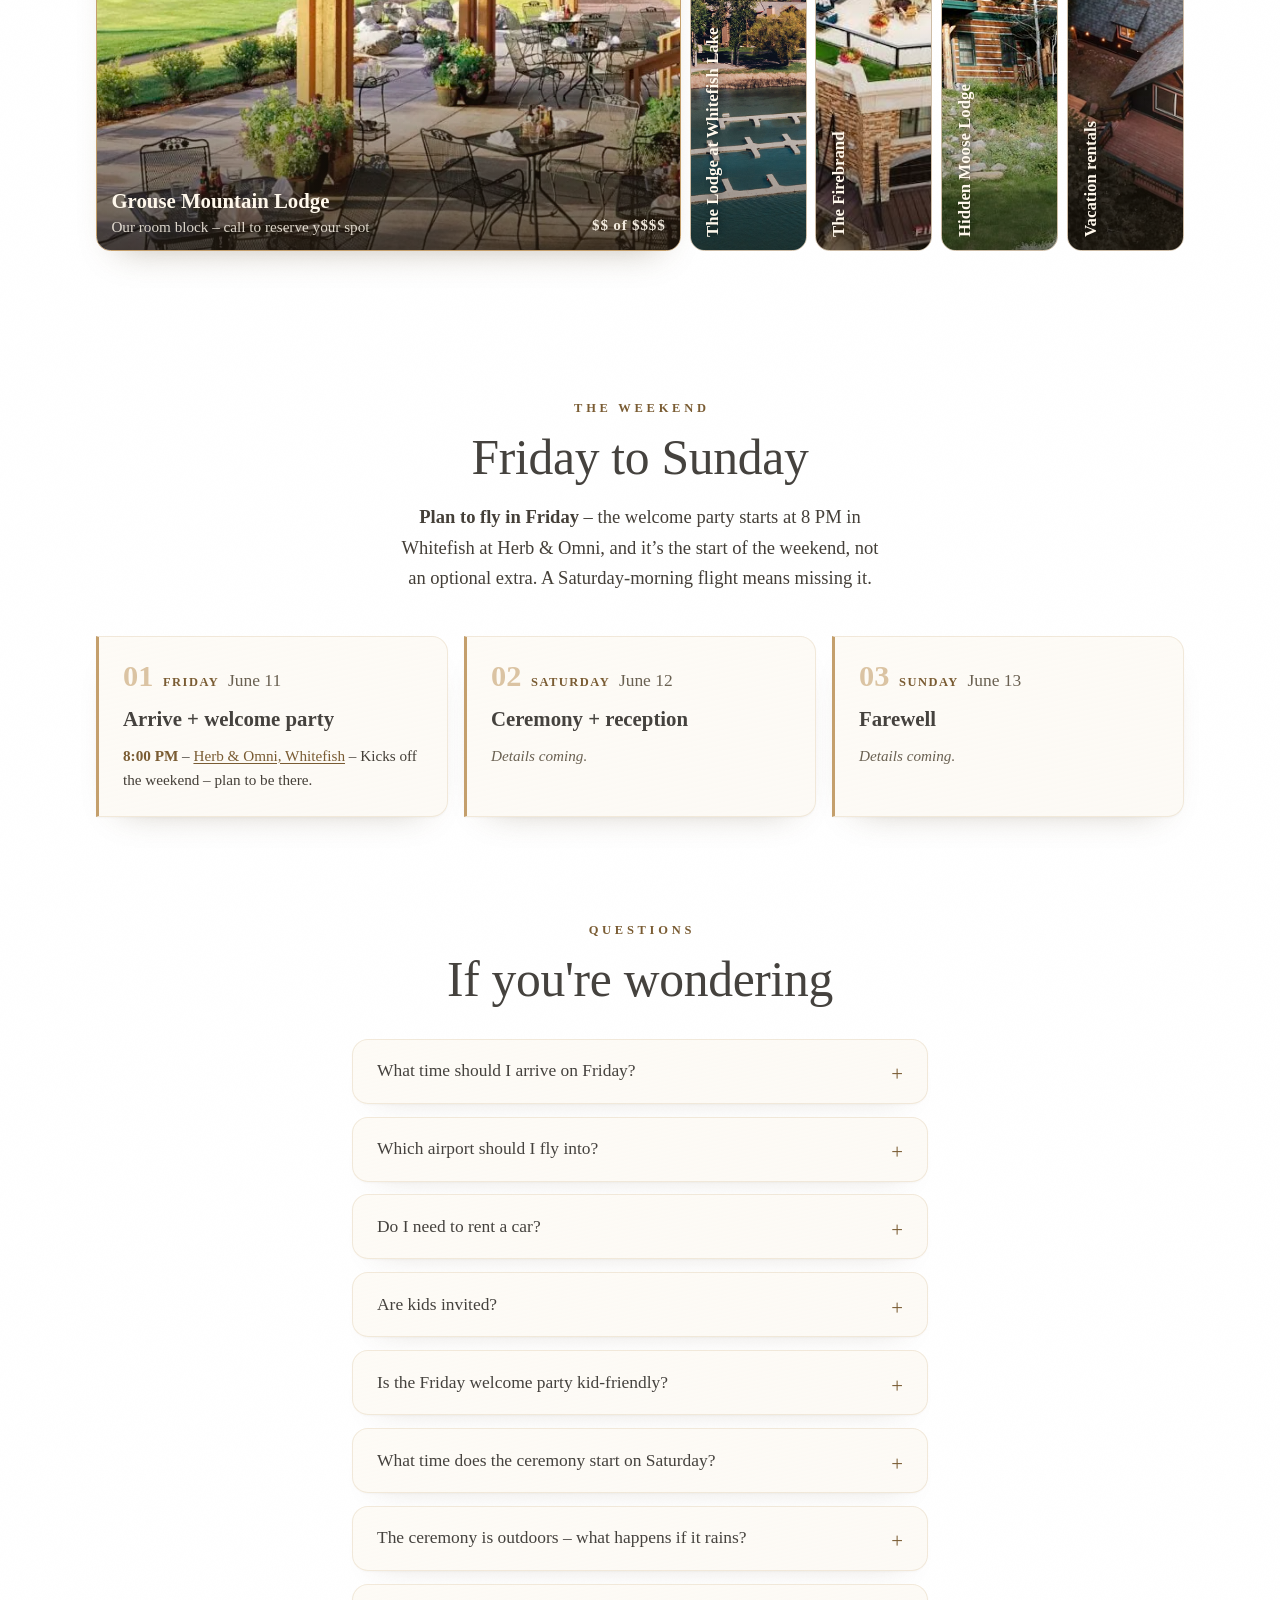
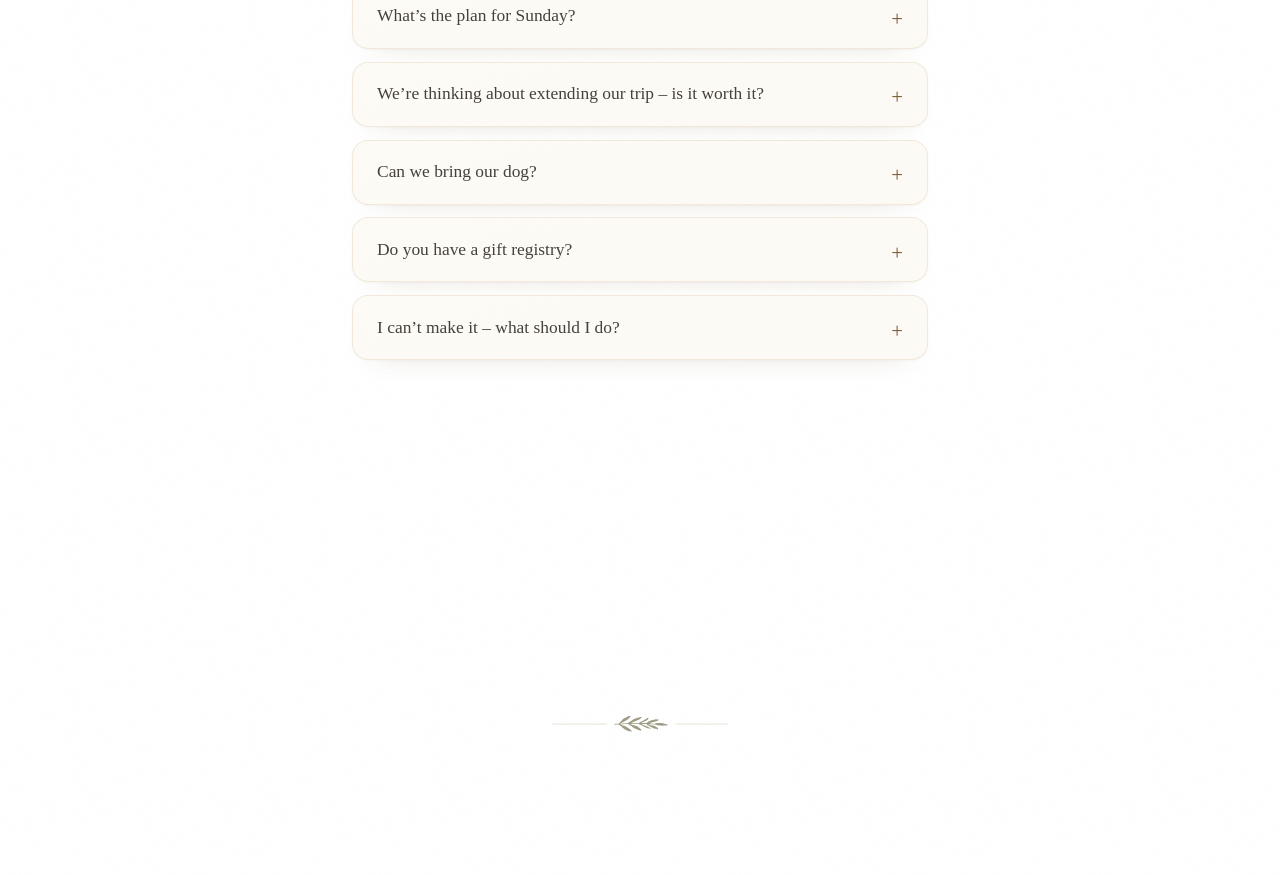
==== commit 64d4154c: "Normalize images/ filenames to kebab-case Renames five referenced photos (Glacier Image.png, Grouse " ====
--- a/travel/index.html
+++ b/travel/index.html
@@ -52,9 +52,9 @@
 
 <script>document.documentElement.className += ' js';</script>
 <script defer src="../assets/js/config.js?v=20260813b"></script>
-<script defer src="../assets/js/travel-data.js?v=20260813a"></script>
+<script defer src="../assets/js/travel-data.js?v=20260813b"></script>
 <script defer src="../assets/js/calendar.js?v=20260811g"></script>
-<script defer src="../assets/js/travel.js?v=20260813c"></script>
+<script defer src="../assets/js/travel.js?v=20260813b"></script>
 </head>
 
 <body class="page-sub travel-page">
@@ -91,11 +91,11 @@
        Opens on the Glacier Image (full-bleed), masked so its foot
        dissolves straight into the white page background rather than
        cutting to a hard edge — see .travel-hero-media in CSS §11.2. No
-       calendar action: the copy leads straight from the photo into the
-       location map, then Where to Stay below. -->
+       calendar action: the copy leads straight from the photo into a
+       live countdown, then Where to Stay below. -->
   <header class="travel-hero" id="travel-hero">
     <div class="travel-hero-media">
-      <img src="../images/Glacier Image.png" alt="Glacier-fed peaks above Whitefish, Montana" decoding="async" fetchpriority="high">
+      <img src="../images/glacier-image.png" alt="Glacier-fed peaks above Whitefish, Montana" decoding="async" fetchpriority="high">
     </div>
     <div class="travel-hero-inner">
       <p class="eyebrow">Whitefish, Montana</p>
@@ -103,13 +103,18 @@
       <img class="travel-hero-divider" src="../assets/typography/botanical-divider-exact.svg" alt="" aria-hidden="true" width="322" height="30">
       <p class="travel-hero-lede">Everything you need to get here, find a bed, and know what the weekend looks like.</p>
 
-      <!-- Replaces the old countdown clock — a small tilting card that
-           expands on select into a real map centered on the venue. Built
-           entirely by locationMap() in travel.js from travel-data.js
-           `locationMap`; the plain text below is only what a guest with
-           JavaScript off ever sees. -->
-      <div class="location-map" id="location-map">
-        <p class="location-map-fallback">Whitefish, Montana</p>
+      <!-- Days / hours / minutes only — seconds are frantic and burn
+           battery for nothing. travel.js swaps this to a single line
+           once the date has passed, and it is a plain updating number
+           under prefers-reduced-motion rather than a digit-roll. -->
+      <div class="countdown" id="countdown" aria-live="off">
+        <p class="countdown-passed" id="countdown-passed" hidden>Married in Whitefish, June 12, 2027</p>
+        <div class="countdown-grid" id="countdown-grid">
+          <div class="countdown-cell"><span class="countdown-num" id="cd-days">–</span><span class="countdown-unit">days</span></div>
+          <div class="countdown-cell"><span class="countdown-num" id="cd-hours">–</span><span class="countdown-unit">hours</span></div>
+          <div class="countdown-cell"><span class="countdown-num" id="cd-mins">–</span><span class="countdown-unit">minutes</span></div>
+        </div>
+        <p class="sr-only" id="countdown-live" role="status" aria-live="polite"></p>
       </div>
     </div>
   </header>
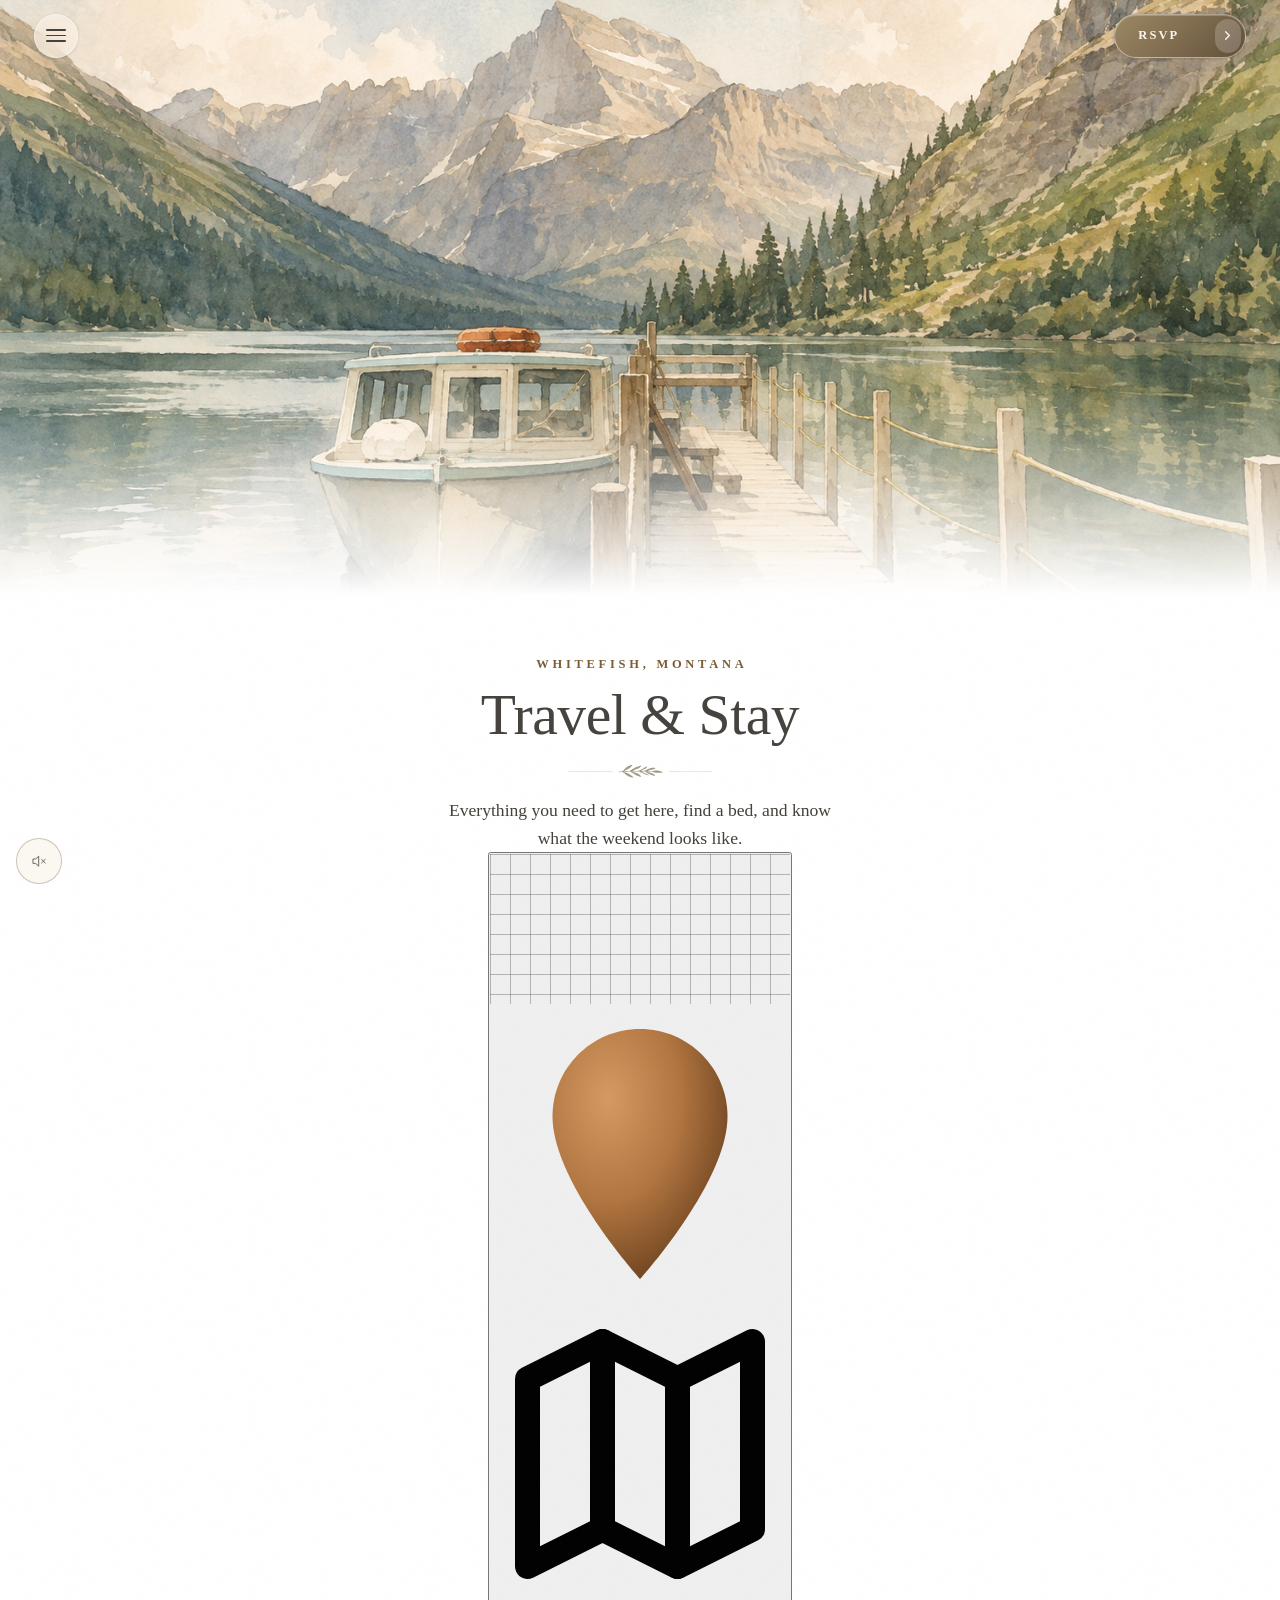
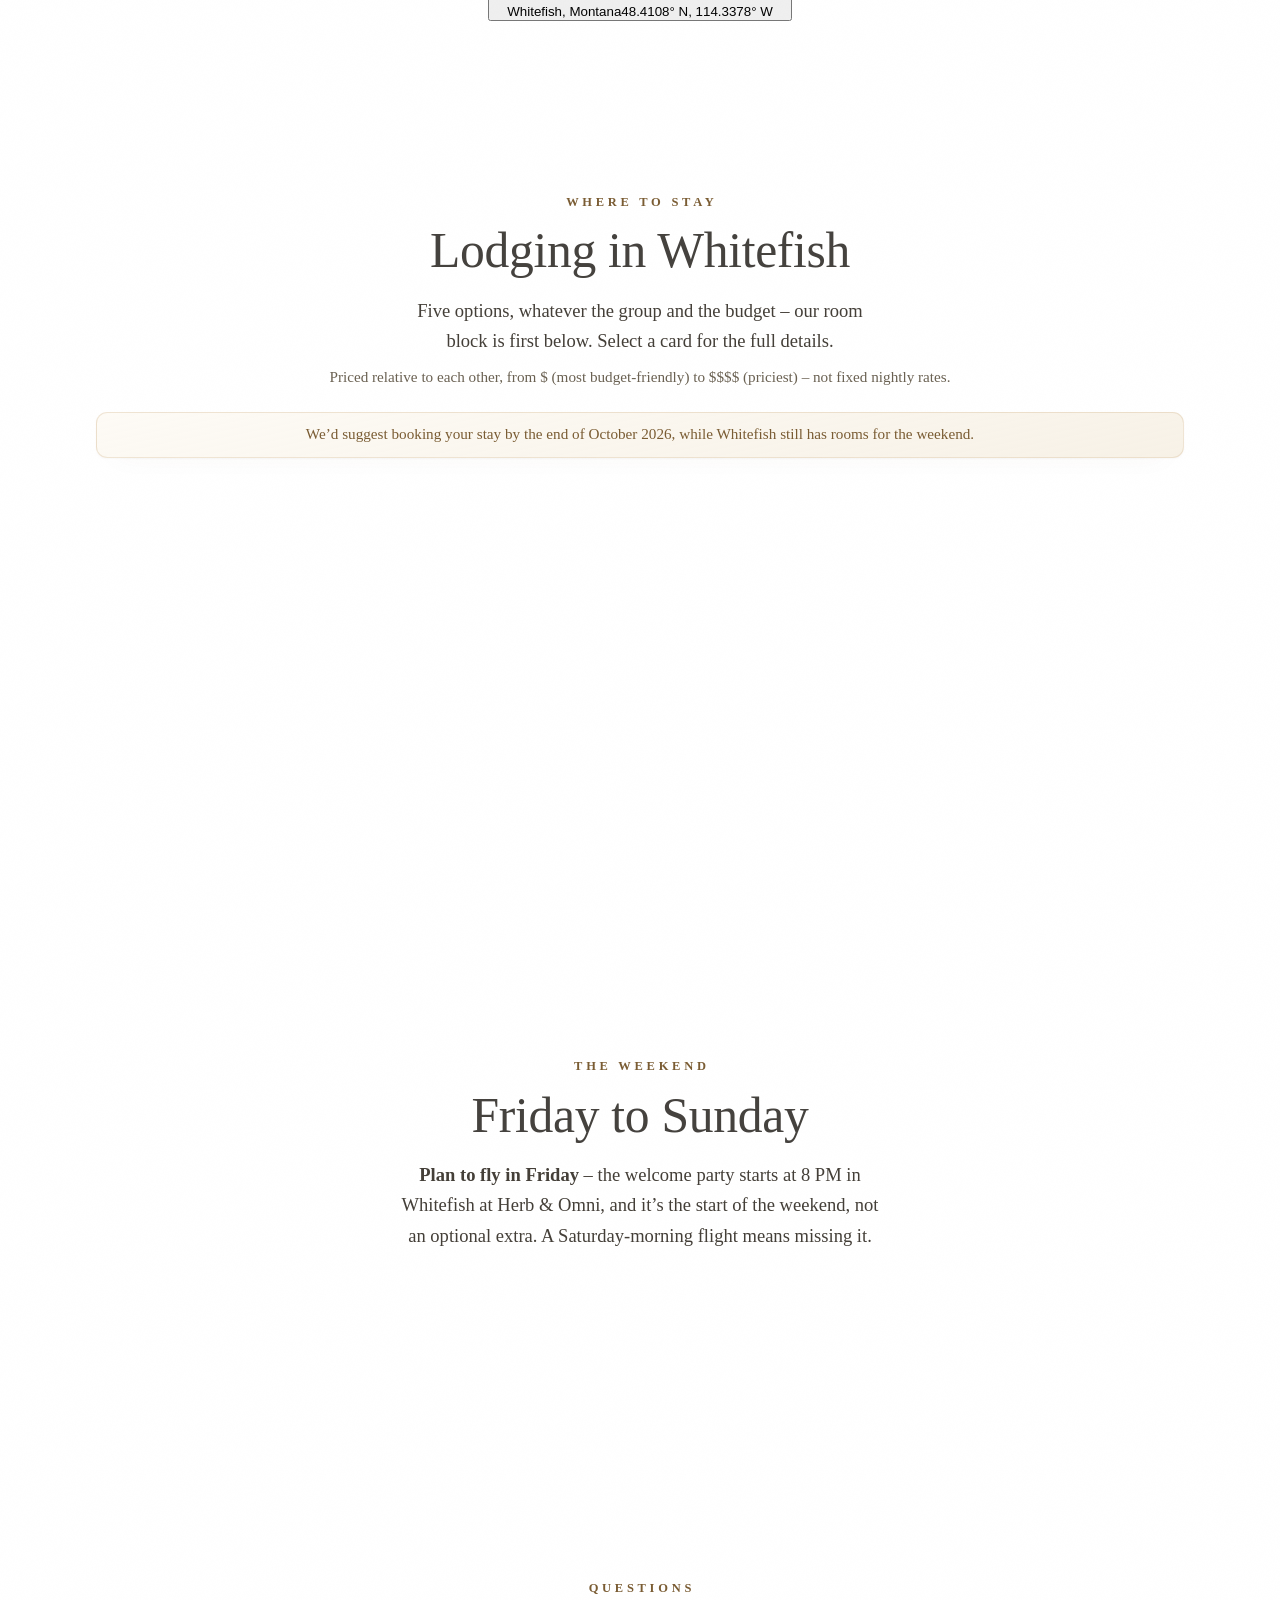
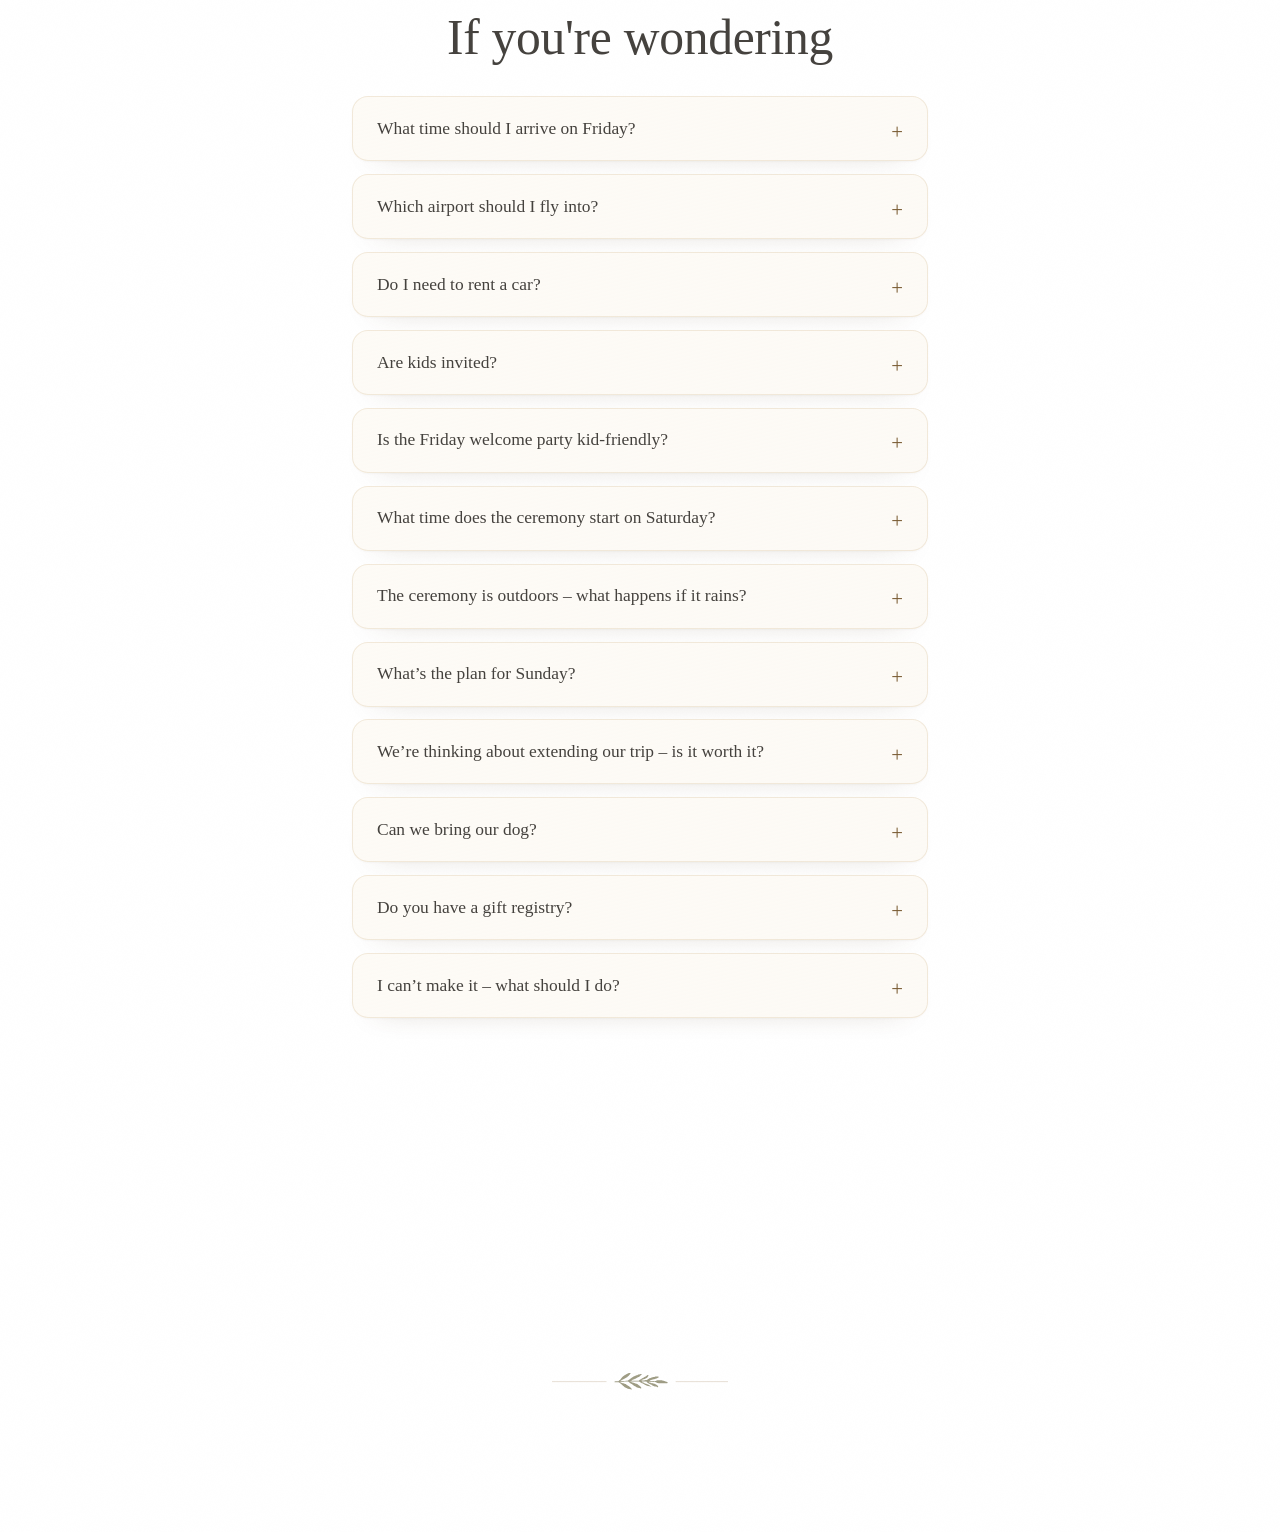
==== commit 47d4f32a: "Add a Content-Security-Policy to every page (#14) Locks each page's script-src to 'self' plus the ex" ====
--- a/travel/index.html
+++ b/travel/index.html
@@ -3,6 +3,12 @@
 <head>
 <meta charset="UTF-8">
 <meta name="viewport" content="width=device-width, initial-scale=1, viewport-fit=cover">
+
+<!-- Same policy shape as index.html's head — see the comment there. No
+     form on this page, so no need for the script.google.com connect-src
+     entry index.html carries for the guest-details submit. -->
+<meta http-equiv="Content-Security-Policy" content="default-src 'self'; script-src 'self' 'sha256-DamCoPgB/VkDCPsu0R6X4sJsz1c66vGlUGBXLu04Yxg='; style-src 'self' https://fonts.googleapis.com; font-src 'self' https://fonts.gstatic.com; img-src 'self' data:; media-src 'self'; connect-src 'self'; base-uri 'self'; form-action 'self'; object-src 'none'; upgrade-insecure-requests">
+<meta name="referrer" content="strict-origin-when-cross-origin">
 
 <!-- ================================================================
      Sarah & Spencer — Travel & Stay
@@ -52,9 +58,9 @@
 
 <script>document.documentElement.className += ' js';</script>
 <script defer src="../assets/js/config.js?v=20260813b"></script>
-<script defer src="../assets/js/travel-data.js?v=20260813b"></script>
+<script defer src="../assets/js/travel-data.js?v=20260813a"></script>
 <script defer src="../assets/js/calendar.js?v=20260811g"></script>
-<script defer src="../assets/js/travel.js?v=20260813b"></script>
+<script defer src="../assets/js/travel.js?v=20260813c"></script>
 </head>
 
 <body class="page-sub travel-page">
@@ -91,11 +97,11 @@
        Opens on the Glacier Image (full-bleed), masked so its foot
        dissolves straight into the white page background rather than
        cutting to a hard edge — see .travel-hero-media in CSS §11.2. No
-       calendar action: the copy leads straight from the photo into a
-       live countdown, then Where to Stay below. -->
+       calendar action: the copy leads straight from the photo into the
+       location map, then Where to Stay below. -->
   <header class="travel-hero" id="travel-hero">
     <div class="travel-hero-media">
-      <img src="../images/glacier-image.png" alt="Glacier-fed peaks above Whitefish, Montana" decoding="async" fetchpriority="high">
+      <img src="../images/Glacier Image.png" alt="Glacier-fed peaks above Whitefish, Montana" decoding="async" fetchpriority="high">
     </div>
     <div class="travel-hero-inner">
       <p class="eyebrow">Whitefish, Montana</p>
@@ -103,18 +109,13 @@
       <img class="travel-hero-divider" src="../assets/typography/botanical-divider-exact.svg" alt="" aria-hidden="true" width="322" height="30">
       <p class="travel-hero-lede">Everything you need to get here, find a bed, and know what the weekend looks like.</p>
 
-      <!-- Days / hours / minutes only — seconds are frantic and burn
-           battery for nothing. travel.js swaps this to a single line
-           once the date has passed, and it is a plain updating number
-           under prefers-reduced-motion rather than a digit-roll. -->
-      <div class="countdown" id="countdown" aria-live="off">
-        <p class="countdown-passed" id="countdown-passed" hidden>Married in Whitefish, June 12, 2027</p>
-        <div class="countdown-grid" id="countdown-grid">
-          <div class="countdown-cell"><span class="countdown-num" id="cd-days">–</span><span class="countdown-unit">days</span></div>
-          <div class="countdown-cell"><span class="countdown-num" id="cd-hours">–</span><span class="countdown-unit">hours</span></div>
-          <div class="countdown-cell"><span class="countdown-num" id="cd-mins">–</span><span class="countdown-unit">minutes</span></div>
-        </div>
-        <p class="sr-only" id="countdown-live" role="status" aria-live="polite"></p>
+      <!-- Replaces the old countdown clock — a small tilting card that
+           expands on select into a real map centered on the venue. Built
+           entirely by locationMap() in travel.js from travel-data.js
+           `locationMap`; the plain text below is only what a guest with
+           JavaScript off ever sees. -->
+      <div class="location-map" id="location-map">
+        <p class="location-map-fallback">Whitefish, Montana</p>
       </div>
     </div>
   </header>
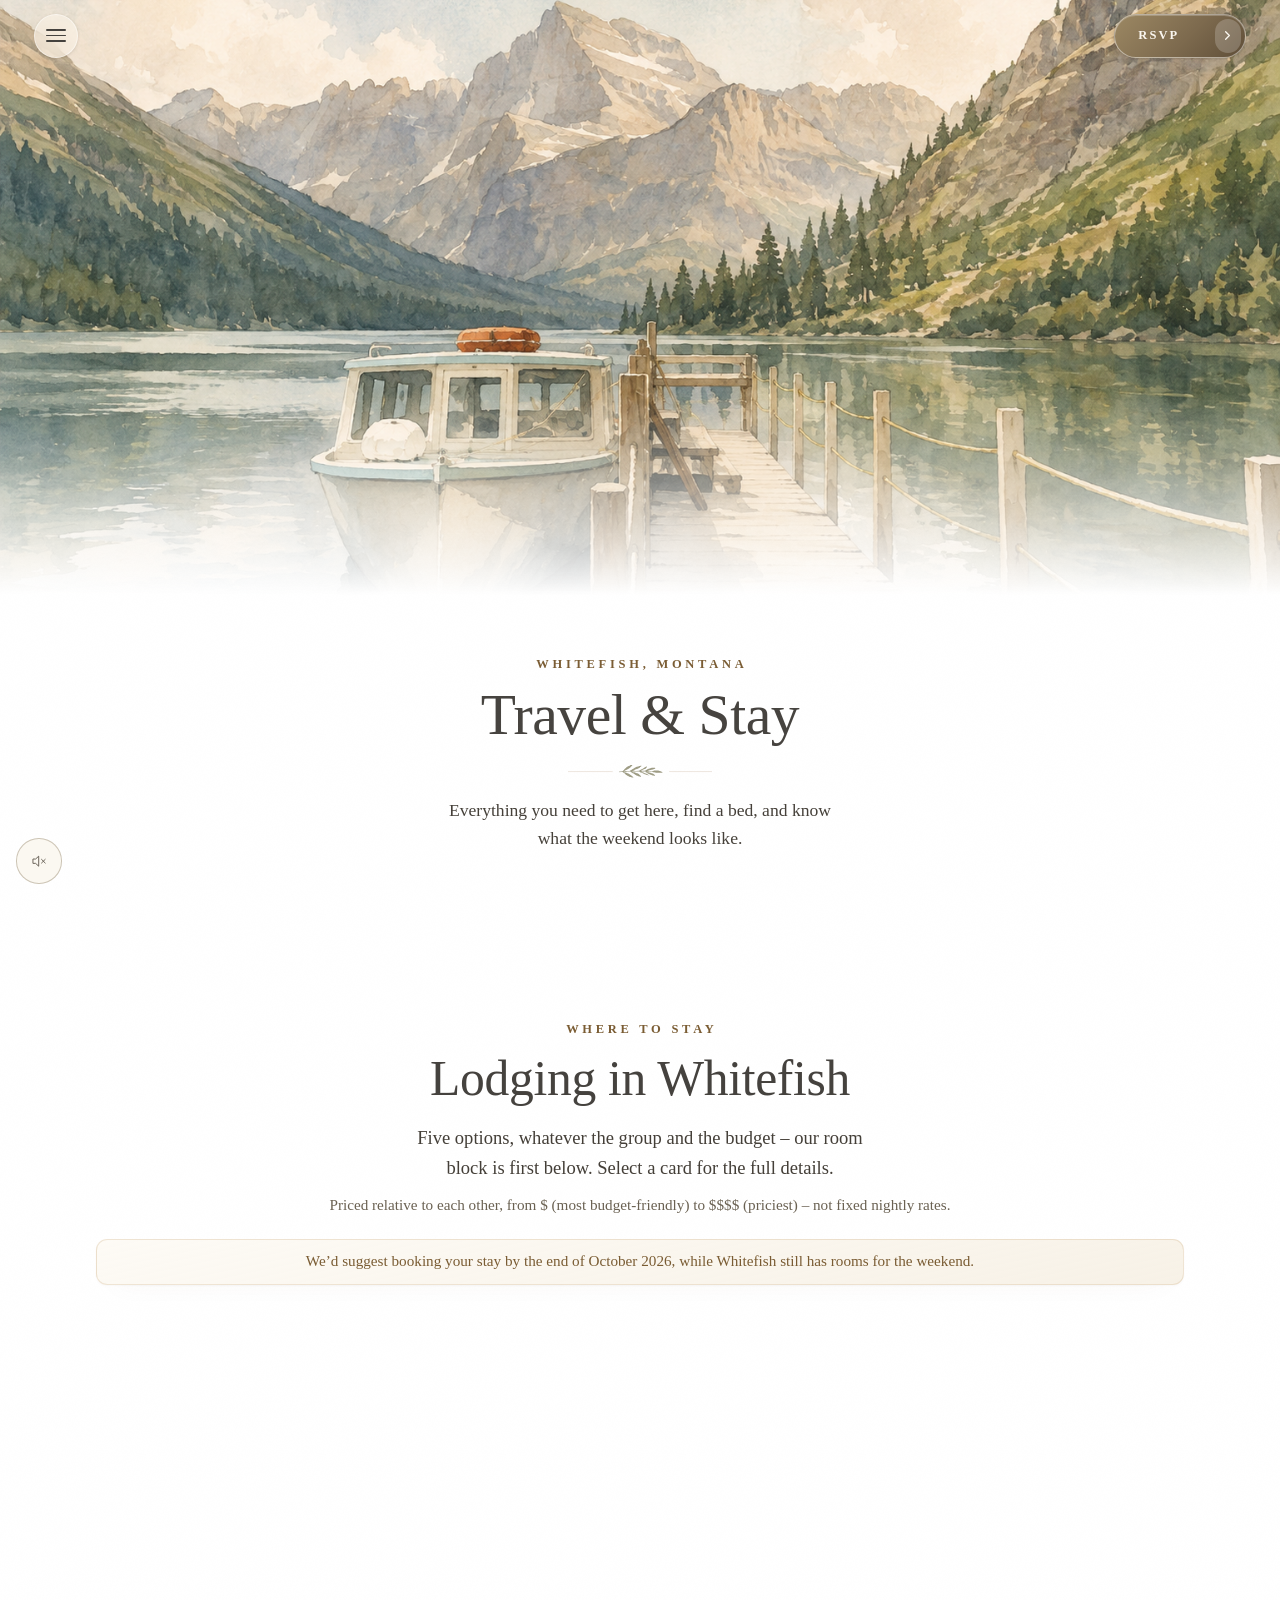
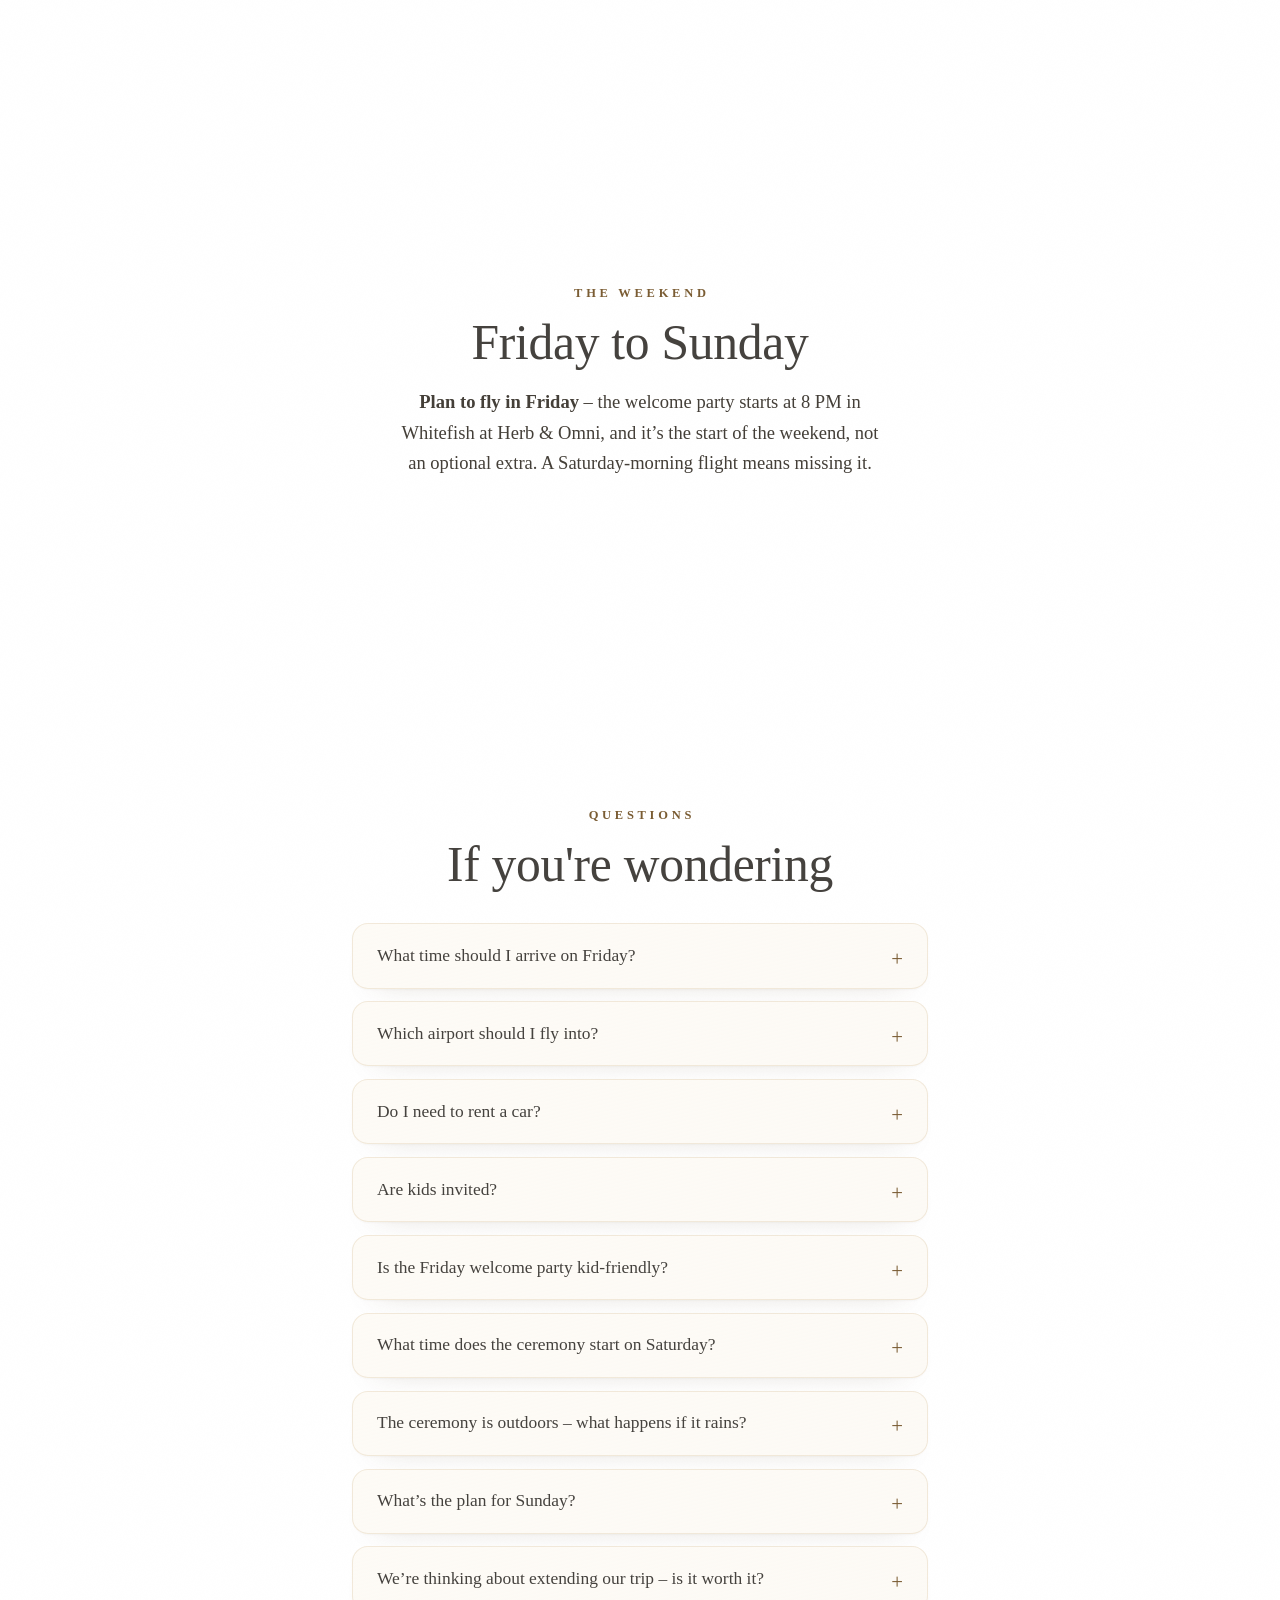
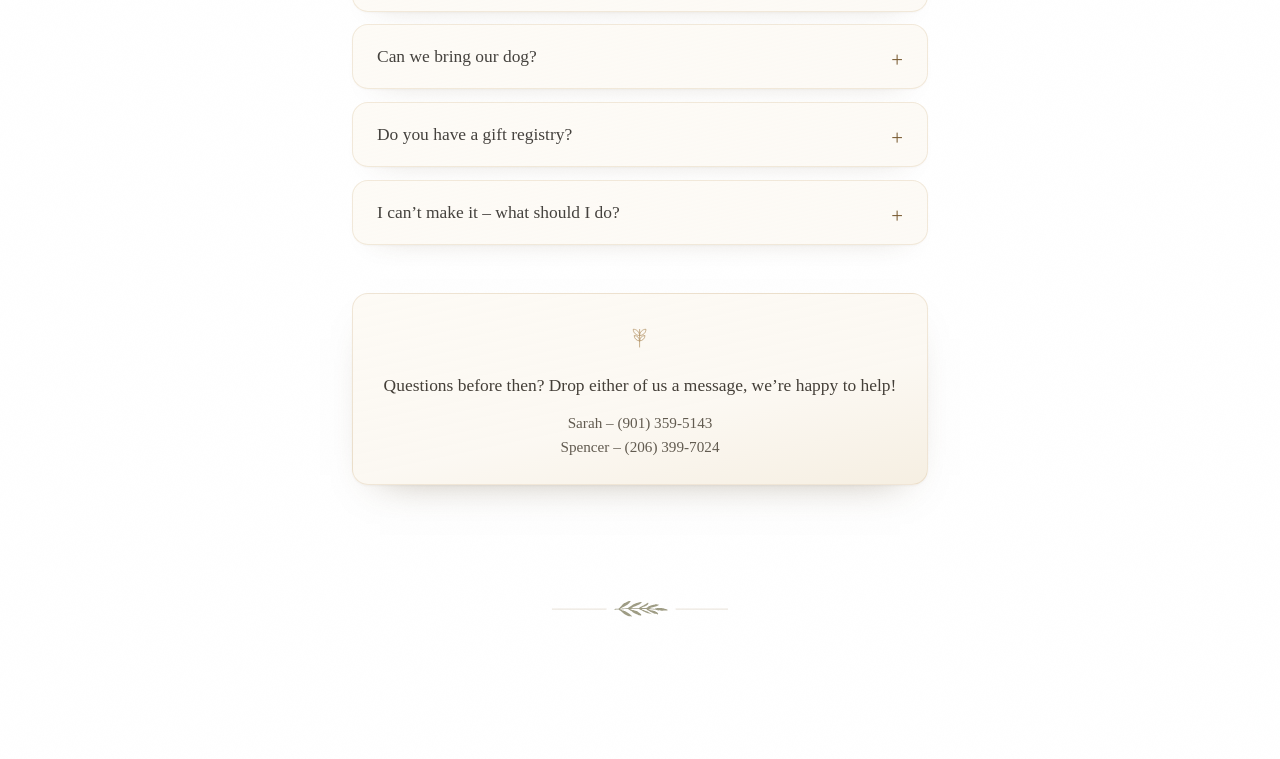
==== commit ad4d12a6: "Remove the interactive location-map card from the travel hero Drops the tilting/expanding OSM map ca" ====
--- a/travel/index.html
+++ b/travel/index.html
@@ -54,13 +54,13 @@
 <!-- Same stylesheet as the rest of the site — one design system, no
      second copy of the tokens to drift out of sync. Bump ?v= whenever
      save-the-date.css changes; current token matches index.html's. -->
-<link rel="stylesheet" href="../assets/css/save-the-date.css?v=20260813a">
+<link rel="stylesheet" href="../assets/css/save-the-date.css?v=20260813b">
 
 <script>document.documentElement.className += ' js';</script>
 <script defer src="../assets/js/config.js?v=20260813b"></script>
-<script defer src="../assets/js/travel-data.js?v=20260813a"></script>
+<script defer src="../assets/js/travel-data.js?v=20260813b"></script>
 <script defer src="../assets/js/calendar.js?v=20260811g"></script>
-<script defer src="../assets/js/travel.js?v=20260813c"></script>
+<script defer src="../assets/js/travel.js?v=20260814b"></script>
 </head>
 
 <body class="page-sub travel-page">
@@ -97,8 +97,8 @@
        Opens on the Glacier Image (full-bleed), masked so its foot
        dissolves straight into the white page background rather than
        cutting to a hard edge — see .travel-hero-media in CSS §11.2. No
-       calendar action: the copy leads straight from the photo into the
-       location map, then Where to Stay below. -->
+       calendar action: the copy leads straight from the photo into
+       Where to Stay below. -->
   <header class="travel-hero" id="travel-hero">
     <div class="travel-hero-media">
       <img src="../images/Glacier Image.png" alt="Glacier-fed peaks above Whitefish, Montana" decoding="async" fetchpriority="high">
@@ -108,15 +108,6 @@
       <h1 class="travel-hero-title">Travel &amp; Stay</h1>
       <img class="travel-hero-divider" src="../assets/typography/botanical-divider-exact.svg" alt="" aria-hidden="true" width="322" height="30">
       <p class="travel-hero-lede">Everything you need to get here, find a bed, and know what the weekend looks like.</p>
-
-      <!-- Replaces the old countdown clock — a small tilting card that
-           expands on select into a real map centered on the venue. Built
-           entirely by locationMap() in travel.js from travel-data.js
-           `locationMap`; the plain text below is only what a guest with
-           JavaScript off ever sees. -->
-      <div class="location-map" id="location-map">
-        <p class="location-map-fallback">Whitefish, Montana</p>
-      </div>
     </div>
   </header>
 
--- a/assets/css/save-the-date.css
+++ b/assets/css/save-the-date.css
@@ -2593,8 +2593,8 @@
    the note by .travel-hero-media below) — then masked so its foot
    dissolves into the white page background rather than cutting to a
    hard edge. Quieter than the save-the-date's hero — no calendar action
-   — but keeps a live countdown, the one piece of urgency this page
-   still carries before it gets to Where to Stay. */
+   — but keeps the location map, a small tactile "here's where" before
+   the page gets to Where to Stay. */
 .travel-hero { text-align: center; }
 
 /* Full-bleed, edge to edge — breaks out of .travel-hero-inner's measure
@@ -2645,52 +2645,6 @@
   line-height: 1.6;
   color: var(--ink-body);
   text-wrap: pretty;
-}
-
-/* --- 11.2b · Countdown --- */
-.countdown { margin: clamp(2rem, 7vw, 2.8rem) auto 0; }
-.countdown-passed {
-  font-family: var(--font-display);
-  font-size: clamp(1.4rem, 5.6vw, 1.8rem);
-  font-weight: 600;
-  color: var(--ink);
-}
-.countdown-grid {
-  display: flex;
-  justify-content: center;
-  gap: clamp(1rem, 5vw, 2rem);
-}
-.countdown-cell {
-  display: flex;
-  flex-direction: column;
-  align-items: center;
-  min-width: 3.6rem;
-}
-.countdown-num {
-  font-family: var(--font-display);
-  font-size: clamp(2.1rem, 8vw, 2.8rem);
-  font-weight: 600;
-  font-variant-numeric: tabular-nums;
-  line-height: 1;
-  color: var(--gold-text);
-}
-.countdown-unit {
-  margin-top: .35rem;
-  font-size: var(--t-micro);
-  font-weight: 600;
-  letter-spacing: .16em;
-  text-indent: .16em;
-  text-transform: uppercase;
-  color: var(--stone-text);
-}
-/* A quick flip on the number that actually changed, not a jittery
-   ticker — one keyframe, retriggered by travel.js removing and
-   re-adding this class. Neutralized by the sitewide reduced-motion
-   animation-duration clamp (§9), same as every other animation here. */
-.countdown-num.is-rolling { animation: countdown-flip .5s var(--ease-out); }
-@keyframes countdown-flip {
-  0%   { opacity: .35; transform: translateY(-.3em); }
-  100% { opacity: 1;   transform: none; }
 }
 
 /* --- 11.3 · shared section rhythm --- */
@@ -3384,11 +3338,10 @@
   border-color: rgba(196,159,108,.42);
   box-shadow: 0 1px 2px rgba(93,74,44,.06), 0 26px 48px -26px rgba(93,74,44,.5);
 }
-/* A quiet display-face numeral (01/02/03), the same idea as the
-   countdown's own big Cormorant digits (§11.2b) — it gives each card in
-   the 3-up row a typographic anchor to differentiate it at a glance,
-   rather than three identical-looking text blocks whose only difference
-   is a small uppercase day label. Decorative only (aria-hidden — see
+/* A quiet display-face numeral (01/02/03) that gives each card in the
+   3-up row a typographic anchor to differentiate it at a glance, rather
+   than three identical-looking text blocks whose only difference is a
+   small uppercase day label. Decorative only (aria-hidden — see
    travel.js), so it never duplicates weekend-day for a screen reader. */
 .weekend-card-head { display: flex; align-items: baseline; gap: .6rem; }
 .weekend-num {
@@ -3494,69 +3447,21 @@
   box-shadow: 0 1px 2px rgba(93,74,44,.05), 0 18px 40px -28px rgba(93,74,44,.5);
   -webkit-backdrop-filter: blur(14px);
           backdrop-filter: blur(14px);
-  opacity: 0;
-  transform: translateY(14px);
   transition:
-    opacity .6s var(--ease-out),
     transform .45s var(--ease-soft),
     box-shadow .45s var(--ease-soft),
     border-color .45s var(--ease-soft);
 }
-.local-contact.is-revealed { opacity: 1; transform: none; }
 .local-contact:hover {
   transform: translateY(-3px);
   border-color: rgba(196,159,108,.42);
   box-shadow: 0 1px 2px rgba(93,74,44,.06), 0 26px 48px -26px rgba(93,74,44,.58);
 }
 @media (prefers-reduced-motion: reduce) {
-  .local-contact { opacity: 1; transform: none; }
   .local-contact:hover { transform: none; }
 }
-
-/* The mark gets a slow, quiet double ping — the same "someone's there"
-   cue as a phone icon's ring, not a tech-dashboard pulse. Rings are
-   pseudo-elements so the SVG itself never resizes; each expands and
-   fades on its own offset for a soft, continuous heartbeat rather than
-   a single one-shot animation. */
-.local-contact-mark {
-  position: relative;
-  display: inline-block;
-  width: 2.2rem;
-  color: var(--gold-deep);
-  opacity: .8;
-}
-.local-contact-mark::before,
-.local-contact-mark::after {
-  content: '';
-  position: absolute;
-  inset: -.3rem;
-  border-radius: 50%;
-  border: 1px solid var(--gold);
-  opacity: 0;
-  animation: local-contact-ping 3.6s var(--ease-out) infinite;
-}
-.local-contact-mark::after { animation-delay: 1.8s; }
-.local-contact-mark svg { position: relative; width: 100%; height: auto; }
-@keyframes local-contact-ping {
-  0%   { transform: scale(.7); opacity: .55; }
-  70%  { transform: scale(1.55); opacity: 0; }
-  100% { transform: scale(1.55); opacity: 0; }
-}
-@media (prefers-reduced-motion: reduce) {
-  .local-contact-mark::before, .local-contact-mark::after { animation: none; }
-}
-
-.local-contact-line,
-.local-contact-meta {
-  opacity: 0;
-  transform: translateY(6px);
-  transition: opacity .5s var(--ease-out), transform .5s var(--ease-soft);
-}
-.local-contact.is-revealed .local-contact-line { opacity: 1; transform: none; transition-delay: .15s; }
-.local-contact.is-revealed .local-contact-meta { opacity: 1; transform: none; transition-delay: .3s; }
-@media (prefers-reduced-motion: reduce) {
-  .local-contact-line, .local-contact-meta { opacity: 1; transform: none; transition-delay: 0s; }
-}
+.local-contact-mark { display: inline-block; width: 2.2rem; color: var(--gold-deep); opacity: .8; }
+.local-contact-mark svg { width: 100%; height: auto; }
 .local-contact-line { margin-top: .6rem; font-size: var(--t-body); line-height: 1.6; color: var(--ink-body); }
 .local-contact-meta { margin-top: .7rem; font-size: var(--t-small); color: var(--ink-soft); }
 .local-contact-meta .is-todo { font-style: italic; color: var(--stone-text); }
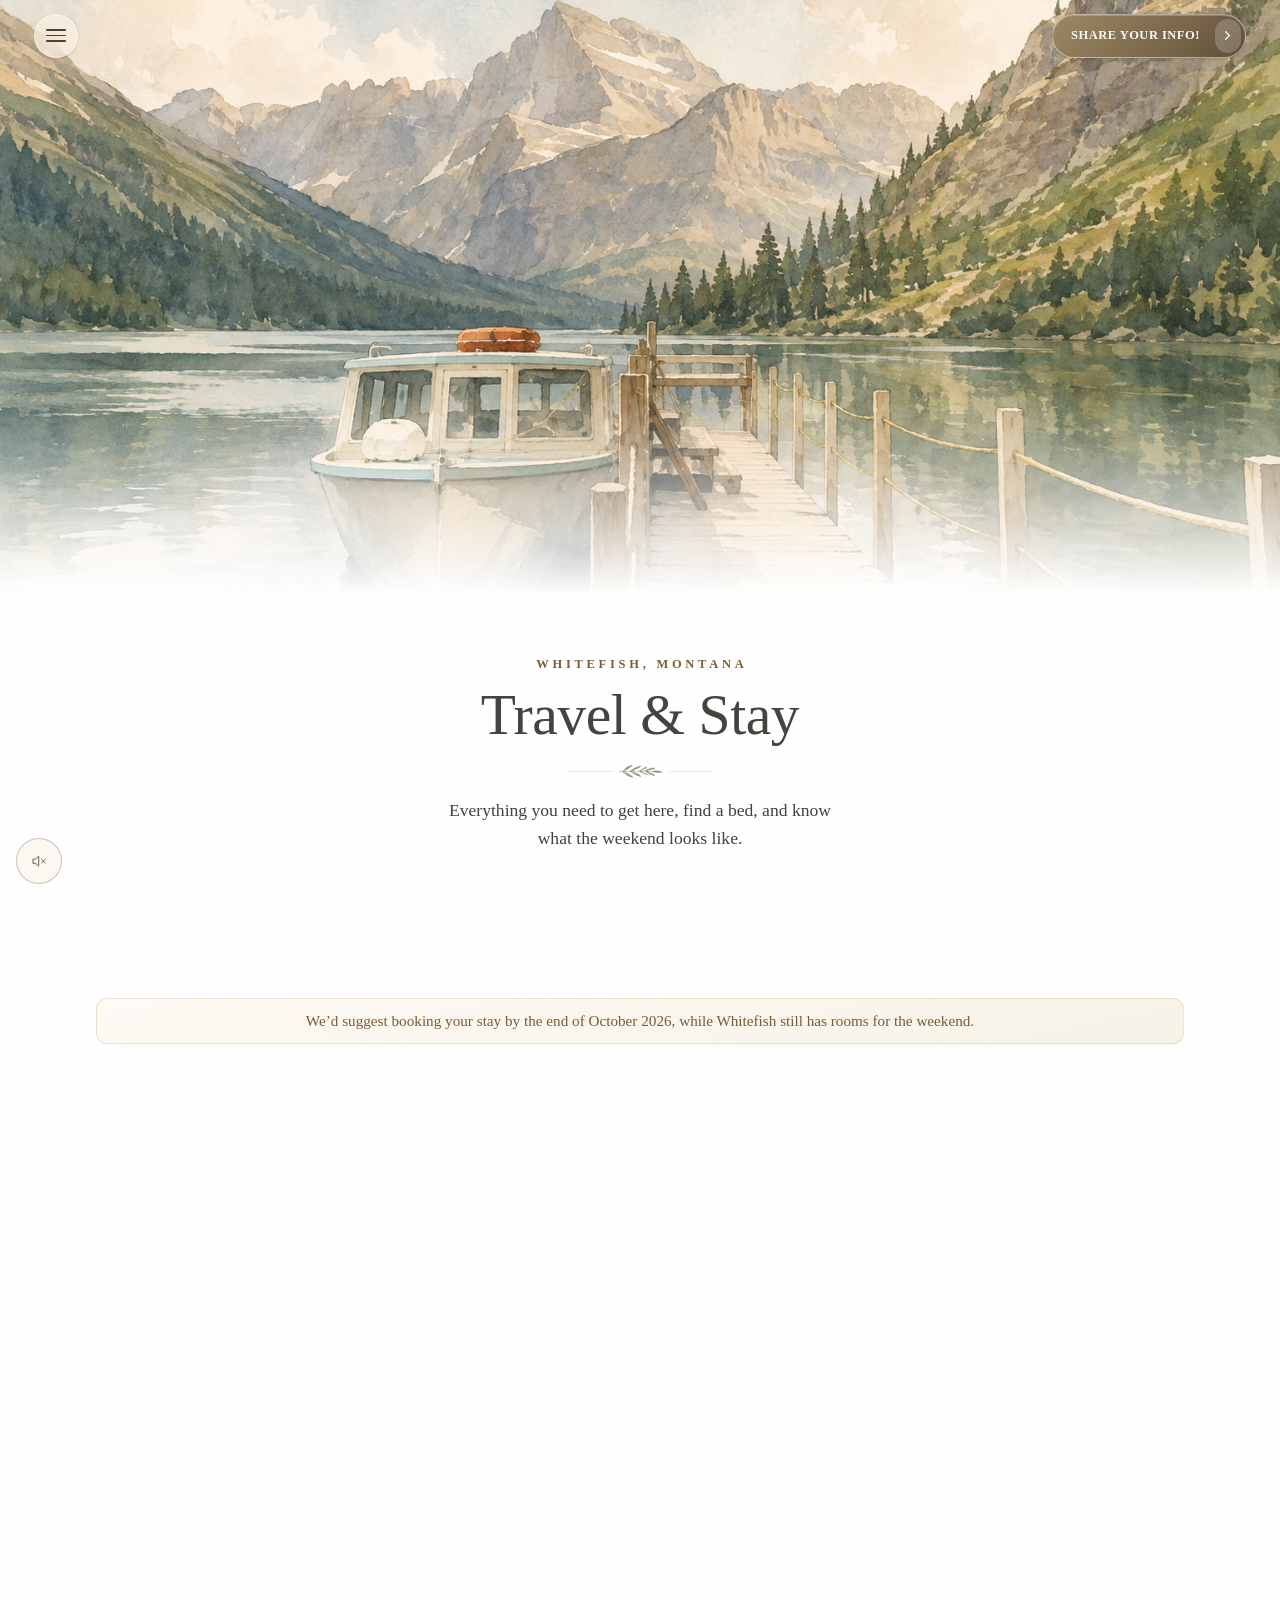
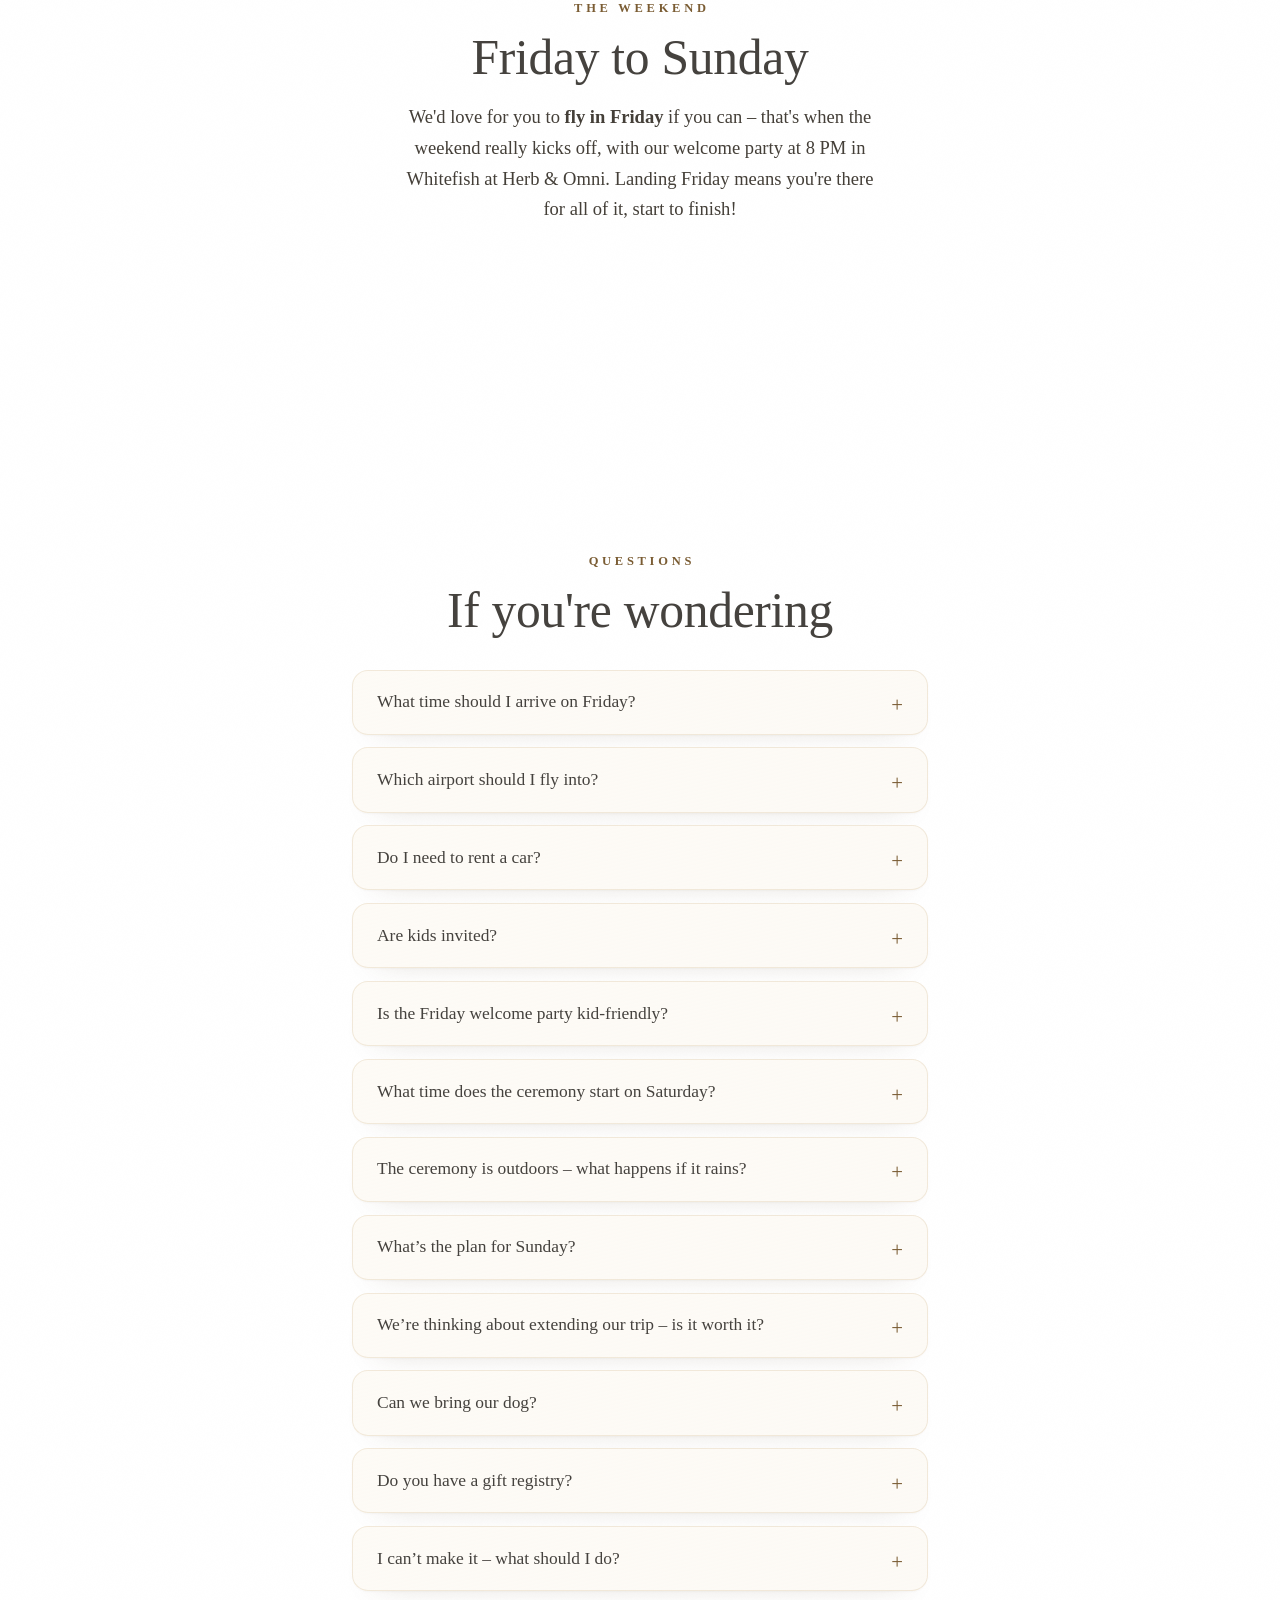
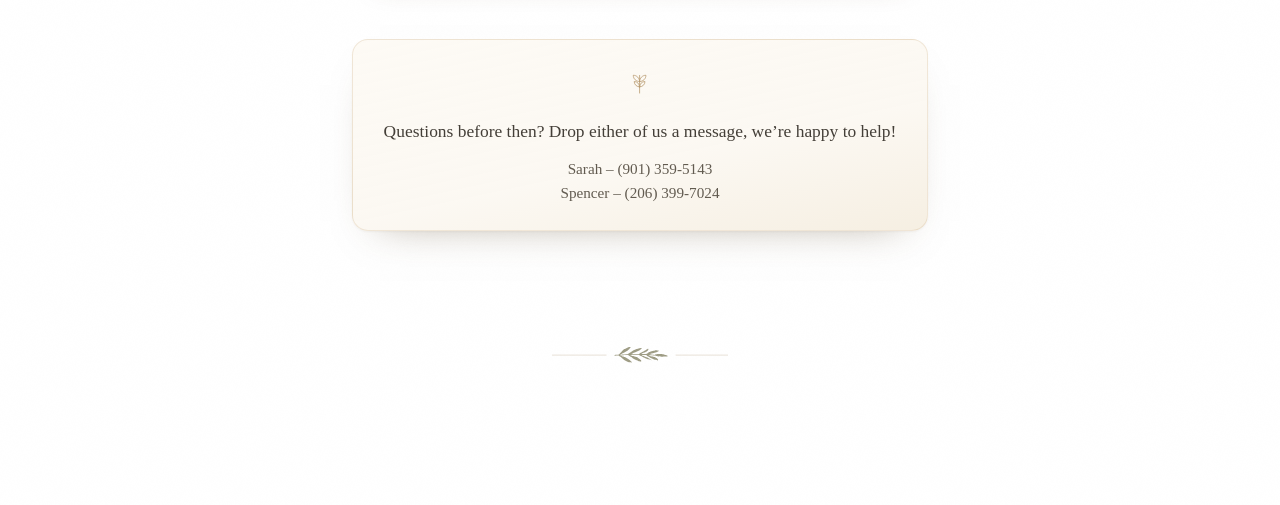
==== commit ee97fa73: "Trim the travel hero, swap price stars for $ signs, fix audio and the form - travel/index.html: drop" ====
--- a/travel/index.html
+++ b/travel/index.html
@@ -77,7 +77,7 @@
   </button>
 
   <a class="hero-nav-rsvp" href="../#details">
-    <span class="hero-nav-rsvp-label">RSVP</span>
+    <span class="hero-nav-rsvp-label">Share Your Info!</span>
     <i class="hero-nav-rsvp-icon" aria-hidden="true">
       <svg viewBox="0 0 24 24" fill="none" stroke="currentColor" stroke-width="2" stroke-linecap="round" stroke-linejoin="round" focusable="false"><polyline points="9 18 15 12 9 6"></polyline></svg>
     </i>
@@ -122,16 +122,8 @@
        already-active panel opens the lightbox below with the full detail
        for that property. -->
   <section class="sheet travel-section" id="where-to-stay" aria-labelledby="where-to-stay-heading">
+    <h2 class="sr-only" id="where-to-stay-heading">Lodging in Whitefish</h2>
     <div class="sheet-inner sheet-inner--wide">
-      <p class="eyebrow">Where to Stay</p>
-      <h2 class="sheet-title" id="where-to-stay-heading">Lodging in Whitefish</h2>
-      <p class="sheet-lede">Five options, whatever the group and the budget – our room block is
-        first below. Select a card for the full details.</p>
-
-      <!-- Context for the $ signs on every card below — see
-           travel-data.js priceScale for the source of this line. -->
-      <p class="lodge-price-legend" id="lodge-price-legend"></p>
-
       <!-- No confirmed cutoff date exists yet — see travel-data.js
            lodgingBookBy for where this line comes from and what needs
            confirming before June 2027. -->
@@ -206,9 +198,10 @@
     <div class="sheet-inner sheet-inner--wide">
       <p class="eyebrow">The Weekend</p>
       <h2 class="sheet-title" id="the-weekend-heading">Friday to Sunday</h2>
-      <p class="sheet-lede"><strong>Plan to fly in Friday</strong> – the welcome party starts at
-        8&nbsp;PM in Whitefish at Herb &amp; Omni, and it’s the start of the weekend,
-        not an optional extra. A Saturday-morning flight means missing it.</p>
+      <p class="sheet-lede">We'd love for you to <strong>fly in Friday</strong> if you can – that's
+        when the weekend really kicks off, with our welcome party at 8&nbsp;PM in
+        Whitefish at Herb &amp; Omni. Landing Friday means you're there for all of it,
+        start to finish!</p>
 
       <ol class="weekend-list" id="weekend-list"></ol>
     </div>
--- a/assets/css/save-the-date.css
+++ b/assets/css/save-the-date.css
@@ -401,14 +401,18 @@
   overflow: hidden;
   min-width: 8.25rem;
   height: 44px;
-  padding: 0 1.35rem;
+  padding: 0 1.1rem;
   border-radius: 999px;
   font-family: var(--font-text);
-  font-size: var(--t-micro);
+  /* Sized to fit "Share Your Info!" — a full phrase, not a four-letter
+     acronym — on the smallest phones this pill still has to share the
+     nav bar with the hamburger; see the label's own tracking note below. */
+  font-size: clamp(.66rem, 2.5vw, var(--t-micro));
   font-weight: 600;
-  letter-spacing: .17em;
-  text-indent: .17em;
+  letter-spacing: .04em;
+  text-indent: .04em;
   text-transform: uppercase;
+  white-space: nowrap;
   color: var(--card);
   background: linear-gradient(135deg, var(--rsvp-light) 0%, var(--rsvp) 55%, var(--rsvp-deep) 100%);
   border: 1px solid var(--nav-border);
@@ -2648,12 +2652,13 @@
 }
 
 /* --- 11.3 · shared section rhythm --- */
-.travel-section { padding-top: clamp(4rem, 12vh, 6rem); padding-bottom: clamp(2.25rem, 6.5vh, 3.25rem); }
-.travel-section + .travel-section { padding-top: clamp(2.25rem, 6.5vh, 3.25rem); }
-/* Only the first section inherits enough top padding from .page-sub .paper
-   (above) to already clear the fixed nav; the second and third sections'
-   own padding-top is smaller and was never meant to carry that job alone.
-   scroll-margin-top is what actually matters here: it's what a hash link
+.travel-section { padding-top: clamp(2.25rem, 6.5vh, 3.25rem); padding-bottom: clamp(2.25rem, 6.5vh, 3.25rem); }
+/* #where-to-stay no longer opens with a heading (see travel/index.html —
+   its eyebrow/title/lede were cut, leaving the lodge-urgency line and the
+   carousel to sit directly under the hero), so it no longer needs the
+   larger top padding a heading would want to breathe under. All three
+   sections now share the same smaller rhythm. */
+/* scroll-margin-top is what actually matters here: it's what a hash link
    or a restored scroll position to #where-to-stay/#the-weekend/#questions
    lands against (none of the three is in the hero-nav's menu any more,
    but all three ids are still real anchors other links and bookmarks can
@@ -2981,6 +2986,15 @@
   .lodge-carousel-item:hover .lodge-carousel-price,
   .lodge-carousel-item:focus-within .lodge-carousel-price { opacity: .92; }
 }
+
+/* Price tier read as a row of $ signs — travel.js priceRating(). Sits
+   wherever "$$ of $$$$" text used to: inherits its color and size from
+   whichever price element wraps it (.lodge-carousel-price above,
+   .lodge-lightbox-price in §11.4). Only the letter-spacing on the parent
+   is dropped here since the gaps between signs already read as spacing. */
+.price-rating { display: inline-flex; letter-spacing: 0; }
+.price-rating-sign { opacity: .35; }
+.price-rating-sign.is-active { opacity: 1; }
 .lodge-carousel-item.is-active .lodge-carousel-price { opacity: .92; }
 
 .lodge-gallery-badge {
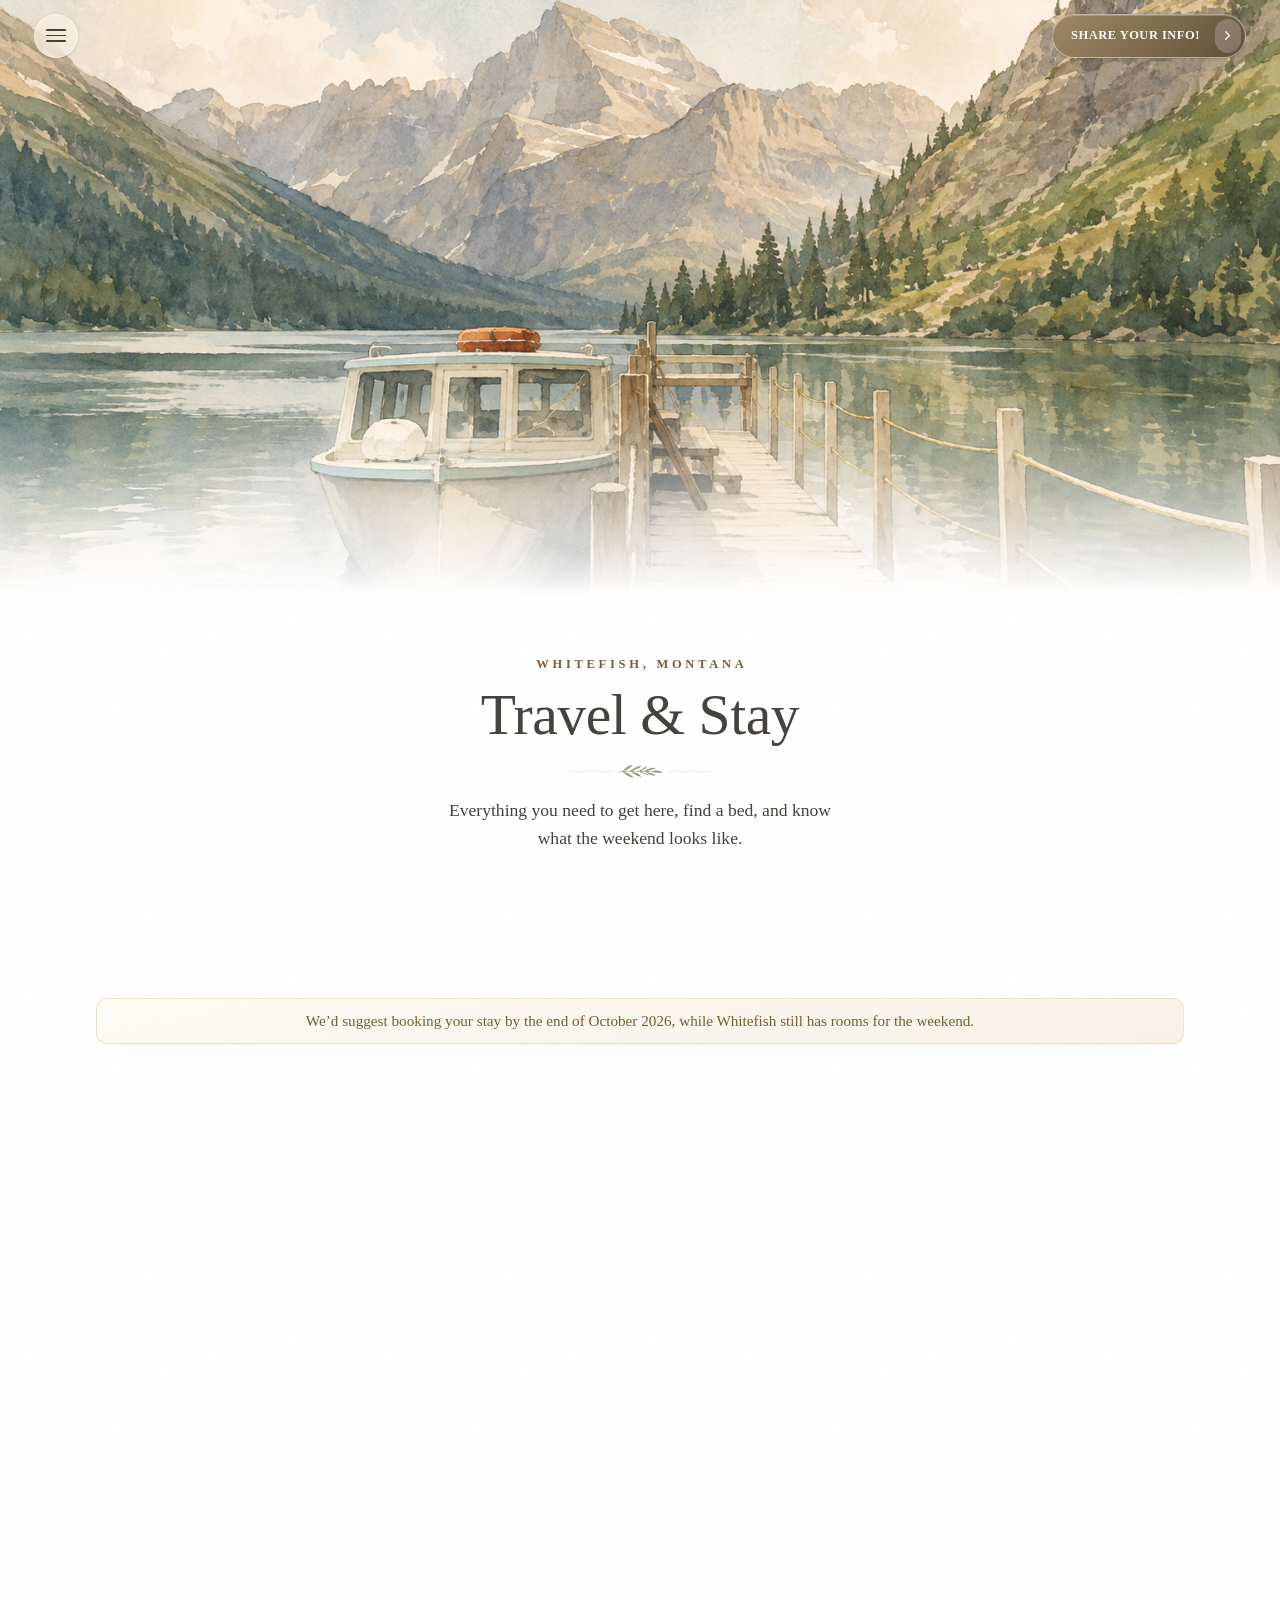
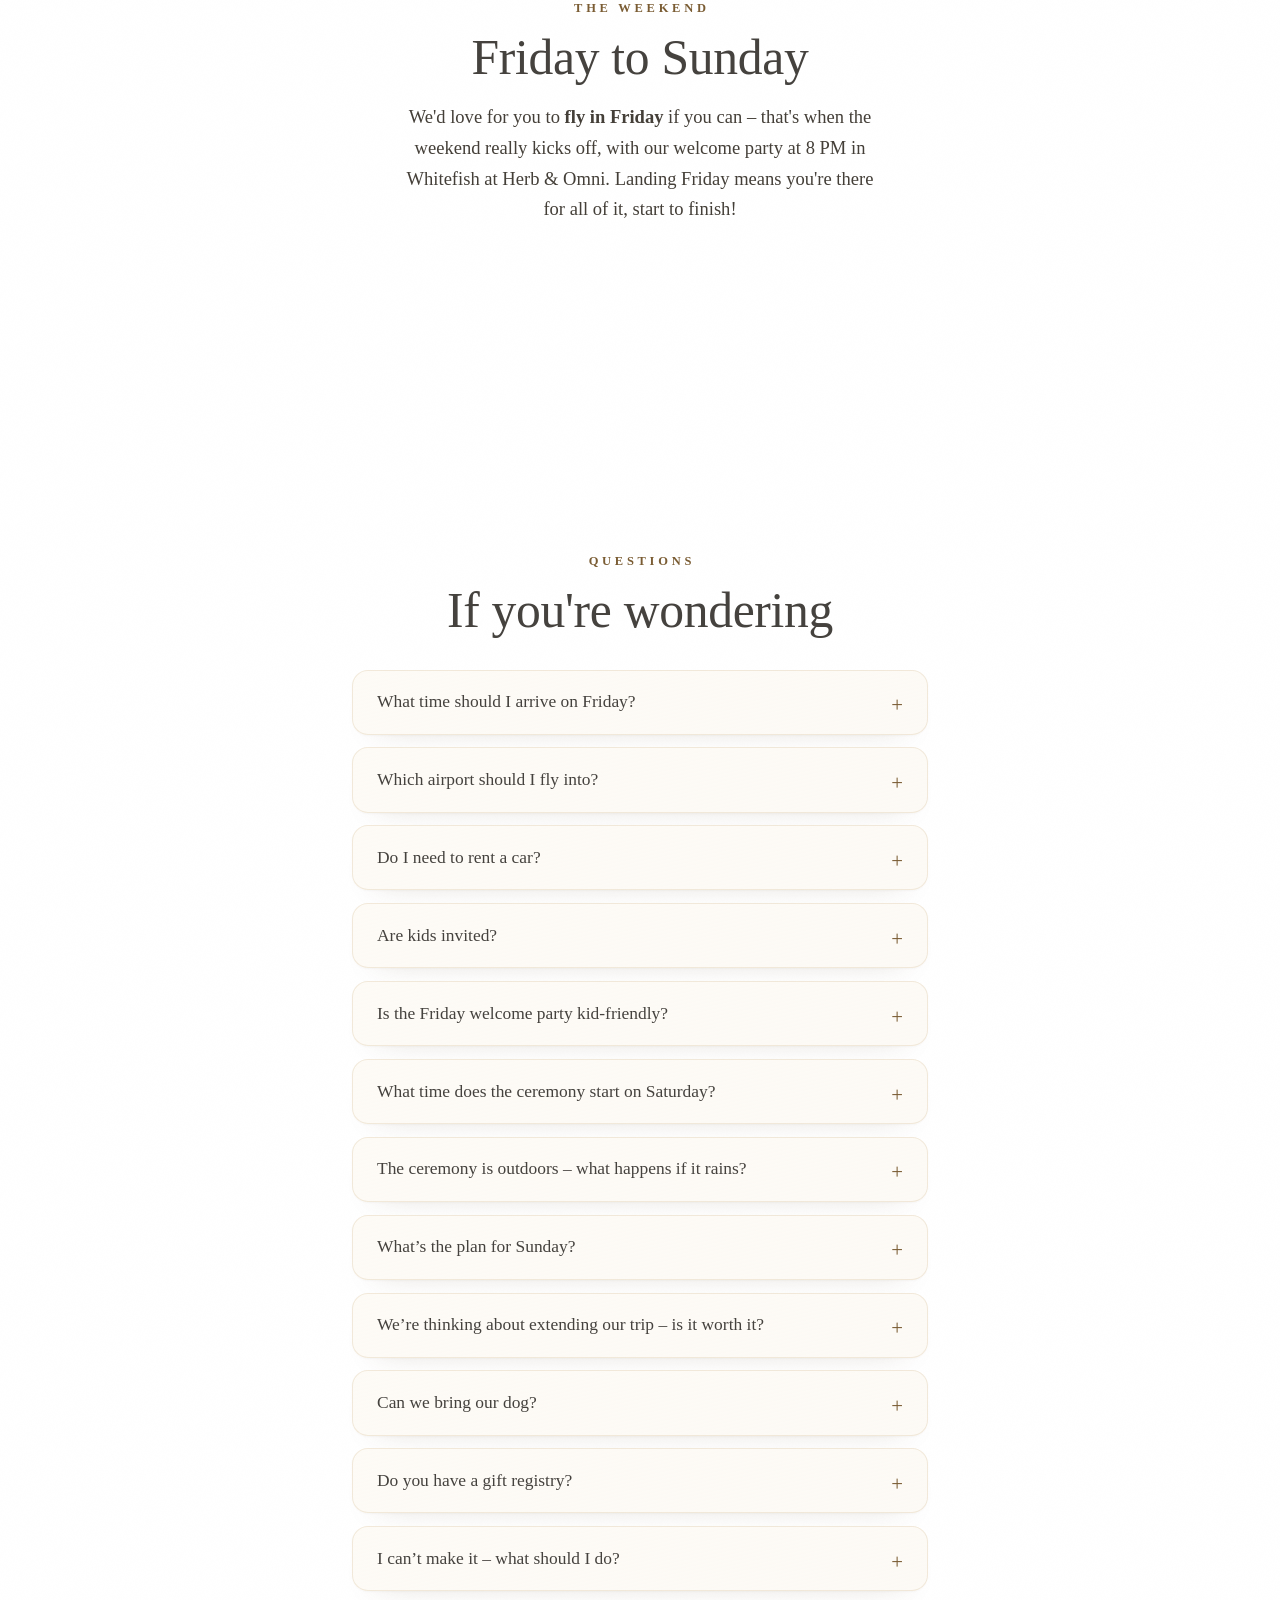
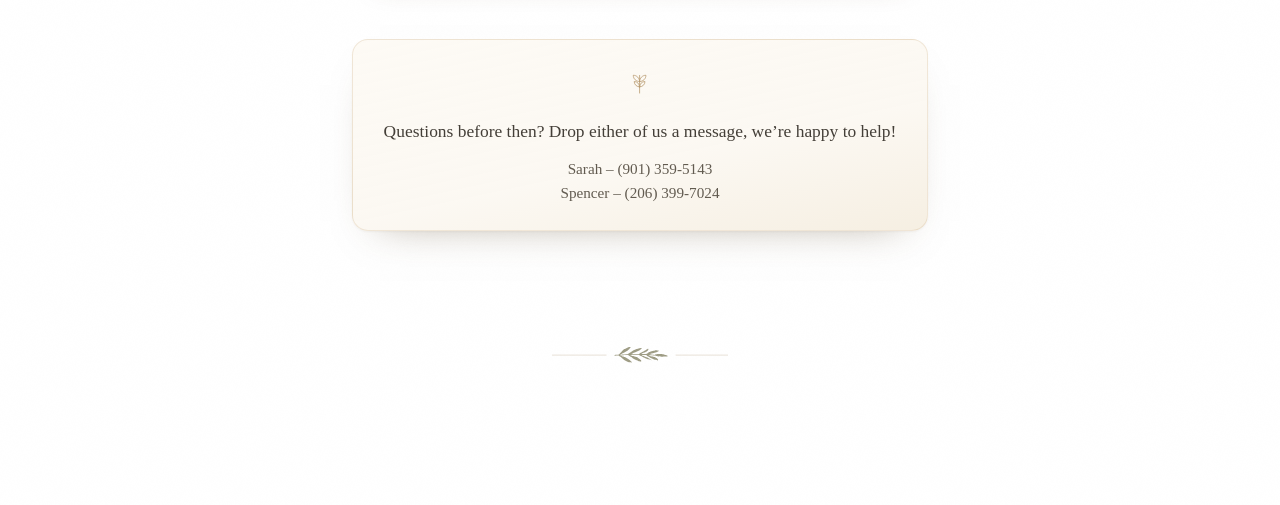
==== commit 4b738d9e: "Remove ambient audio site-wide, and fix the form's CSP-blocked submit The form was failing on the ve" ====
--- a/travel/index.html
+++ b/travel/index.html
@@ -54,13 +54,13 @@
 <!-- Same stylesheet as the rest of the site — one design system, no
      second copy of the tokens to drift out of sync. Bump ?v= whenever
      save-the-date.css changes; current token matches index.html's. -->
-<link rel="stylesheet" href="../assets/css/save-the-date.css?v=20260813b">
+<link rel="stylesheet" href="../assets/css/save-the-date.css?v=20260816a">
 
 <script>document.documentElement.className += ' js';</script>
-<script defer src="../assets/js/config.js?v=20260813b"></script>
+<script defer src="../assets/js/config.js?v=20260816a"></script>
 <script defer src="../assets/js/travel-data.js?v=20260813b"></script>
 <script defer src="../assets/js/calendar.js?v=20260811g"></script>
-<script defer src="../assets/js/travel.js?v=20260814b"></script>
+<script defer src="../assets/js/travel.js?v=20260816a"></script>
 </head>
 
 <body class="page-sub travel-page">
@@ -245,27 +245,5 @@
 
 </main>
 
-<!-- Ambient audio — carries a guest's on/off choice over from the save
-     the date (same std:audio localStorage key, same file). No envelope
-     gesture happens on this page, so it only resumes automatically when
-     that choice was already "on"; otherwise the toggle just sits ready,
-     same as the save-the-date's before its own envelope tap. -->
-<audio id="ambient" loop preload="none" playsinline></audio>
-<button type="button" id="audio-toggle" class="audio-toggle" hidden
-        aria-pressed="false" aria-label="Turn on ambient sound">
-  <svg class="ico-on" viewBox="0 0 22 22" aria-hidden="true" focusable="false">
-    <g fill="none" stroke="currentColor" stroke-width="1.1" stroke-linecap="round" stroke-linejoin="round">
-      <path d="M4 8.4h2.7L10.4 5v12L6.7 13.6H4z"/>
-      <path d="M13.6 8.2a4 4 0 0 1 0 5.6M16.1 5.8a7.4 7.4 0 0 1 0 10.4"/>
-    </g>
-  </svg>
-  <svg class="ico-off" viewBox="0 0 22 22" aria-hidden="true" focusable="false">
-    <g fill="none" stroke="currentColor" stroke-width="1.1" stroke-linecap="round" stroke-linejoin="round">
-      <path d="M4 8.4h2.7L10.4 5v12L6.7 13.6H4z"/>
-      <path d="M13.8 8.8l4.4 4.4M18.2 8.8l-4.4 4.4"/>
-    </g>
-  </svg>
-</button>
-
 </body>
 </html>
--- a/assets/css/save-the-date.css
+++ b/assets/css/save-the-date.css
@@ -2279,40 +2279,11 @@
 }
 
 
-/* ==========================================================================
-   7 · AUDIO CONTROL
-   ========================================================================== */
-
-.audio-toggle {
-  position: fixed;
-  z-index: 60;
-  left: calc(1rem + var(--safe-l));
-  bottom: calc(1rem + var(--safe-b));
-  /* 2.6rem is 41.6px — under the 44px floor, on the one control that
-     floats over scrolling content and has to be hit on the move. */
-  width: 2.85rem;
-  height: 2.85rem;
-  display: grid;
-  place-items: center;
-  border: 1px solid rgba(157,144,120,.5);
-  border-radius: 50%;
-  background: rgba(251,247,240,.88);
-  -webkit-backdrop-filter: blur(8px);
-          backdrop-filter: blur(8px);
-  color: var(--ink-soft);
-  cursor: pointer;
-  opacity: 0;
-  transform: translateY(8px);
-  transition: opacity .8s var(--ease-out), transform .8s var(--ease-out),
-              background .4s ease, color .4s ease;
-}
-.audio-toggle.is-shown { opacity: 1; transform: none; }
-.audio-toggle:hover { background: rgba(251,247,240,.95); color: var(--ink); }
-.audio-toggle svg { width: 1.15rem; height: 1.15rem; }
-.audio-toggle .ico-on { display: none; }
-.audio-toggle[aria-pressed="true"] .ico-on  { display: block; }
-.audio-toggle[aria-pressed="true"] .ico-off { display: none; }
-
+/* 7 · AUDIO CONTROL is gone — the site has no ambient sound any more, so
+   the floating mute button it styled has no markup left to style. The
+   number is left unused rather than closed up, because comments
+   throughout this file and the JS cite sections by number and
+   renumbering would silently invalidate every one of them. */
 
 /* ==========================================================================
    8 · RESPONSIVE
@@ -2348,22 +2319,6 @@
 
 @media (max-width: 480px) {
   :root { --hero-framing: 69% 50%; }
-}
-
-/* .audio-toggle sits fixed in the bottom-left corner; .hero-cue is
-   centred and sized to its own "Scroll for detail" label. Measured in a
-   real render: the two hit targets physically overlap by 17px at 320px
-   width and are within 3px of touching at 360px — a tap meant for one can
-   land on the other. Trimming the cue's horizontal padding (its tap
-   target, not its visible text) buys back some of that on its own; below
-   350px it isn't quite enough, so the cue also steps a few px right of
-   dead-centre, which is imperceptible against a column already reading
-   as centred at a glance. */
-@media (max-width: 400px) {
-  .hero-cue { padding-inline: .8rem; }
-}
-@media (max-width: 350px) {
-  .hero-cue { left: calc(50% + 20px); }
 }
 
 /* Stack the actions only once they genuinely run out of width, and give
@@ -2511,7 +2466,7 @@
 /* ==========================================================================
    10 · PRINT
    Someone's grandmother will print this. Chrome (the envelope, the nav,
-   the audio toggle, the scroll cue, the mosaic's flying satellites) has no
+   the scroll cue, the mosaic's flying satellites) has no
    job on paper — the content underneath it does. Background images are
    dropped outright: they cost ink for no information and most home
    printers render them badly or not at all.
@@ -2520,7 +2475,6 @@
 @media print {
   .env-scene,
   .hero-nav,
-  .audio-toggle,
   .hero-cue,
   .skip-link { display: none !important; }
 
